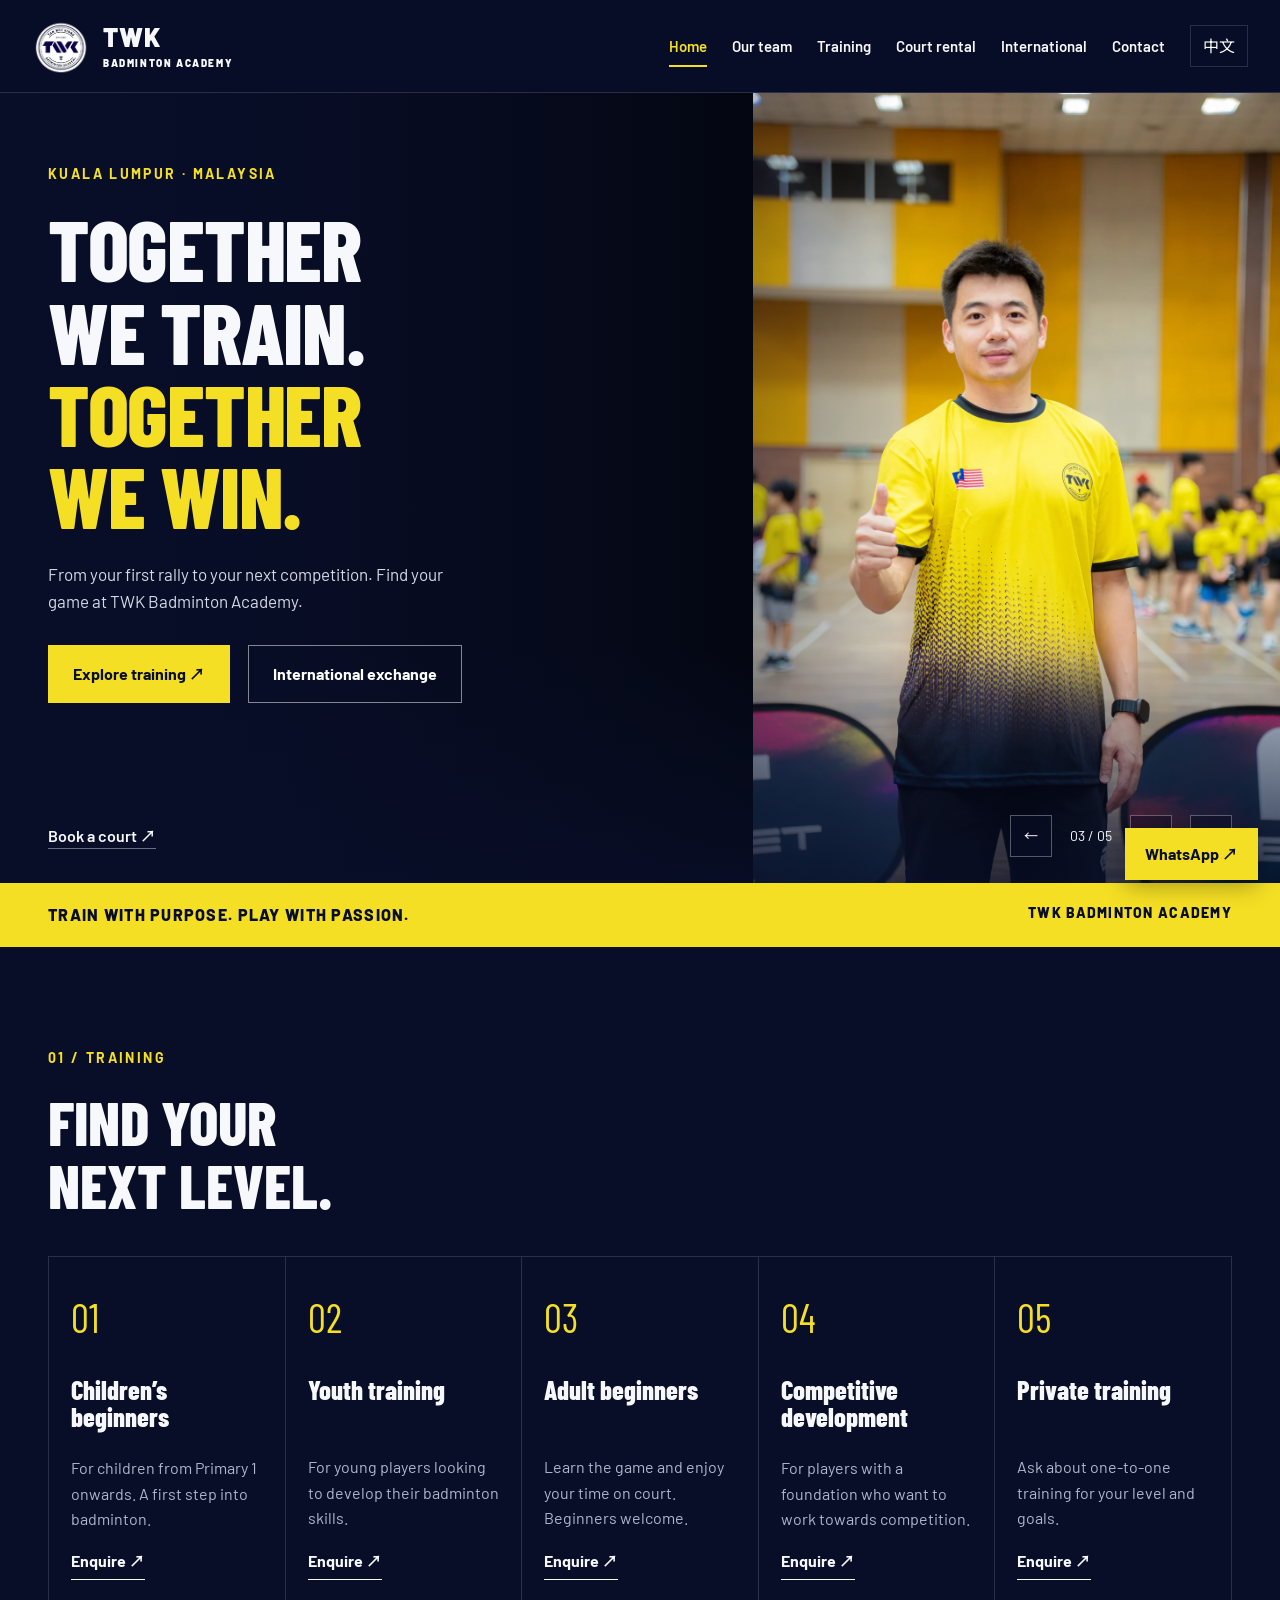
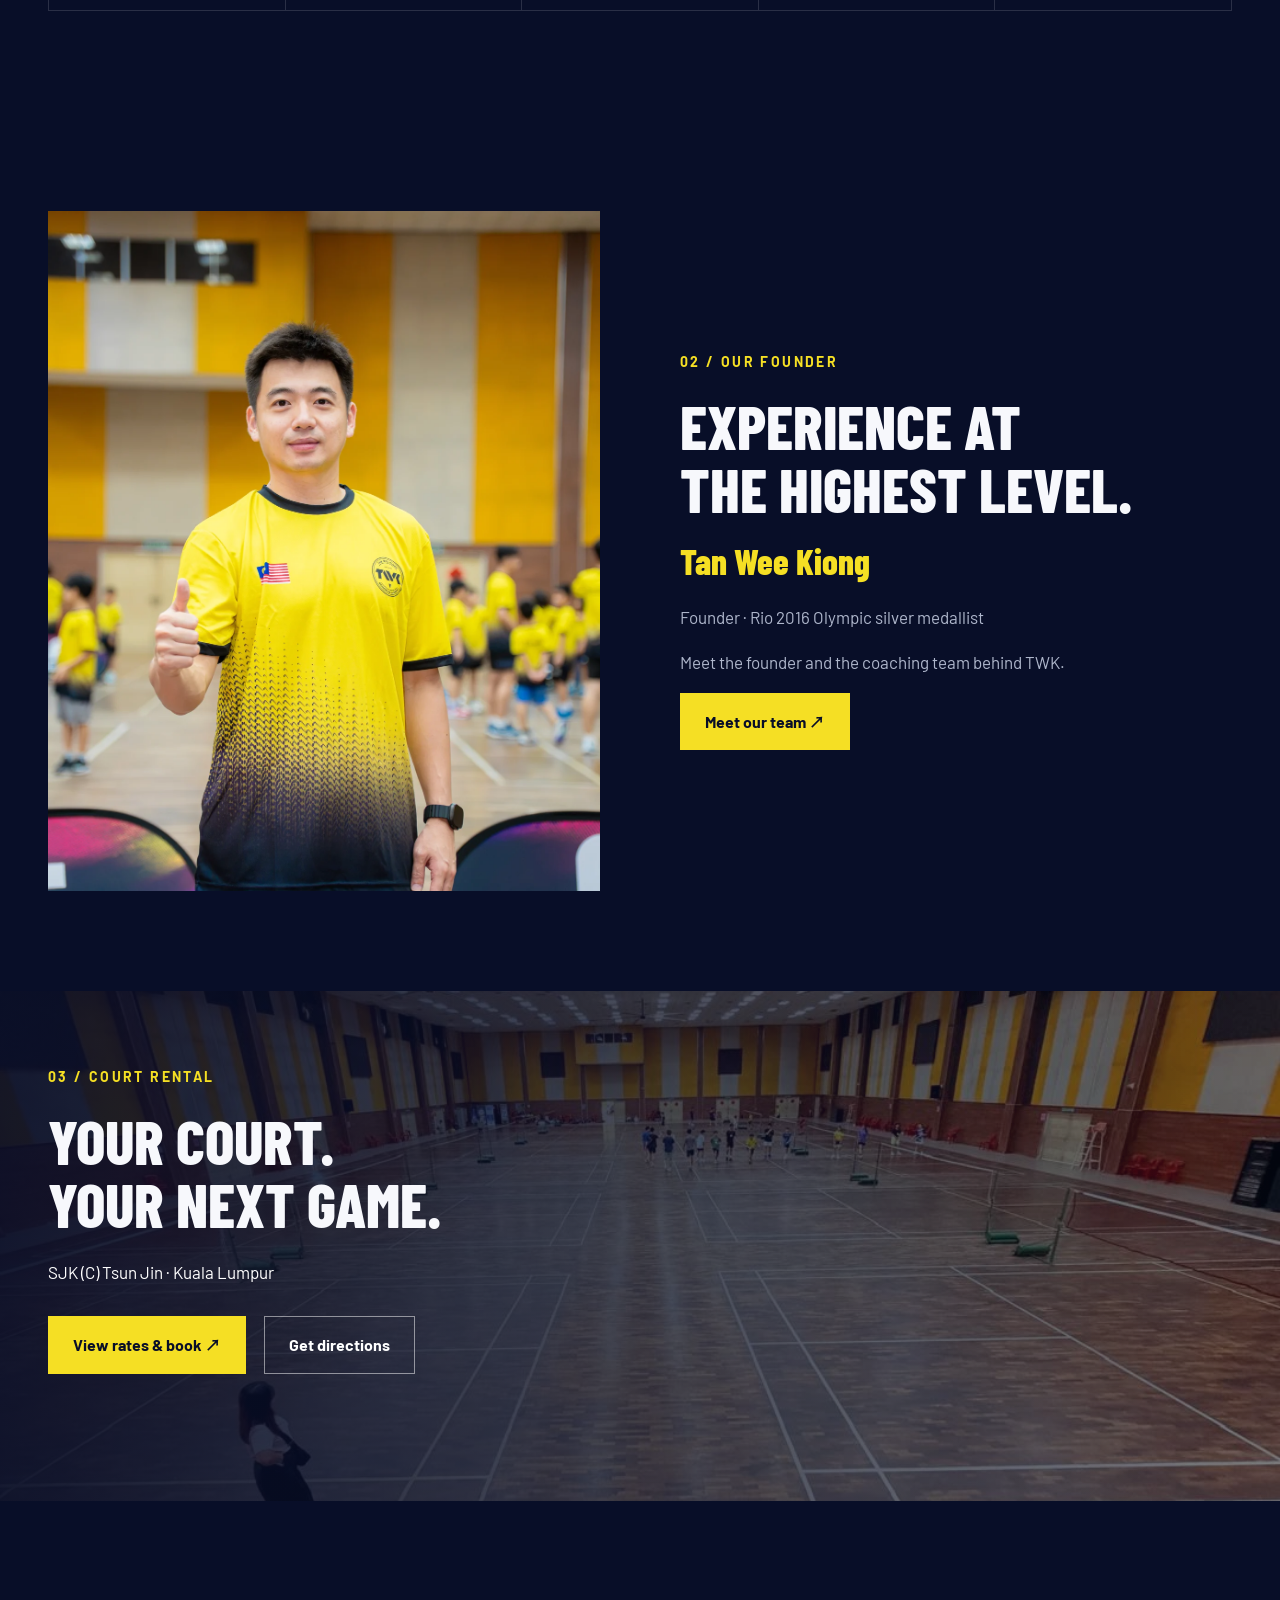
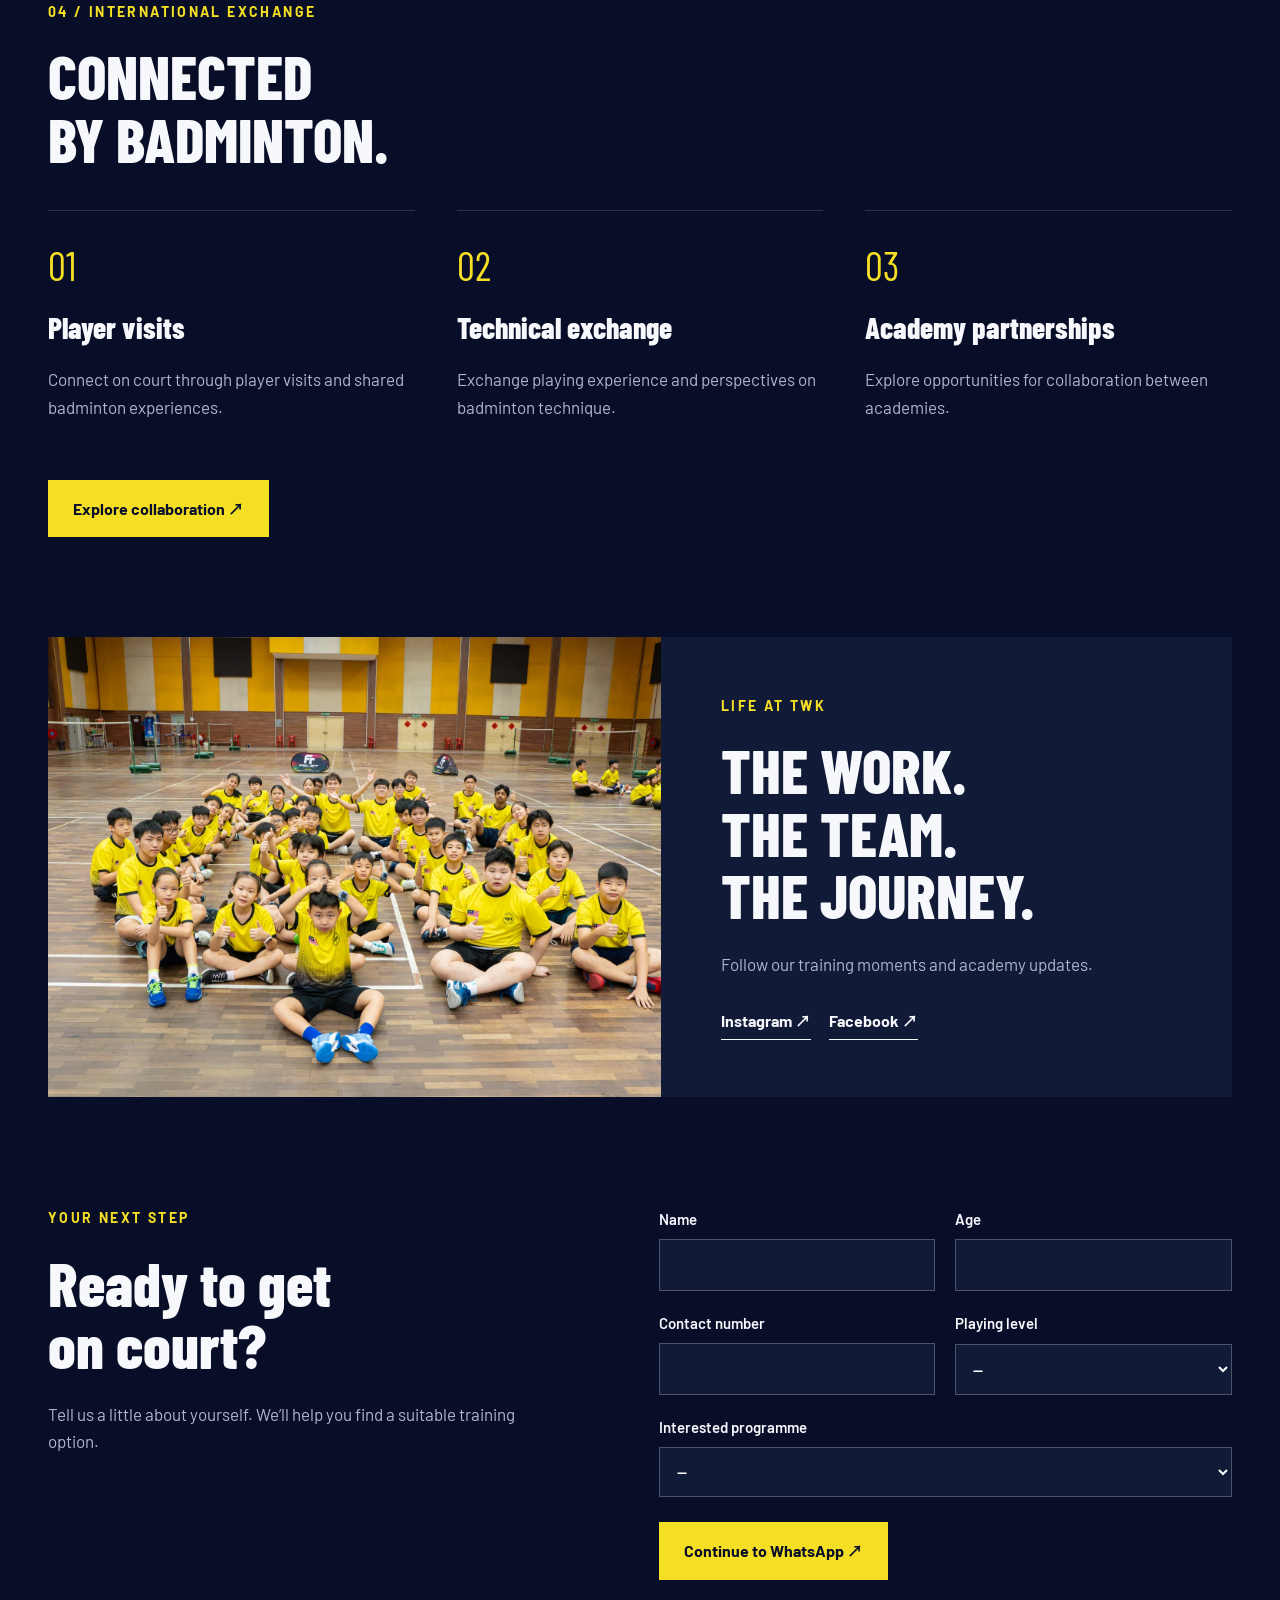
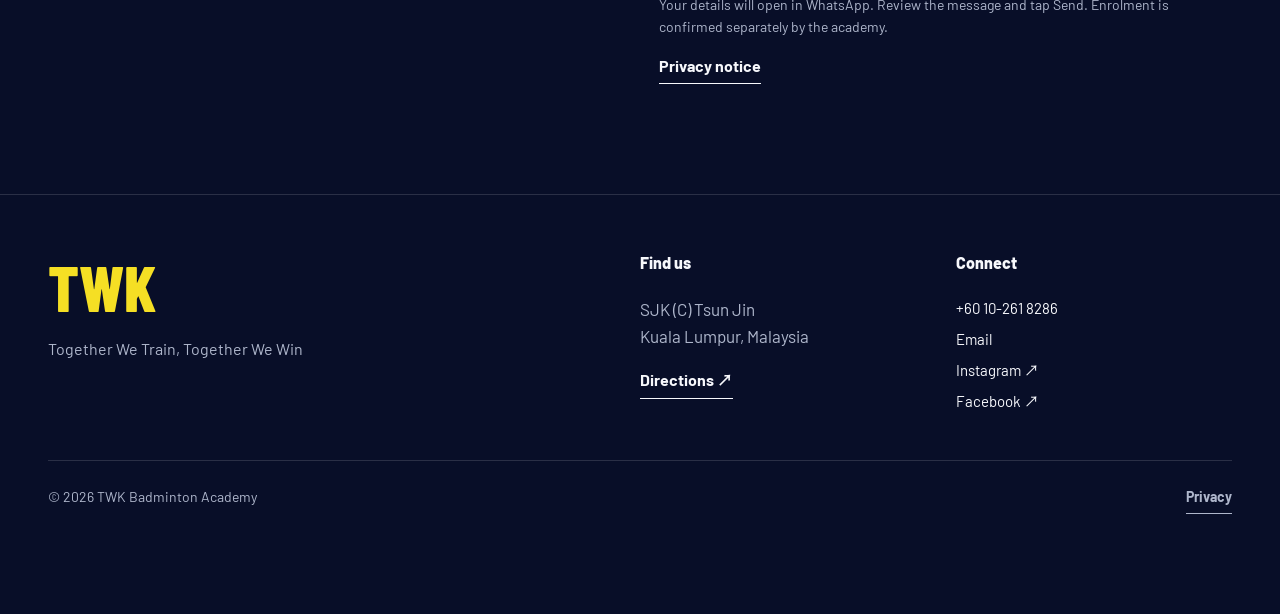
==== index.html @ a4f31ce3 "Replace restricted competition photos with authorized academy images" ====
<!doctype html><html lang="en"><head><meta charset="utf-8"><meta name="viewport" content="width=device-width,initial-scale=1"><meta name="description" content="TWK Badminton Academy in Kuala Lumpur. Training for children, teens and adults, court rental and international badminton exchange."><meta name="theme-color" content="#080e28"><title>Home | TWK Badminton Academy</title><link rel="icon" href="logo.png"><link rel="stylesheet" href="style.css"><script src="app.js" defer></script></head><body><a class="skip" href="#main">Skip to content</a><header><div class="nav-wrap"><a class="brand" href="index.html"><img src="logo.png" alt="TWK logo"><span>TWK<small>BADMINTON ACADEMY</small></span></a><nav id="main-nav" aria-label="Main navigation"><a class="nav-link current" href="index.html"><span class="" data-en="Home" data-zh="首页">Home</span></a><a class="nav-link" href="about.html"><span class="" data-en="Our team" data-zh="关于与教练">Our team</span></a><a class="nav-link" href="training.html"><span class="" data-en="Training" data-zh="训练课程">Training</span></a><a class="nav-link" href="rental.html"><span class="" data-en="Court rental" data-zh="场地租赁">Court rental</span></a><a class="nav-link" href="exchange.html"><span class="" data-en="International" data-zh="国际交流">International</span></a><a class="nav-link" href="contact.html"><span class="" data-en="Contact" data-zh="联系">Contact</span></a></nav><button id="language" class="lang" aria-label="Switch language">中文</button><button id="menu-toggle" class="menu-toggle" aria-label="Open menu" aria-expanded="false" aria-controls="main-nav">☰</button></div></header><main id="main"><section class="hero"><div class="slides"><img class="slide active" src="hero1.webp" alt="TWK Badminton Academy — academy photographs" loading="eager"><img class="slide" src="hero2.webp" alt="TWK Badminton Academy — academy photographs" loading="lazy"><img class="slide" src="hero3.webp" alt="TWK Badminton Academy — academy photographs" loading="lazy"><img class="slide" src="hero4.webp" alt="TWK Badminton Academy — academy photographs" loading="lazy"><img class="slide" src="hero5.webp" alt="TWK Badminton Academy — academy photographs" loading="lazy"></div><div class="hero-shade"></div><div class="hero-content wrap"><span class="eyebrow">KUALA LUMPUR · MALAYSIA</span><h1><span class="" data-en="TOGETHER
WE TRAIN." data-zh="一起训练。">TOGETHER
WE TRAIN.</span><br><em><span class="" data-en="TOGETHER
WE WIN." data-zh="一起赢。">TOGETHER
WE WIN.</span></em></h1><p class="" data-en="From your first rally to your next competition. Find your game at TWK Badminton Academy." data-zh="从初次挥拍到备战比赛，在 TWK Badminton Academy 找到你的训练方向。">From your first rally to your next competition. Find your game at TWK Badminton Academy.</p><div class="actions"><a class="btn" href="training.html"><span class="" data-en="Explore training ↗" data-zh="了解训练课程 ↗">Explore training ↗</span></a><a class="btn outline" href="exchange.html"><span class="" data-en="International exchange" data-zh="国际交流">International exchange</span></a></div></div><div class="hero-bottom wrap"><a class="hero-rental" href="rental.html"><span class="" data-en="Book a court ↗" data-zh="预约球场 ↗">Book a court ↗</span></a><div class="carousel-controls"><button id="prev" aria-label="Previous photo">←</button><span id="slide-count">01 / 05</span><button id="next" aria-label="Next photo">→</button><button id="pause" aria-label="Pause slideshow">Ⅱ</button></div></div></section><div class="ticker"><span class="" data-en="TRAIN WITH PURPOSE. PLAY WITH PASSION." data-zh="认真训练，热爱每一场。">TRAIN WITH PURPOSE. PLAY WITH PASSION.</span><span>TWK BADMINTON ACADEMY</span></div><section class="wrap section"><div class="section-heading"><span class="eyebrow">01 / TRAINING</span><h2 class="" data-en="FIND YOUR
NEXT LEVEL." data-zh="迈向下一个阶段。">FIND YOUR
NEXT LEVEL.</h2></div><div class="course-grid"><a class="course" href="training.html#enquiry"><span class="number">01</span><h3 class="" data-en="Children’s beginners" data-zh="儿童启蒙">Children’s beginners</h3><p class="" data-en="For children from Primary 1 onwards. A first step into badminton." data-zh="适合小学一年级起、初次接触羽毛球的儿童。">For children from Primary 1 onwards. A first step into badminton.</p><span class="text-link" data-en="Enquire ↗" data-zh="咨询 ↗">Enquire ↗</span></a><a class="course" href="training.html#enquiry"><span class="number">02</span><h3 class="" data-en="Youth training" data-zh="青少年课程">Youth training</h3><p class="" data-en="For young players looking to develop their badminton skills." data-zh="适合希望提升羽毛球技术的青少年。">For young players looking to develop their badminton skills.</p><span class="text-link" data-en="Enquire ↗" data-zh="咨询 ↗">Enquire ↗</span></a><a class="course" href="training.html#enquiry"><span class="number">03</span><h3 class="" data-en="Adult beginners" data-zh="成人初学">Adult beginners</h3><p class="" data-en="Learn the game and enjoy your time on court. Beginners welcome." data-zh="学习羽毛球，享受上场打球的乐趣，欢迎零基础学员。">Learn the game and enjoy your time on court. Beginners welcome.</p><span class="text-link" data-en="Enquire ↗" data-zh="咨询 ↗">Enquire ↗</span></a><a class="course" href="training.html#enquiry"><span class="number">04</span><h3 class="" data-en="Competitive development" data-zh="竞技提升">Competitive development</h3><p class="" data-en="For players with a foundation who want to work towards competition." data-zh="适合已有基础、希望朝参加比赛方向发展的球员。">For players with a foundation who want to work towards competition.</p><span class="text-link" data-en="Enquire ↗" data-zh="咨询 ↗">Enquire ↗</span></a><a class="course" href="training.html#enquiry"><span class="number">05</span><h3 class="" data-en="Private training" data-zh="私人训练">Private training</h3><p class="" data-en="Ask about one-to-one training for your level and goals." data-zh="欢迎根据你的水平与目标，咨询一对一训练。">Ask about one-to-one training for your level and goals.</p><span class="text-link" data-en="Enquire ↗" data-zh="咨询 ↗">Enquire ↗</span></a></div></section><section class="founder wrap section"><img class="" src="founder.webp" alt="Tan Wee Kiong, founder of TWK Badminton Academy" loading="lazy"><div><span class="eyebrow">02 / OUR FOUNDER</span><h2 class="" data-en="EXPERIENCE AT
THE HIGHEST LEVEL." data-zh="来自国际赛场的经验。">EXPERIENCE AT
THE HIGHEST LEVEL.</h2><h3>Tan Wee Kiong</h3><p class="" data-en="Founder · Rio 2016 Olympic silver medallist" data-zh="创办人 · 2016 里约奥运会银牌得主">Founder · Rio 2016 Olympic silver medallist</p><p class="" data-en="Meet the founder and the coaching team behind TWK." data-zh="认识 TWK 创办人及教练团队。">Meet the founder and the coaching team behind TWK.</p><a class="btn" href="about.html"><span class="" data-en="Meet our team ↗" data-zh="认识团队 ↗">Meet our team ↗</span></a></div></section><section class="court-feature"><img class="" src="court.webp" alt="SJK (C) Tsun Jin badminton hall" loading="lazy"><div class="wrap court-overlay"><span class="eyebrow">03 / COURT RENTAL</span><h2 class="" data-en="YOUR COURT.
YOUR NEXT GAME." data-zh="你的球场，
你的下一场。">YOUR COURT.
YOUR NEXT GAME.</h2><p class="" data-en="SJK (C) Tsun Jin · Kuala Lumpur" data-zh="循人华小 · 吉隆坡">SJK (C) Tsun Jin · Kuala Lumpur</p><div class="actions"><a class="btn" href="rental.html"><span class="" data-en="View rates & book ↗" data-zh="查看收费与预约 ↗">View rates & book ↗</span></a><a class="btn outline" href="https://maps.app.goo.gl/oto1CBTmUbK7EyiP8" target="_blank" rel="noopener noreferrer"><span class="" data-en="Get directions" data-zh="地图导航">Get directions</span></a></div></div></section><section class="wrap section"><div class="section-heading"><span class="eyebrow">04 / INTERNATIONAL EXCHANGE</span><h2 class="" data-en="CONNECTED
BY BADMINTON." data-zh="以羽毛球连接彼此。">CONNECTED
BY BADMINTON.</h2></div><div class="exchange-grid"><article><span class="number">01</span><h3 class="" data-en="Player visits" data-zh="球员互访">Player visits</h3><p class="" data-en="Connect on court through player visits and shared badminton experiences." data-zh="通过球员到访与互访，在球场上建立联系。">Connect on court through player visits and shared badminton experiences.</p></article><article><span class="number">02</span><h3 class="" data-en="Technical exchange" data-zh="球员技术交流">Technical exchange</h3><p class="" data-en="Exchange playing experience and perspectives on badminton technique." data-zh="交流打球经验与技术心得，拓展对羽毛球的理解。">Exchange playing experience and perspectives on badminton technique.</p></article><article><span class="number">03</span><h3 class="" data-en="Academy partnerships" data-zh="Academy 合作">Academy partnerships</h3><p class="" data-en="Explore opportunities for collaboration between academies." data-zh="探讨 Academy 之间的交流与合作机会。">Explore opportunities for collaboration between academies.</p></article></div><a class="btn" href="exchange.html"><span class="" data-en="Explore collaboration ↗" data-zh="了解交流合作 ↗">Explore collaboration ↗</span></a></section><section class="social wrap"><img class="" src="team.webp" alt="TWK academy team and players" loading="lazy"><div><span class="eyebrow">LIFE AT TWK</span><h2 class="" data-en="THE WORK.
THE TEAM.
THE JOURNEY." data-zh="训练，团队，
成长之路。">THE WORK.
THE TEAM.
THE JOURNEY.</h2><p class="" data-en="Follow our training moments and academy updates." data-zh="关注训练日常与 Academy 最新动态。">Follow our training moments and academy updates.</p><div class="actions"><a class="text-link" href="https://www.instagram.com/tanweekiongbadmintonacademy/" target="_blank" rel="noopener noreferrer"><span class="" data-en="Instagram ↗" data-zh="Instagram ↗">Instagram ↗</span></a><a class="text-link" href="https://www.facebook.com/profile.php?id=100083049833303" target="_blank" rel="noopener noreferrer"><span class="" data-en="Facebook ↗" data-zh="Facebook ↗">Facebook ↗</span></a></div></div></section><section id="enquiry" class="enquiry wrap"><div><span class="eyebrow">YOUR NEXT STEP</span><h2 class="" data-en="Ready to get
on court?" data-zh="准备好上场了吗？">Ready to get
on court?</h2><p class="" data-en="Tell us a little about yourself. We’ll help you find a suitable training option." data-zh="告诉我们你的情况，我们会协助你了解适合的训练选择。">Tell us a little about yourself. We’ll help you find a suitable training option.</p></div><form id="enquiry-form"><div class="form-grid"><label><span class="" data-en="Name" data-zh="姓名">Name</span><input name="name" type="text" required maxlength="100"  autocomplete="name"></label><label><span class="" data-en="Age" data-zh="年龄">Age</span><input name="age" type="number" required maxlength="100" min="1" max="100"></label><label><span class="" data-en="Contact number" data-zh="联系电话">Contact number</span><input name="phone" type="tel" required maxlength="100"  autocomplete="tel"></label><label><span class="" data-en="Playing level" data-zh="羽毛球水平">Playing level</span><select name="level" required><option value="">—</option><option value="Beginner" data-en="Beginner" data-zh="初学者">Beginner</option><option value="Some experience" data-en="Some experience" data-zh="已有基础">Some experience</option><option value="Competitive player" data-en="Competitive player" data-zh="比赛球员">Competitive player</option></select></label><label class="full"><span class="" data-en="Interested programme" data-zh="意向课程">Interested programme</span><select name="course" required><option value="">—</option><option value="Children’s beginners" data-en="Children’s beginners" data-zh="儿童启蒙">Children’s beginners</option><option value="Youth training" data-en="Youth training" data-zh="青少年课程">Youth training</option><option value="Adult beginners" data-en="Adult beginners" data-zh="成人初学">Adult beginners</option><option value="Competitive development" data-en="Competitive development" data-zh="竞技提升">Competitive development</option><option value="Private training" data-en="Private training" data-zh="私人训练">Private training</option></select></label></div><button class="btn" type="submit"><span class="" data-en="Continue to WhatsApp ↗" data-zh="前往 WhatsApp ↗">Continue to WhatsApp ↗</span></button><p class="small" data-en="Your details will open in WhatsApp. Review the message and tap Send. Enrolment is confirmed separately by the academy." data-zh="资料会带入 WhatsApp，请检查并点击发送。报名安排由 Academy 另行确认。">Your details will open in WhatsApp. Review the message and tap Send. Enrolment is confirmed separately by the academy.</p><a class="text-link" href="privacy.html"><span class="" data-en="Privacy notice" data-zh="隐私说明">Privacy notice</span></a></form></section></main><footer><div class="wrap footer-grid"><div class="footer-brand">TWK<p class="" data-en="Together We Train, Together We Win" data-zh="一起训练，一起赢">Together We Train, Together We Win</p></div><div><h3 class="" data-en="Find us" data-zh="找到我们">Find us</h3><p>SJK (C) Tsun Jin<br>Kuala Lumpur, Malaysia</p><a class="text-link" href="https://maps.app.goo.gl/oto1CBTmUbK7EyiP8" target="_blank" rel="noopener noreferrer"><span class="" data-en="Directions ↗" data-zh="地图导航 ↗">Directions ↗</span></a></div><div><h3 class="" data-en="Connect" data-zh="联系">Connect</h3><a class="footer-link" href="https://wa.me/60102618286" target="_blank" rel="noopener noreferrer"><span class="" data-en="+60 10-261 8286" data-zh="+60 10-261 8286">+60 10-261 8286</span></a><a class="footer-link" href="mailto:tanweekiongba@gmail.com"><span class="" data-en="Email" data-zh="电子邮件">Email</span></a><a class="footer-link" href="https://www.instagram.com/tanweekiongbadmintonacademy/" target="_blank" rel="noopener noreferrer"><span class="" data-en="Instagram ↗" data-zh="Instagram ↗">Instagram ↗</span></a><a class="footer-link" href="https://www.facebook.com/profile.php?id=100083049833303" target="_blank" rel="noopener noreferrer"><span class="" data-en="Facebook ↗" data-zh="Facebook ↗">Facebook ↗</span></a></div></div><div class="wrap footer-bottom"><span>© 2026 TWK Badminton Academy</span><a class="text-link" href="privacy.html"><span class="" data-en="Privacy" data-zh="隐私说明">Privacy</span></a></div></footer><a class="floating-wa" href="https://wa.me/60102618286" target="_blank" rel="noopener noreferrer"><span class="" data-en="WhatsApp ↗" data-zh="WhatsApp 咨询 ↗">WhatsApp ↗</span></a></body></html>
---- style.css ----
@import url('https://fonts.googleapis.com/css2?family=Barlow+Condensed:wght@600;700;800;900&family=Barlow:wght@400;500;600;700&family=Noto+Sans+SC:wght@400;600;800;900&display=swap');
:root{--navy:#080e28;--panel:#111a37;--yellow:#f5df24;--white:#f7f8fc;--muted:#aeb6cb;--line:#ffffff23;color-scheme:dark;font-size:16px}*{box-sizing:border-box}html{scroll-behavior:smooth;scroll-padding-top:100px}body{margin:0;background:var(--navy);color:var(--white);font-family:Barlow,'Noto Sans SC',Arial,sans-serif;line-height:1.6}a{color:inherit;text-decoration:none}button,input,select{font:inherit}button,a,input,select{-webkit-tap-highlight-color:transparent}a:focus-visible,button:focus-visible,input:focus-visible,select:focus-visible{outline:3px solid var(--yellow);outline-offset:5px}button{cursor:pointer}img{display:block;max-width:100%;object-fit:cover}p{color:var(--muted);font-size:1.0625rem;max-width:65ch}h1,h2,h3{line-height:1.02;margin:0 0 24px;font-family:'Barlow Condensed','Noto Sans SC',Impact,sans-serif;font-weight:800;white-space:pre-line}h1{font-size:clamp(3.5rem,7.4vw,7rem)}h2{font-size:clamp(2.6rem,4.8vw,4.8rem)}h3{font-size:1.85rem}html[lang=zh-Hans] h1{font-size:clamp(2.7rem,6vw,5.5rem);line-height:1.2}html[lang=zh-Hans] h2{font-size:clamp(2.2rem,4vw,3.8rem);line-height:1.2}html[lang=zh-Hans] h3{line-height:1.3;font-size:1.5rem}.wrap{width:min(1240px,calc(100% - 96px));margin-inline:auto}.section{padding-block:100px}.eyebrow{font-size:.875rem;letter-spacing:.17em;font-weight:700;color:var(--yellow);display:block;margin-bottom:22px}.section-heading{margin-bottom:40px}.btn{display:inline-flex;align-items:center;justify-content:center;background:var(--yellow);color:var(--navy);border:1px solid var(--yellow);padding:15px 24px;font-weight:700;font-size:1rem;transition:background .2s,transform .2s;min-height:52px}.btn:hover{background:white;border-color:white;transform:translateY(-2px)}.btn.outline{background:transparent;color:white;border-color:#ffffff80}.btn.outline:hover{background:#ffffff18}.actions{display:flex;gap:18px;flex-wrap:wrap;margin-top:30px}.text-link{font-weight:700;border-bottom:1px solid currentColor;padding-bottom:5px;display:inline-block}.text-link:hover{color:var(--yellow)}header{position:sticky;top:0;z-index:20;background:#080e28f7;border-bottom:1px solid var(--line);backdrop-filter:blur(12px)}.nav-wrap{width:min(1392px,calc(100% - 64px));height:92px;margin:auto;display:flex;align-items:center;gap:25px}.brand{display:flex;align-items:center;gap:12px;margin-right:auto}.brand img{width:59px;height:59px;object-fit:contain}.brand>span{font-weight:900;line-height:1.1;font-size:1.6rem;letter-spacing:.03em}.brand small{display:block;font-size:.625rem;letter-spacing:.16em;margin-top:6px}nav{display:flex;gap:25px;align-items:center}.nav-link{font-size:.9375rem;font-weight:600;position:relative;padding:9px 0}.nav-link.current{color:var(--yellow)}.nav-link.current:after{content:'';height:2px;background:var(--yellow);position:absolute;bottom:0;left:0;right:0}.lang,.menu-toggle{border:1px solid var(--line);background:none;color:white;min-height:42px;padding:7px 12px}.menu-toggle{display:none;font-size:1.3rem}.skip{position:absolute;top:-100px;background:var(--yellow);color:var(--navy);padding:14px;z-index:50}.skip:focus{top:0}.hero{height:min(790px,calc(100svh - 92px));min-height:660px;position:relative;overflow:hidden}.slides,.hero-shade{position:absolute;inset:0}.slide{position:absolute;width:100%;height:100%;object-fit:contain;object-position:right center;opacity:0;transition:opacity 1s;background:#020409}.slide.active{opacity:1}.hero-shade{background:linear-gradient(90deg,#080e28 0%,#080e28ed 22%,#080e2890 45%,transparent 70%),linear-gradient(0deg,#080e28cc,transparent 30%)}.hero-content{position:relative;padding-top:70px;z-index:2;pointer-events:none}.hero-content .actions{pointer-events:auto}.hero h1{font-size:clamp(4rem,6.7vw,6.5rem);line-height:.96;max-width:720px;letter-spacing:-.015em}.hero h1 em{font-style:normal;color:var(--yellow)}.hero-content p{max-width:430px;color:#d3d9e6}.hero-bottom{position:absolute;bottom:26px;left:0;right:0;display:flex;justify-content:space-between;align-items:center;z-index:3}.hero-rental{font-weight:600;border-bottom:1px solid #fff6}.carousel-controls{display:flex;align-items:center;gap:18px;font-size:.875rem}.carousel-controls button{border:1px solid #ffffff50;background:#080e2880;color:white;width:42px;height:42px}.ticker{background:var(--yellow);color:var(--navy);display:flex;justify-content:space-between;padding:19px max(48px,calc((100vw - 1240px)/2));font-weight:800;font-size:1rem;letter-spacing:.08em;gap:24px}.ticker span:last-child{font-size:.875rem}.course-grid{display:grid;grid-template-columns:repeat(5,1fr);border-top:1px solid var(--line);border-left:1px solid var(--line)}.course{padding:28px 22px 30px;border-right:1px solid var(--line);border-bottom:1px solid var(--line);display:flex;flex-direction:column;transition:background .2s}.course:hover{background:var(--panel)}.number{font-family:'Barlow Condensed',sans-serif;font-size:2.5rem;color:var(--yellow);display:block;margin-bottom:28px}.course h3{font-size:1.65rem;min-height:2em}.course p{font-size:1rem;margin-top:0}.course .text-link{margin-top:auto;align-self:flex-start}.founder{display:grid;grid-template-columns:1fr 1fr;gap:80px;align-items:center}.founder>img{width:100%;max-height:680px;object-position:center 28%;aspect-ratio:4/5}.founder h3{color:var(--yellow);font-size:2.2rem}.court-feature{position:relative;min-height:510px;background:#040b1c}.court-feature>img{position:absolute;inset:0;width:100%;height:100%;opacity:.47}.court-feature:after{content:'';position:absolute;inset:0;background:linear-gradient(90deg,#080e28e0,transparent)}.court-overlay{position:relative;z-index:1;padding-block:75px}.court-overlay p{color:white}.exchange-grid{display:grid;grid-template-columns:repeat(3,1fr);gap:42px;margin:35px 0 42px}.exchange-grid article{border-top:1px solid var(--line);padding-top:22px}.exchange-grid .number{margin-bottom:15px}.social{display:grid;grid-template-columns:1.2fr 1fr;background:var(--panel);gap:60px;align-items:center}.social>img{height:100%;min-height:460px;width:100%}.social>div{padding:40px 40px 40px 0}.enquiry{padding-block:110px;display:grid;grid-template-columns:1fr 1.1fr;gap:90px}.form-grid{display:grid;grid-template-columns:1fr 1fr;gap:20px;margin-bottom:25px}label{font-weight:600;font-size:.9375rem;display:grid;gap:8px}.full{grid-column:1/-1}input,select{width:100%;min-width:0;background:#111a37;border:1px solid #ffffff40;color:white;padding:13px;border-radius:0;min-height:50px}option{background:#111a37}.small{font-size:.875rem;line-height:1.6}.page-intro{padding-block:80px 65px}.page-intro h1{max-width:1000px}.page-intro p{max-width:760px}.achievement{border-top:1px solid var(--line);display:flex;gap:26px;padding:20px 0;align-items:center}.achievement strong{font-family:'Barlow Condensed',sans-serif;font-size:2rem;color:var(--yellow)}details{margin-top:20px;font-size:.875rem;color:var(--muted)}summary{cursor:pointer}details a{text-decoration:underline}.coach-grid{display:grid;grid-template-columns:repeat(3,1fr);gap:28px}.coach-grid img{width:100%;aspect-ratio:3/4;object-position:top}.coach-grid article>div{padding:28px 0}.coach-grid .eyebrow{margin-bottom:12px}.notice{border-left:3px solid var(--yellow);padding:18px 22px;background:var(--panel);margin-top:32px;max-width:none}.rental-photo img{width:100%;max-height:610px;object-fit:contain}.split{display:grid;grid-template-columns:1fr 1.2fr;gap:70px;align-items:center}.split>img{width:100%}.rates{overflow-x:auto}table{width:100%;border-collapse:collapse;font-size:1rem;line-height:1.5}caption{text-align:left;font-weight:700;margin-bottom:15px}th{text-align:left;color:var(--muted);font-size:.875rem;font-weight:600}td,th{padding:20px 14px;border-bottom:1px solid var(--line)}td:last-child{color:var(--yellow);font-weight:700;white-space:nowrap}.address-panel{background:var(--panel);padding:38px;margin-bottom:90px}.wide-photo{width:100%;max-height:480px;object-position:center 43%}.email{overflow-wrap:anywhere}.contact-grid{display:grid;grid-template-columns:1fr 1fr;gap:25px}.contact-grid article{background:var(--panel);padding:42px}.contact-grid h3{font-family:Barlow,sans-serif;font-size:clamp(1.15rem,2vw,1.65rem)}.privacy{padding-bottom:90px;max-width:850px}.privacy p{max-width:none}footer{border-top:1px solid var(--line);padding:60px 0 100px}.footer-grid{display:grid;grid-template-columns:2fr 1fr 1fr;gap:40px}.footer-brand{font-family:'Barlow Condensed',sans-serif;color:var(--yellow);font-size:4rem;font-weight:800;line-height:1}.footer-brand p{font:400 1rem Barlow,'Noto Sans SC',sans-serif;color:var(--muted);margin-top:20px}.footer-grid h3{font-family:Barlow,'Noto Sans SC',sans-serif;font-size:1rem}.footer-link{display:block;margin-bottom:7px;font-size:.9375rem}.footer-bottom{border-top:1px solid var(--line);margin-top:40px;padding-top:25px;display:flex;justify-content:space-between;color:var(--muted);font-size:.875rem}.floating-wa{position:fixed;bottom:20px;right:22px;background:var(--yellow);color:var(--navy);padding:13px 20px;font-weight:700;z-index:25;box-shadow:0 5px 24px #0005}
@media(min-width:1500px){.hero-content{padding-top:95px}}@media(max-width:1150px){nav{gap:15px}.brand small{display:none}.nav-wrap{gap:18px}.wrap{width:calc(100% - 64px)}.course-grid{grid-template-columns:repeat(3,1fr)}.founder{gap:45px}.enquiry{gap:45px}.hero h1{font-size:6rem}.social{gap:35px}}@media(max-width:900px){nav{display:none;position:absolute;top:76px;left:0;right:0;background:var(--navy);padding:20px 32px;border-bottom:1px solid var(--line);flex-direction:column;align-items:stretch;gap:6px}nav.open{display:flex}.menu-toggle{display:block}.nav-wrap{height:76px}.brand small{display:block}.hero{height:750px;min-height:650px}.hero-content{padding-top:55px}.hero h1{font-size:5.5rem}.hero-shade{background:linear-gradient(90deg,#080e28e0,#080e2850),linear-gradient(0deg,#080e28,transparent 65%)}.slide{object-position:center right}.ticker span:last-child{display:none}.founder,.enquiry,.split{gap:35px}.social{grid-template-columns:1fr 1fr}.social>div{padding-right:25px}.social h2{font-size:2.7rem}.exchange-grid{gap:25px}.coach-grid{gap:16px}.course-grid{grid-template-columns:repeat(2,1fr)}.contact-grid article{padding:28px}}
@media(max-width:600px){.wrap{width:calc(100% - 40px)}.nav-wrap{width:calc(100% - 32px);gap:12px}.brand img{width:47px;height:47px}.brand>span{font-size:1.3rem}.brand small{font-size:.5rem}.lang{margin-left:auto}.hero{height:820px;min-height:0;max-height:none}.slide{height:53%;top:0;object-fit:contain;object-position:center top}.hero-shade{background:linear-gradient(0deg,var(--navy) 0%,var(--navy) 45%,transparent 78%)}.hero-content{padding-top:300px}.hero h1{font-size:3.8rem;line-height:.97;margin-bottom:18px}.hero-content .eyebrow{font-size:.75rem;margin-bottom:14px}.hero-content p{font-size:1rem;margin:0;max-width:34ch}.hero .actions{gap:10px;margin-top:22px}.hero .btn{font-size:.875rem;padding:12px 15px;min-height:46px}.hero-bottom{bottom:22px}.carousel-controls{gap:9px}.carousel-controls button{width:35px;height:35px}.hero-rental{font-size:.875rem}.ticker{padding:16px 20px;font-size:.875rem}.section{padding-block:65px}.section-heading{margin-bottom:28px}h1{font-size:3.5rem}h2{font-size:3rem}.course-grid{grid-template-columns:1fr}.course{padding:23px;display:grid;grid-template-columns:45px 1fr;column-gap:15px}.course .number{grid-row:1/4;margin:0;font-size:2rem}.course h3{min-height:0;margin-bottom:12px}.course .text-link{justify-self:start}.founder,.social,.enquiry,.split{grid-template-columns:1fr}.founder{gap:30px}.founder>img{max-height:530px}.court-feature{min-height:460px}.court-overlay{padding-block:55px}.exchange-grid{grid-template-columns:1fr;gap:15px}.exchange-grid .number{float:left;margin:0 22px 40px 0}.exchange-grid p{margin-top:0}.exchange-grid h3{margin-bottom:12px}.social{gap:0}.social>img{min-height:0;height:auto}.social>div{padding:30px}.enquiry{padding-block:65px;gap:25px}.form-grid{gap:15px}.page-intro{padding-block:52px 40px}.coach-grid{grid-template-columns:1fr}.coach-grid img{max-height:650px;object-fit:cover}.coach-grid article>div{padding:25px 0}.rates td,.rates th{padding:16px 8px;font-size:.875rem}.rates td:first-child{width:38%}.address-panel{padding:25px;margin-bottom:60px}.contact-grid{grid-template-columns:1fr}.footer-grid{grid-template-columns:1fr 1fr;gap:35px}.footer-brand{grid-column:1/-1}.footer-bottom{gap:20px;font-size:.75rem}.floating-wa{bottom:14px;right:14px;padding:11px 16px;font-size:.875rem}html[lang=zh-Hans] .hero h1{font-size:3.1rem;line-height:1.3}html[lang=zh-Hans] .hero{height:760px}html[lang=zh-Hans] .hero-content{padding-top:315px}}
@media(prefers-reduced-motion:reduce){html{scroll-behavior:auto}*,*:before,*:after{transition:none!important;animation:none!important}}
/* Keep the contact shortcut clear of first-screen navigation. */
@media(max-width:600px){.floating-wa{right:12px;bottom:12px;font-size:.8125rem;padding:9px 13px}.hero .actions{padding-right:0}.hero{height:860px}.hero-bottom{bottom:20px}.hero .btn.outline{margin-bottom:20px}}
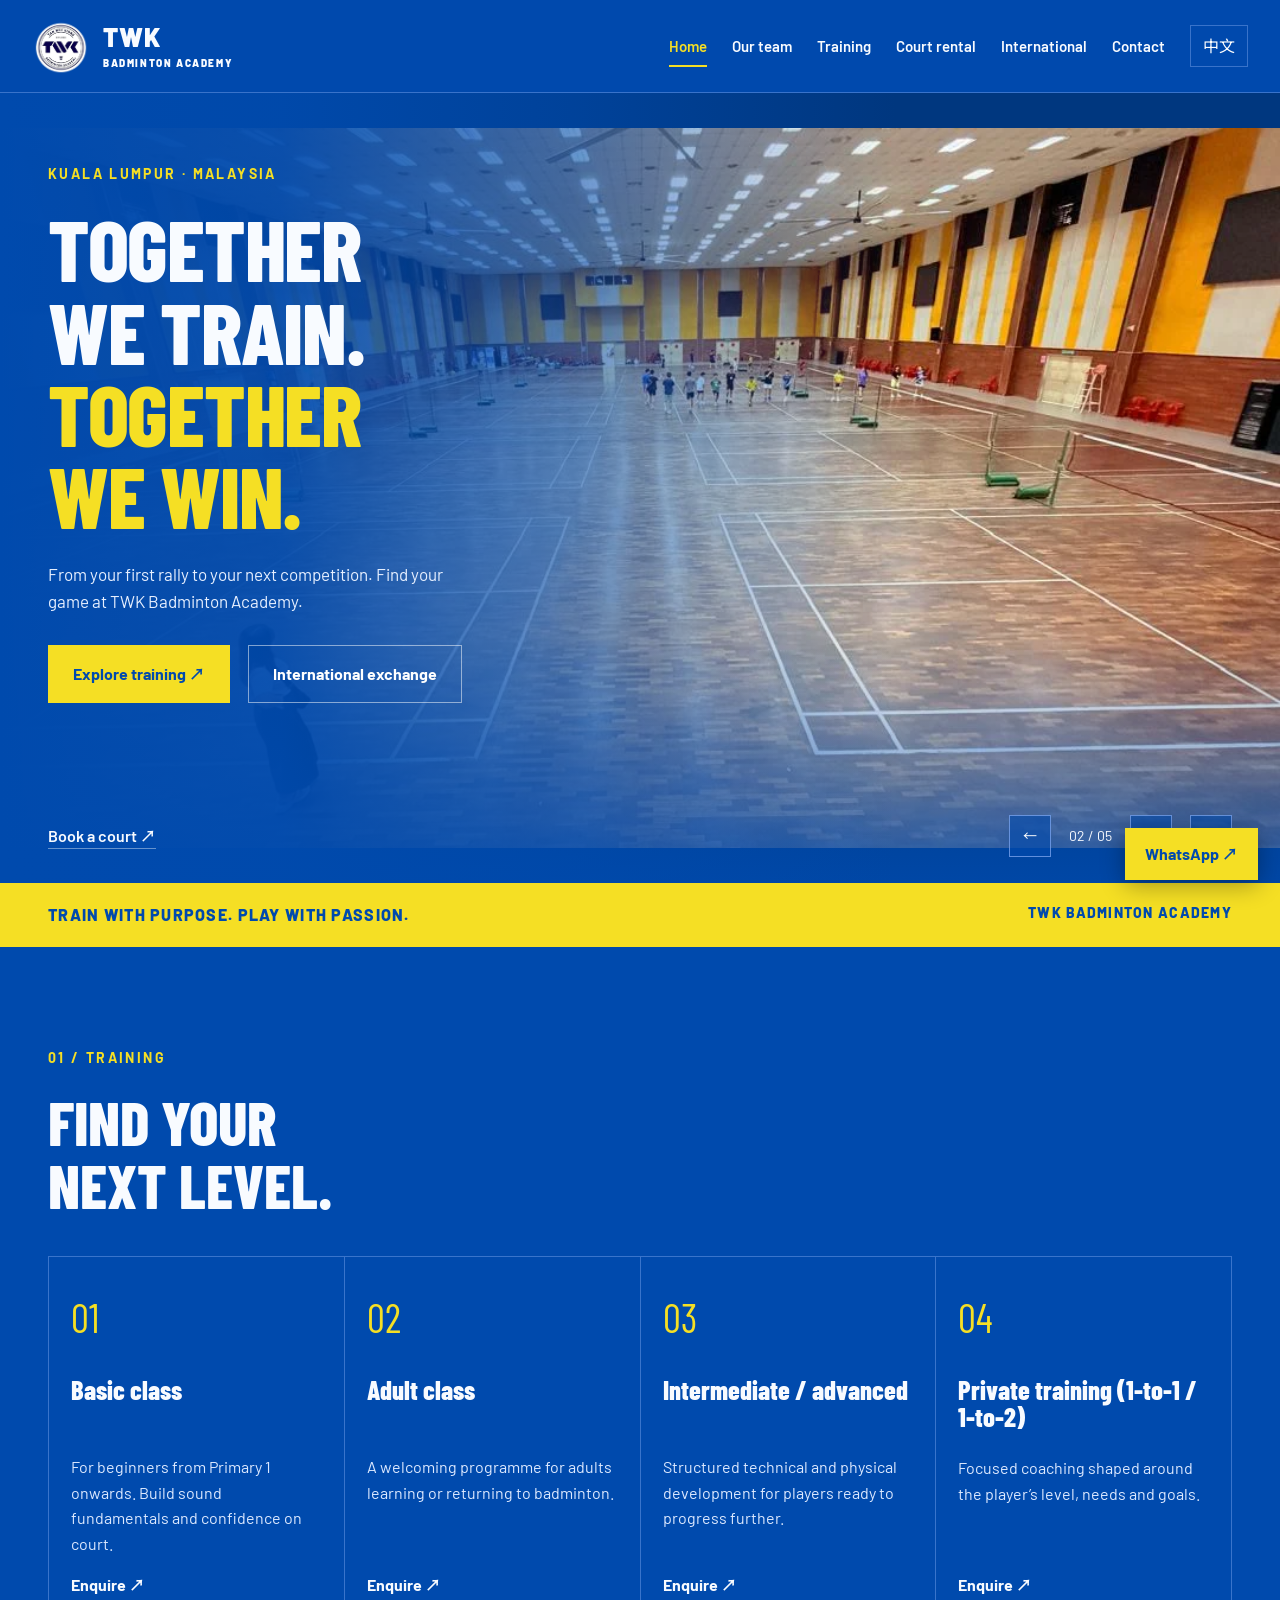
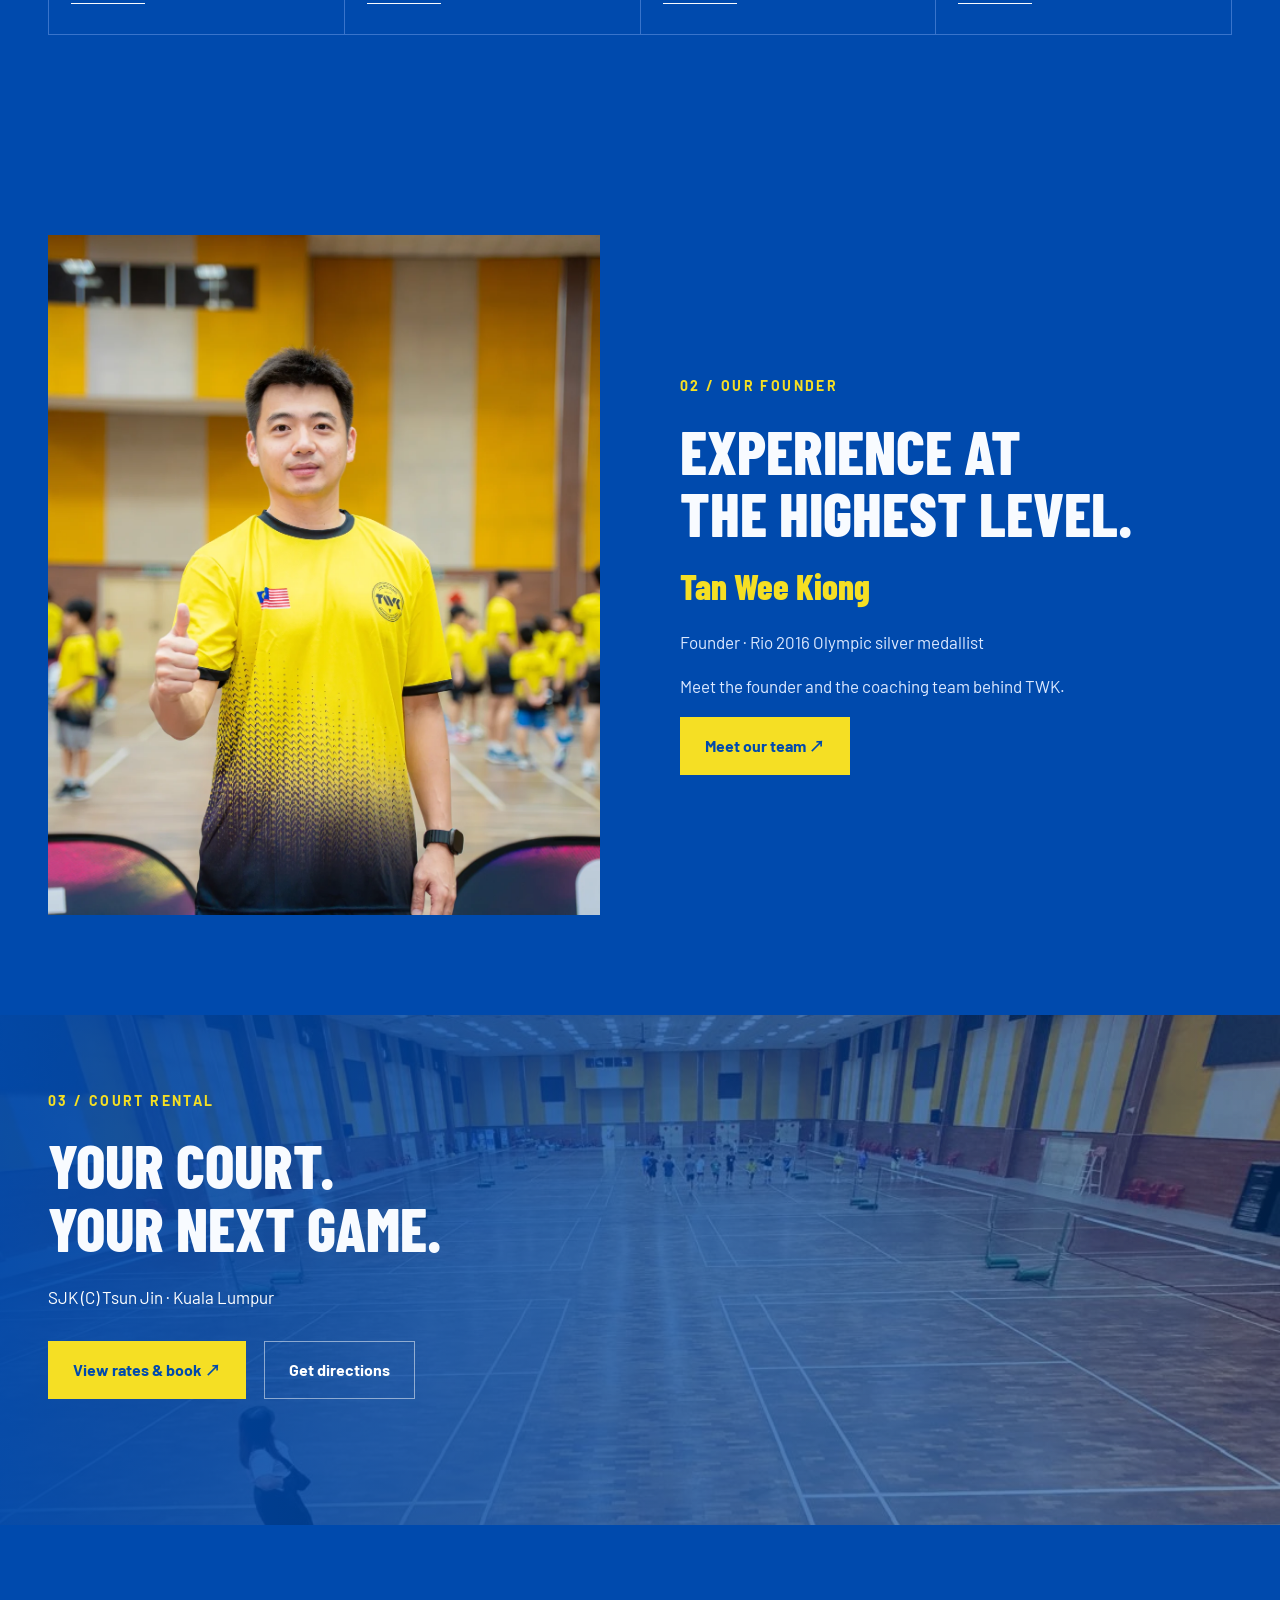
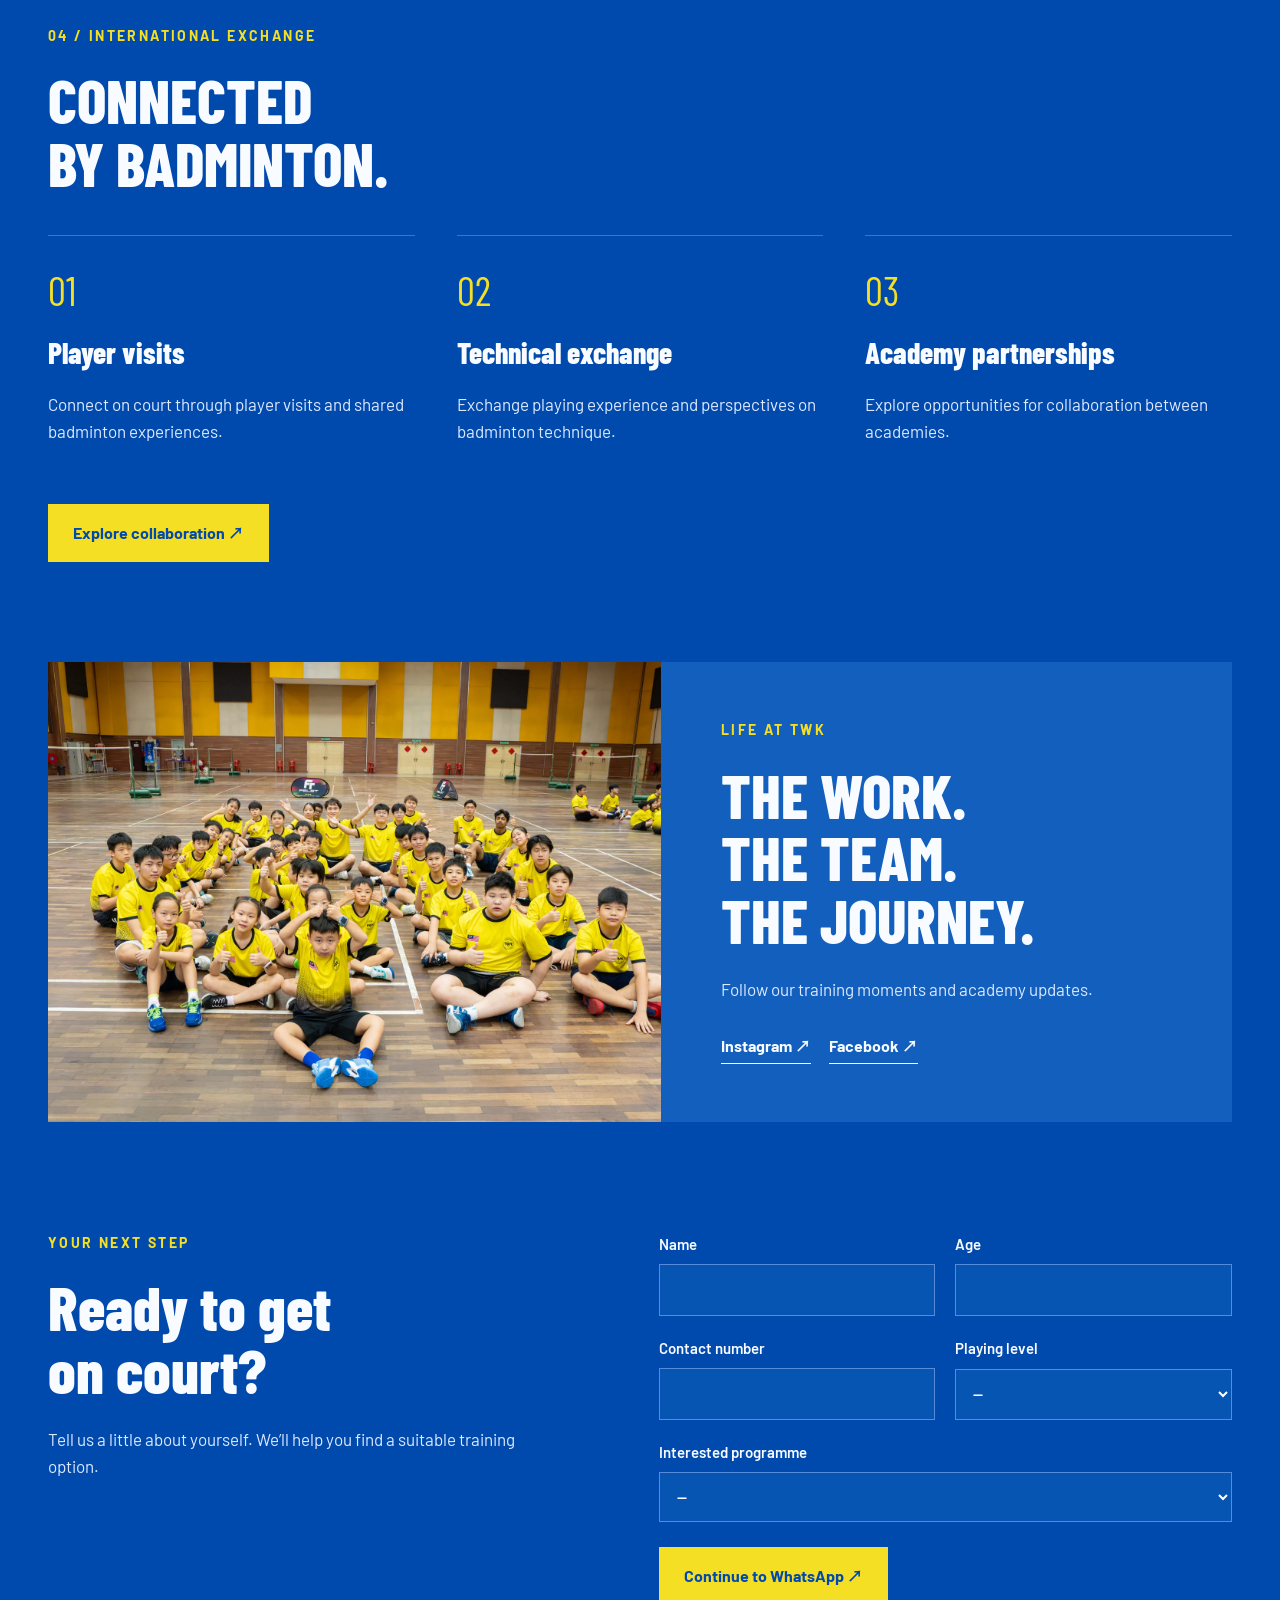
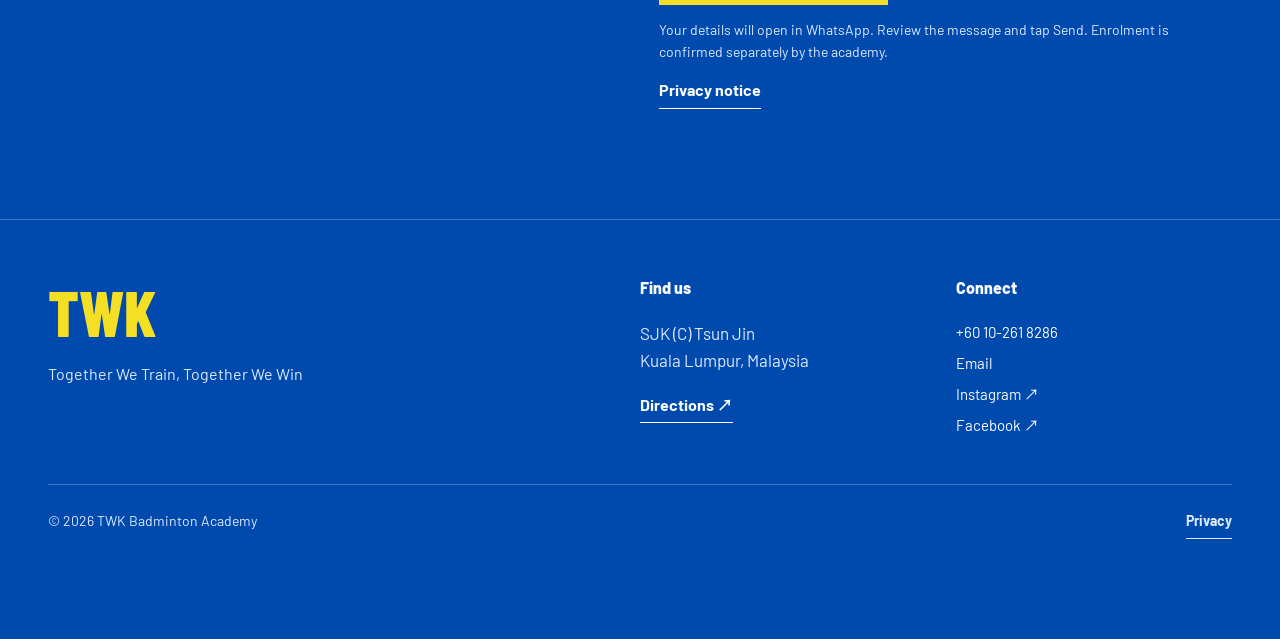
==== commit 09150b96: "Update coaching team, programmes and academy colours" ====
--- a/index.html
+++ b/index.html
@@ -1,10 +1,10 @@
-<!doctype html><html lang="en"><head><meta charset="utf-8"><meta name="viewport" content="width=device-width,initial-scale=1"><meta name="description" content="TWK Badminton Academy in Kuala Lumpur. Training for children, teens and adults, court rental and international badminton exchange."><meta name="theme-color" content="#080e28"><title>Home | TWK Badminton Academy</title><link rel="icon" href="logo.png"><link rel="stylesheet" href="style.css"><script src="app.js" defer></script></head><body><a class="skip" href="#main">Skip to content</a><header><div class="nav-wrap"><a class="brand" href="index.html"><img src="logo.png" alt="TWK logo"><span>TWK<small>BADMINTON ACADEMY</small></span></a><nav id="main-nav" aria-label="Main navigation"><a class="nav-link current" href="index.html"><span class="" data-en="Home" data-zh="首页">Home</span></a><a class="nav-link" href="about.html"><span class="" data-en="Our team" data-zh="关于与教练">Our team</span></a><a class="nav-link" href="training.html"><span class="" data-en="Training" data-zh="训练课程">Training</span></a><a class="nav-link" href="rental.html"><span class="" data-en="Court rental" data-zh="场地租赁">Court rental</span></a><a class="nav-link" href="exchange.html"><span class="" data-en="International" data-zh="国际交流">International</span></a><a class="nav-link" href="contact.html"><span class="" data-en="Contact" data-zh="联系">Contact</span></a></nav><button id="language" class="lang" aria-label="Switch language">中文</button><button id="menu-toggle" class="menu-toggle" aria-label="Open menu" aria-expanded="false" aria-controls="main-nav">☰</button></div></header><main id="main"><section class="hero"><div class="slides"><img class="slide active" src="hero1.webp" alt="TWK Badminton Academy — academy photographs" loading="eager"><img class="slide" src="hero2.webp" alt="TWK Badminton Academy — academy photographs" loading="lazy"><img class="slide" src="hero3.webp" alt="TWK Badminton Academy — academy photographs" loading="lazy"><img class="slide" src="hero4.webp" alt="TWK Badminton Academy — academy photographs" loading="lazy"><img class="slide" src="hero5.webp" alt="TWK Badminton Academy — academy photographs" loading="lazy"></div><div class="hero-shade"></div><div class="hero-content wrap"><span class="eyebrow">KUALA LUMPUR · MALAYSIA</span><h1><span class="" data-en="TOGETHER
+<!doctype html><html lang="en"><head><meta charset="utf-8"><meta name="viewport" content="width=device-width,initial-scale=1"><meta name="description" content="TWK Badminton Academy in Kuala Lumpur. Training for children, teens and adults, court rental and international badminton exchange."><meta name="theme-color" content="#004aad"><title>Home | TWK Badminton Academy</title><link rel="icon" href="logo.png"><link rel="stylesheet" href="style.css"><script src="app.js" defer></script></head><body><a class="skip" href="#main">Skip to content</a><header><div class="nav-wrap"><a class="brand" href="index.html"><img src="logo.png" alt="TWK logo"><span>TWK<small>BADMINTON ACADEMY</small></span></a><nav id="main-nav" aria-label="Main navigation"><a class="nav-link current" href="index.html"><span class="" data-en="Home" data-zh="首页">Home</span></a><a class="nav-link" href="about.html"><span class="" data-en="Our team" data-zh="关于与教练">Our team</span></a><a class="nav-link" href="training.html"><span class="" data-en="Training" data-zh="训练课程">Training</span></a><a class="nav-link" href="rental.html"><span class="" data-en="Court rental" data-zh="场地租赁">Court rental</span></a><a class="nav-link" href="exchange.html"><span class="" data-en="International" data-zh="国际交流">International</span></a><a class="nav-link" href="contact.html"><span class="" data-en="Contact" data-zh="联系">Contact</span></a></nav><button id="language" class="lang" aria-label="Switch language">中文</button><button id="menu-toggle" class="menu-toggle" aria-label="Open menu" aria-expanded="false" aria-controls="main-nav">☰</button></div></header><main id="main"><section class="hero"><div class="slides"><img class="slide active" src="hero1.webp" alt="TWK Badminton Academy — academy photographs" loading="eager"><img class="slide" src="hero2.webp" alt="TWK Badminton Academy — academy photographs" loading="lazy"><img class="slide" src="hero3.webp" alt="TWK Badminton Academy — academy photographs" loading="lazy"><img class="slide" src="hero4.webp" alt="TWK Badminton Academy — academy photographs" loading="lazy"><img class="slide" src="hero5.webp" alt="TWK Badminton Academy — academy photographs" loading="lazy"></div><div class="hero-shade"></div><div class="hero-content wrap"><span class="eyebrow">KUALA LUMPUR · MALAYSIA</span><h1><span class="" data-en="TOGETHER
 WE TRAIN." data-zh="一起训练。">TOGETHER
 WE TRAIN.</span><br><em><span class="" data-en="TOGETHER
 WE WIN." data-zh="一起赢。">TOGETHER
 WE WIN.</span></em></h1><p class="" data-en="From your first rally to your next competition. Find your game at TWK Badminton Academy." data-zh="从初次挥拍到备战比赛，在 TWK Badminton Academy 找到你的训练方向。">From your first rally to your next competition. Find your game at TWK Badminton Academy.</p><div class="actions"><a class="btn" href="training.html"><span class="" data-en="Explore training ↗" data-zh="了解训练课程 ↗">Explore training ↗</span></a><a class="btn outline" href="exchange.html"><span class="" data-en="International exchange" data-zh="国际交流">International exchange</span></a></div></div><div class="hero-bottom wrap"><a class="hero-rental" href="rental.html"><span class="" data-en="Book a court ↗" data-zh="预约球场 ↗">Book a court ↗</span></a><div class="carousel-controls"><button id="prev" aria-label="Previous photo">←</button><span id="slide-count">01 / 05</span><button id="next" aria-label="Next photo">→</button><button id="pause" aria-label="Pause slideshow">Ⅱ</button></div></div></section><div class="ticker"><span class="" data-en="TRAIN WITH PURPOSE. PLAY WITH PASSION." data-zh="认真训练，热爱每一场。">TRAIN WITH PURPOSE. PLAY WITH PASSION.</span><span>TWK BADMINTON ACADEMY</span></div><section class="wrap section"><div class="section-heading"><span class="eyebrow">01 / TRAINING</span><h2 class="" data-en="FIND YOUR
 NEXT LEVEL." data-zh="迈向下一个阶段。">FIND YOUR
-NEXT LEVEL.</h2></div><div class="course-grid"><a class="course" href="training.html#enquiry"><span class="number">01</span><h3 class="" data-en="Children’s beginners" data-zh="儿童启蒙">Children’s beginners</h3><p class="" data-en="For children from Primary 1 onwards. A first step into badminton." data-zh="适合小学一年级起、初次接触羽毛球的儿童。">For children from Primary 1 onwards. A first step into badminton.</p><span class="text-link" data-en="Enquire ↗" data-zh="咨询 ↗">Enquire ↗</span></a><a class="course" href="training.html#enquiry"><span class="number">02</span><h3 class="" data-en="Youth training" data-zh="青少年课程">Youth training</h3><p class="" data-en="For young players looking to develop their badminton skills." data-zh="适合希望提升羽毛球技术的青少年。">For young players looking to develop their badminton skills.</p><span class="text-link" data-en="Enquire ↗" data-zh="咨询 ↗">Enquire ↗</span></a><a class="course" href="training.html#enquiry"><span class="number">03</span><h3 class="" data-en="Adult beginners" data-zh="成人初学">Adult beginners</h3><p class="" data-en="Learn the game and enjoy your time on court. Beginners welcome." data-zh="学习羽毛球，享受上场打球的乐趣，欢迎零基础学员。">Learn the game and enjoy your time on court. Beginners welcome.</p><span class="text-link" data-en="Enquire ↗" data-zh="咨询 ↗">Enquire ↗</span></a><a class="course" href="training.html#enquiry"><span class="number">04</span><h3 class="" data-en="Competitive development" data-zh="竞技提升">Competitive development</h3><p class="" data-en="For players with a foundation who want to work towards competition." data-zh="适合已有基础、希望朝参加比赛方向发展的球员。">For players with a foundation who want to work towards competition.</p><span class="text-link" data-en="Enquire ↗" data-zh="咨询 ↗">Enquire ↗</span></a><a class="course" href="training.html#enquiry"><span class="number">05</span><h3 class="" data-en="Private training" data-zh="私人训练">Private training</h3><p class="" data-en="Ask about one-to-one training for your level and goals." data-zh="欢迎根据你的水平与目标，咨询一对一训练。">Ask about one-to-one training for your level and goals.</p><span class="text-link" data-en="Enquire ↗" data-zh="咨询 ↗">Enquire ↗</span></a></div></section><section class="founder wrap section"><img class="" src="founder.webp" alt="Tan Wee Kiong, founder of TWK Badminton Academy" loading="lazy"><div><span class="eyebrow">02 / OUR FOUNDER</span><h2 class="" data-en="EXPERIENCE AT
+NEXT LEVEL.</h2></div><div class="course-grid"><a class="course" href="training.html#enquiry"><span class="number">01</span><h3 class="" data-en="Basic class" data-zh="基础班">Basic class</h3><p class="" data-en="For beginners from Primary 1 onwards. Build sound fundamentals and confidence on court." data-zh="适合小学一年级起的初学者，建立正确基本功与上场信心。">For beginners from Primary 1 onwards. Build sound fundamentals and confidence on court.</p><span class="text-link" data-en="Enquire ↗" data-zh="咨询 ↗">Enquire ↗</span></a><a class="course" href="training.html#enquiry"><span class="number">02</span><h3 class="" data-en="Adult class" data-zh="成人班">Adult class</h3><p class="" data-en="A welcoming programme for adults learning or returning to badminton." data-zh="适合初学或重新投入羽毛球运动的成人。">A welcoming programme for adults learning or returning to badminton.</p><span class="text-link" data-en="Enquire ↗" data-zh="咨询 ↗">Enquire ↗</span></a><a class="course" href="training.html#enquiry"><span class="number">03</span><h3 class="" data-en="Intermediate / advanced" data-zh="中级／高级班">Intermediate / advanced</h3><p class="" data-en="Structured technical and physical development for players ready to progress further." data-zh="为已有基础、希望进一步提升技术与体能的学员提供系统训练。">Structured technical and physical development for players ready to progress further.</p><span class="text-link" data-en="Enquire ↗" data-zh="咨询 ↗">Enquire ↗</span></a><a class="course" href="training.html#enquiry"><span class="number">04</span><h3 class="" data-en="Private training (1-to-1 / 1-to-2)" data-zh="私人训练（1 对 1／1 对 2）">Private training (1-to-1 / 1-to-2)</h3><p class="" data-en="Focused coaching shaped around the player’s level, needs and goals." data-zh="根据学员的水平、需要及目标，提供针对性私人训练。">Focused coaching shaped around the player’s level, needs and goals.</p><span class="text-link" data-en="Enquire ↗" data-zh="咨询 ↗">Enquire ↗</span></a></div></section><section class="founder wrap section"><img class="" src="founder.webp" alt="Tan Wee Kiong, founder of TWK Badminton Academy" loading="lazy"><div><span class="eyebrow">02 / OUR FOUNDER</span><h2 class="" data-en="EXPERIENCE AT
 THE HIGHEST LEVEL." data-zh="来自国际赛场的经验。">EXPERIENCE AT
 THE HIGHEST LEVEL.</h2><h3>Tan Wee Kiong</h3><p class="" data-en="Founder · Rio 2016 Olympic silver medallist" data-zh="创办人 · 2016 里约奥运会银牌得主">Founder · Rio 2016 Olympic silver medallist</p><p class="" data-en="Meet the founder and the coaching team behind TWK." data-zh="认识 TWK 创办人及教练团队。">Meet the founder and the coaching team behind TWK.</p><a class="btn" href="about.html"><span class="" data-en="Meet our team ↗" data-zh="认识团队 ↗">Meet our team ↗</span></a></div></section><section class="court-feature"><img class="" src="court.webp" alt="SJK (C) Tsun Jin badminton hall" loading="lazy"><div class="wrap court-overlay"><span class="eyebrow">03 / COURT RENTAL</span><h2 class="" data-en="YOUR COURT.
 YOUR NEXT GAME." data-zh="你的球场，
@@ -18,4 +18,4 @@
 THE TEAM.
 THE JOURNEY.</h2><p class="" data-en="Follow our training moments and academy updates." data-zh="关注训练日常与 Academy 最新动态。">Follow our training moments and academy updates.</p><div class="actions"><a class="text-link" href="https://www.instagram.com/tanweekiongbadmintonacademy/" target="_blank" rel="noopener noreferrer"><span class="" data-en="Instagram ↗" data-zh="Instagram ↗">Instagram ↗</span></a><a class="text-link" href="https://www.facebook.com/profile.php?id=100083049833303" target="_blank" rel="noopener noreferrer"><span class="" data-en="Facebook ↗" data-zh="Facebook ↗">Facebook ↗</span></a></div></div></section><section id="enquiry" class="enquiry wrap"><div><span class="eyebrow">YOUR NEXT STEP</span><h2 class="" data-en="Ready to get
 on court?" data-zh="准备好上场了吗？">Ready to get
-on court?</h2><p class="" data-en="Tell us a little about yourself. We’ll help you find a suitable training option." data-zh="告诉我们你的情况，我们会协助你了解适合的训练选择。">Tell us a little about yourself. We’ll help you find a suitable training option.</p></div><form id="enquiry-form"><div class="form-grid"><label><span class="" data-en="Name" data-zh="姓名">Name</span><input name="name" type="text" required maxlength="100"  autocomplete="name"></label><label><span class="" data-en="Age" data-zh="年龄">Age</span><input name="age" type="number" required maxlength="100" min="1" max="100"></label><label><span class="" data-en="Contact number" data-zh="联系电话">Contact number</span><input name="phone" type="tel" required maxlength="100"  autocomplete="tel"></label><label><span class="" data-en="Playing level" data-zh="羽毛球水平">Playing level</span><select name="level" required><option value="">—</option><option value="Beginner" data-en="Beginner" data-zh="初学者">Beginner</option><option value="Some experience" data-en="Some experience" data-zh="已有基础">Some experience</option><option value="Competitive player" data-en="Competitive player" data-zh="比赛球员">Competitive player</option></select></label><label class="full"><span class="" data-en="Interested programme" data-zh="意向课程">Interested programme</span><select name="course" required><option value="">—</option><option value="Children’s beginners" data-en="Children’s beginners" data-zh="儿童启蒙">Children’s beginners</option><option value="Youth training" data-en="Youth training" data-zh="青少年课程">Youth training</option><option value="Adult beginners" data-en="Adult beginners" data-zh="成人初学">Adult beginners</option><option value="Competitive development" data-en="Competitive development" data-zh="竞技提升">Competitive development</option><option value="Private training" data-en="Private training" data-zh="私人训练">Private training</option></select></label></div><button class="btn" type="submit"><span class="" data-en="Continue to WhatsApp ↗" data-zh="前往 WhatsApp ↗">Continue to WhatsApp ↗</span></button><p class="small" data-en="Your details will open in WhatsApp. Review the message and tap Send. Enrolment is confirmed separately by the academy." data-zh="资料会带入 WhatsApp，请检查并点击发送。报名安排由 Academy 另行确认。">Your details will open in WhatsApp. Review the message and tap Send. Enrolment is confirmed separately by the academy.</p><a class="text-link" href="privacy.html"><span class="" data-en="Privacy notice" data-zh="隐私说明">Privacy notice</span></a></form></section></main><footer><div class="wrap footer-grid"><div class="footer-brand">TWK<p class="" data-en="Together We Train, Together We Win" data-zh="一起训练，一起赢">Together We Train, Together We Win</p></div><div><h3 class="" data-en="Find us" data-zh="找到我们">Find us</h3><p>SJK (C) Tsun Jin<br>Kuala Lumpur, Malaysia</p><a class="text-link" href="https://maps.app.goo.gl/oto1CBTmUbK7EyiP8" target="_blank" rel="noopener noreferrer"><span class="" data-en="Directions ↗" data-zh="地图导航 ↗">Directions ↗</span></a></div><div><h3 class="" data-en="Connect" data-zh="联系">Connect</h3><a class="footer-link" href="https://wa.me/60102618286" target="_blank" rel="noopener noreferrer"><span class="" data-en="+60 10-261 8286" data-zh="+60 10-261 8286">+60 10-261 8286</span></a><a class="footer-link" href="mailto:tanweekiongba@gmail.com"><span class="" data-en="Email" data-zh="电子邮件">Email</span></a><a class="footer-link" href="https://www.instagram.com/tanweekiongbadmintonacademy/" target="_blank" rel="noopener noreferrer"><span class="" data-en="Instagram ↗" data-zh="Instagram ↗">Instagram ↗</span></a><a class="footer-link" href="https://www.facebook.com/profile.php?id=100083049833303" target="_blank" rel="noopener noreferrer"><span class="" data-en="Facebook ↗" data-zh="Facebook ↗">Facebook ↗</span></a></div></div><div class="wrap footer-bottom"><span>© 2026 TWK Badminton Academy</span><a class="text-link" href="privacy.html"><span class="" data-en="Privacy" data-zh="隐私说明">Privacy</span></a></div></footer><a class="floating-wa" href="https://wa.me/60102618286" target="_blank" rel="noopener noreferrer"><span class="" data-en="WhatsApp ↗" data-zh="WhatsApp 咨询 ↗">WhatsApp ↗</span></a></body></html>
+on court?</h2><p class="" data-en="Tell us a little about yourself. We’ll help you find a suitable training option." data-zh="告诉我们你的情况，我们会协助你了解适合的训练选择。">Tell us a little about yourself. We’ll help you find a suitable training option.</p></div><form id="enquiry-form"><div class="form-grid"><label><span class="" data-en="Name" data-zh="姓名">Name</span><input name="name" type="text" required maxlength="100"  autocomplete="name"></label><label><span class="" data-en="Age" data-zh="年龄">Age</span><input name="age" type="number" required maxlength="100" min="1" max="100"></label><label><span class="" data-en="Contact number" data-zh="联系电话">Contact number</span><input name="phone" type="tel" required maxlength="100"  autocomplete="tel"></label><label><span class="" data-en="Playing level" data-zh="羽毛球水平">Playing level</span><select name="level" required><option value="">—</option><option value="Beginner" data-en="Beginner" data-zh="初学者">Beginner</option><option value="Some experience" data-en="Some experience" data-zh="已有基础">Some experience</option><option value="Competitive player" data-en="Competitive player" data-zh="比赛球员">Competitive player</option></select></label><label class="full"><span class="" data-en="Interested programme" data-zh="意向课程">Interested programme</span><select name="course" required><option value="">—</option><option value="Basic class" data-en="Basic class" data-zh="基础班">Basic class</option><option value="Adult class" data-en="Adult class" data-zh="成人班">Adult class</option><option value="Intermediate / advanced" data-en="Intermediate / advanced" data-zh="中级／高级班">Intermediate / advanced</option><option value="Private training (1-to-1 / 1-to-2)" data-en="Private training (1-to-1 / 1-to-2)" data-zh="私人训练（1 对 1／1 对 2）">Private training (1-to-1 / 1-to-2)</option></select></label></div><button class="btn" type="submit"><span class="" data-en="Continue to WhatsApp ↗" data-zh="前往 WhatsApp ↗">Continue to WhatsApp ↗</span></button><p class="small" data-en="Your details will open in WhatsApp. Review the message and tap Send. Enrolment is confirmed separately by the academy." data-zh="资料会带入 WhatsApp，请检查并点击发送。报名安排由 Academy 另行确认。">Your details will open in WhatsApp. Review the message and tap Send. Enrolment is confirmed separately by the academy.</p><a class="text-link" href="privacy.html"><span class="" data-en="Privacy notice" data-zh="隐私说明">Privacy notice</span></a></form></section></main><footer><div class="wrap footer-grid"><div class="footer-brand">TWK<p class="" data-en="Together We Train, Together We Win" data-zh="一起训练，一起赢">Together We Train, Together We Win</p></div><div><h3 class="" data-en="Find us" data-zh="找到我们">Find us</h3><p>SJK (C) Tsun Jin<br>Kuala Lumpur, Malaysia</p><a class="text-link" href="https://maps.app.goo.gl/oto1CBTmUbK7EyiP8" target="_blank" rel="noopener noreferrer"><span class="" data-en="Directions ↗" data-zh="地图导航 ↗">Directions ↗</span></a></div><div><h3 class="" data-en="Connect" data-zh="联系">Connect</h3><a class="footer-link" href="https://wa.me/60102618286" target="_blank" rel="noopener noreferrer"><span class="" data-en="+60 10-261 8286" data-zh="+60 10-261 8286">+60 10-261 8286</span></a><a class="footer-link" href="mailto:tanweekiongba@gmail.com"><span class="" data-en="Email" data-zh="电子邮件">Email</span></a><a class="footer-link" href="https://www.instagram.com/tanweekiongbadmintonacademy/" target="_blank" rel="noopener noreferrer"><span class="" data-en="Instagram ↗" data-zh="Instagram ↗">Instagram ↗</span></a><a class="footer-link" href="https://www.facebook.com/profile.php?id=100083049833303" target="_blank" rel="noopener noreferrer"><span class="" data-en="Facebook ↗" data-zh="Facebook ↗">Facebook ↗</span></a></div></div><div class="wrap footer-bottom"><span>© 2026 TWK Badminton Academy</span><a class="text-link" href="privacy.html"><span class="" data-en="Privacy" data-zh="隐私说明">Privacy</span></a></div></footer><a class="floating-wa" href="https://wa.me/60102618286" target="_blank" rel="noopener noreferrer"><span class="" data-en="WhatsApp ↗" data-zh="WhatsApp 咨询 ↗">WhatsApp ↗</span></a></body></html>
--- a/style.css
+++ b/style.css
@@ -5,3 +5,20 @@
 @media(prefers-reduced-motion:reduce){html{scroll-behavior:auto}*,*:before,*:after{transition:none!important;animation:none!important}}
 /* Keep the contact shortcut clear of first-screen navigation. */
 @media(max-width:600px){.floating-wa{right:12px;bottom:12px;font-size:.8125rem;padding:9px 13px}.hero .actions{padding-right:0}.hero{height:860px}.hero-bottom{bottom:20px}.hero .btn.outline{margin-bottom:20px}}
+
+/* Academy profile palette: royal blue #004AAD with soft blue #89AEF4. */
+:root{--navy:#004aad;--panel:#125fbd;--blue-soft:#89aef4;--white:#f8fbff;--muted:#dce9ff;--line:#89aef46b}
+header{background:#004aadef}
+.slide{background:#00377f}
+.hero-shade{background:linear-gradient(90deg,#004aad 0%,#004aadef 22%,#004aad94 45%,transparent 70%),linear-gradient(0deg,#004aadd6,transparent 30%)}
+.hero-content p{color:#e6efff}
+.carousel-controls button{border-color:#89aef4b3;background:#004aad99}
+.court-feature{background:#00377f}
+.court-feature:after{background:linear-gradient(90deg,#004aade6,transparent)}
+input,select{background:#0755b2;border-color:#89aef49c}
+option{background:#0755b2}
+.course-grid{grid-template-columns:repeat(4,1fr)}
+.coach-grid{grid-template-columns:repeat(4,1fr)}
+@media(max-width:1150px){.course-grid{grid-template-columns:repeat(2,1fr)}.coach-grid{grid-template-columns:repeat(3,1fr)}}
+@media(max-width:900px){.hero-shade{background:linear-gradient(90deg,#004aade6,#004aad59),linear-gradient(0deg,#004aad,transparent 65%)}.coach-grid{grid-template-columns:repeat(2,1fr)}}
+@media(max-width:600px){.course-grid,.coach-grid{grid-template-columns:1fr}}
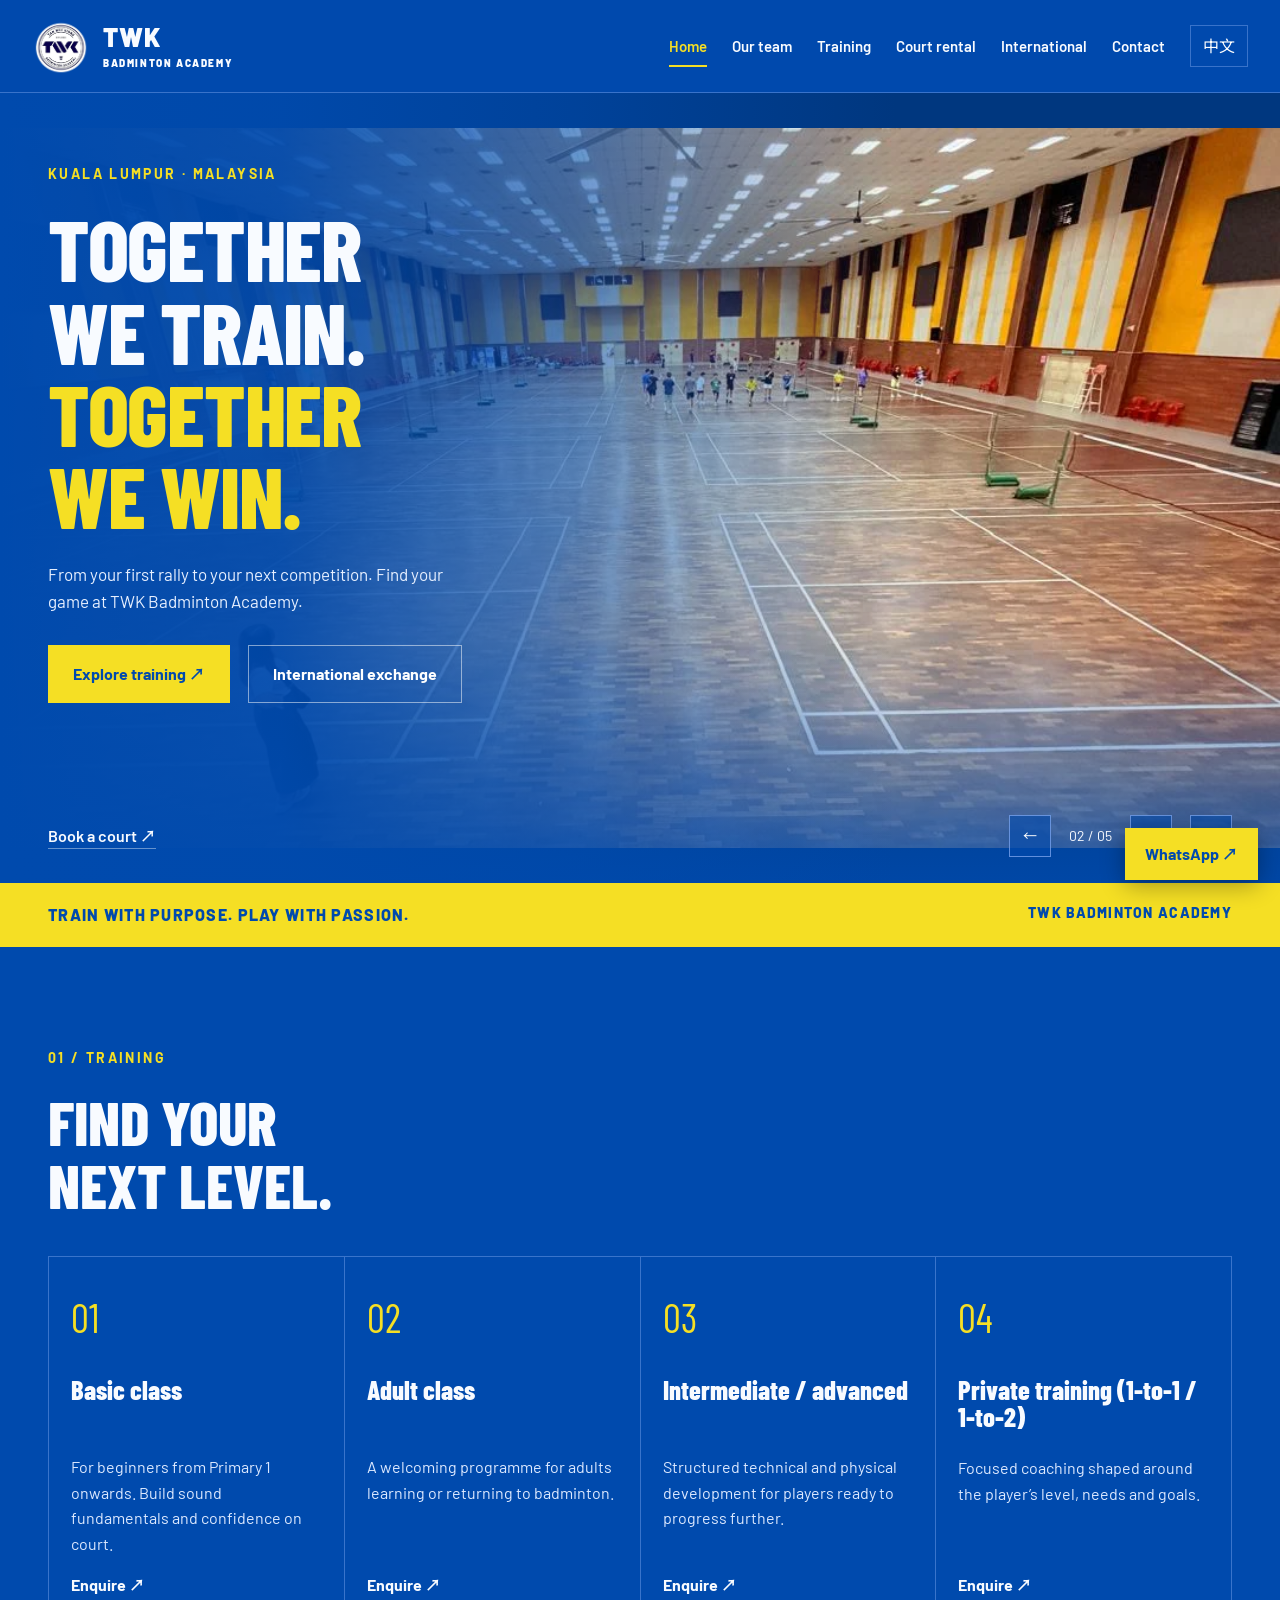
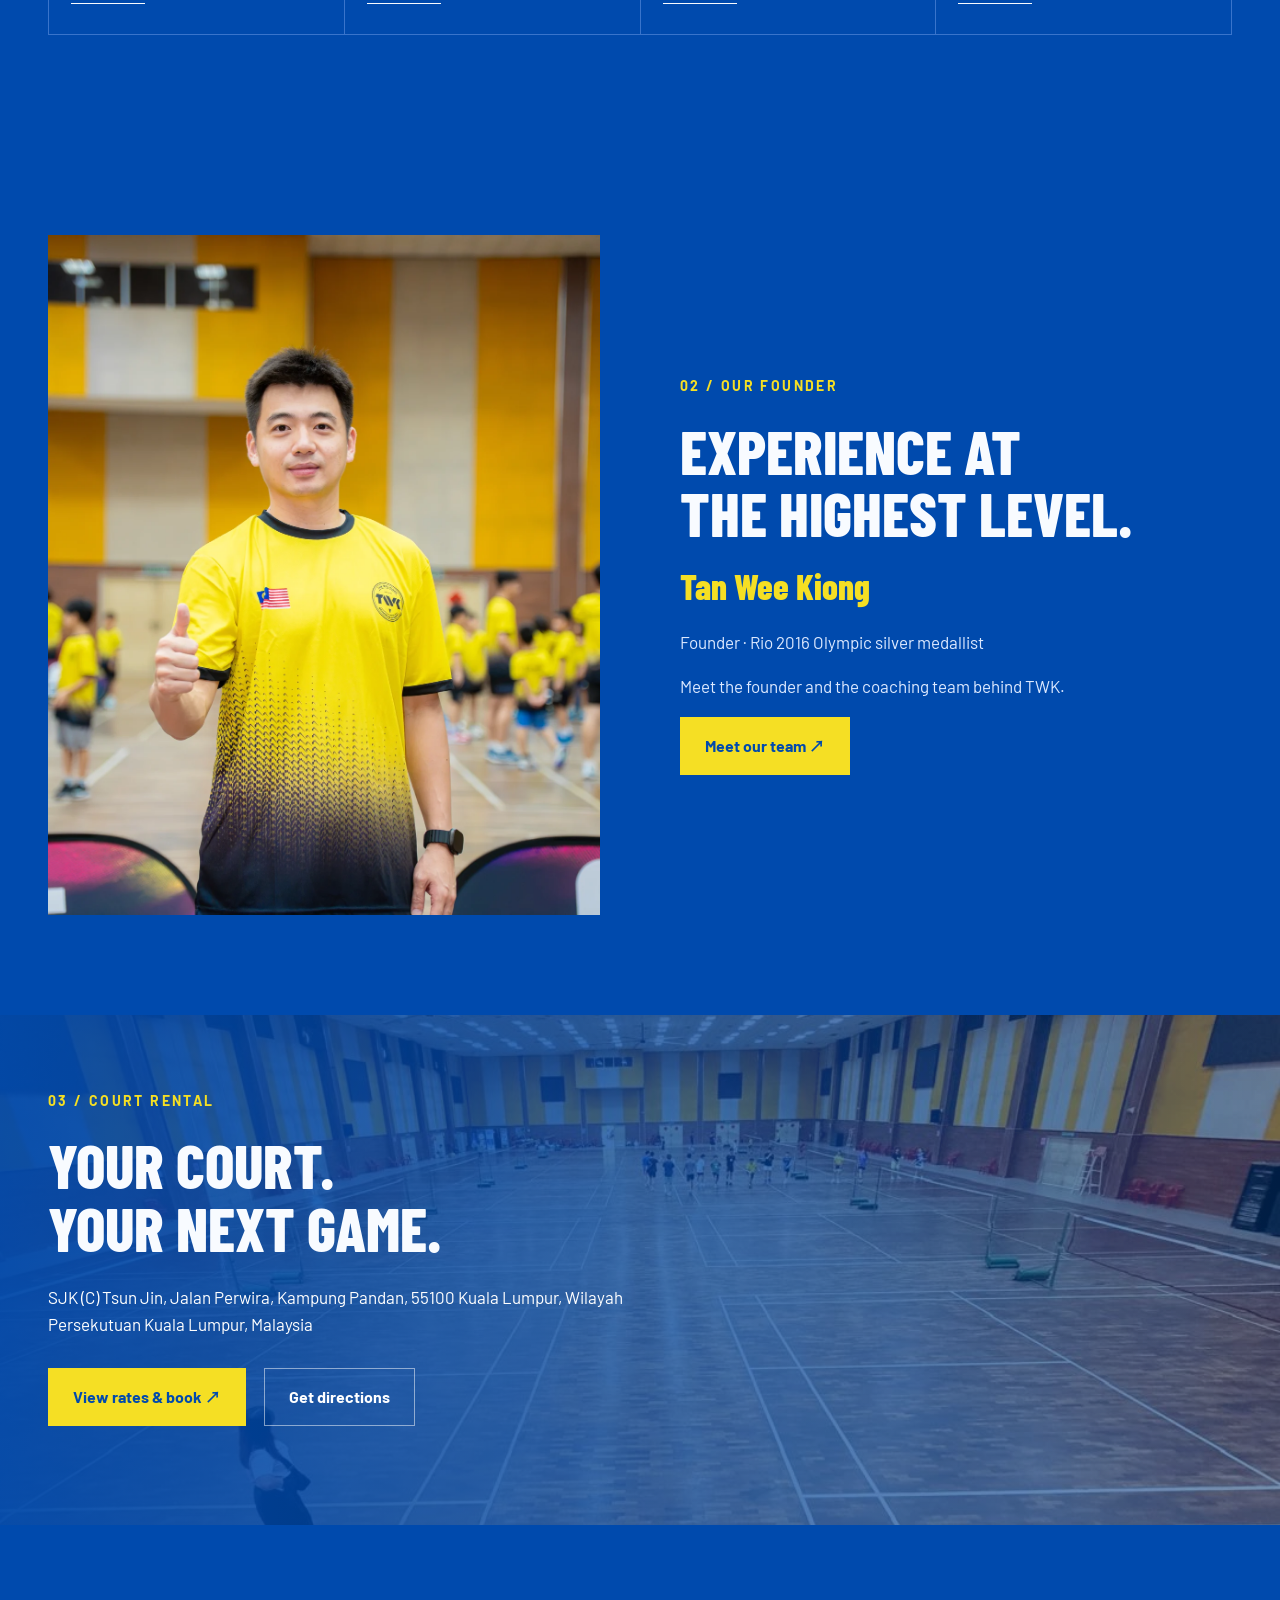
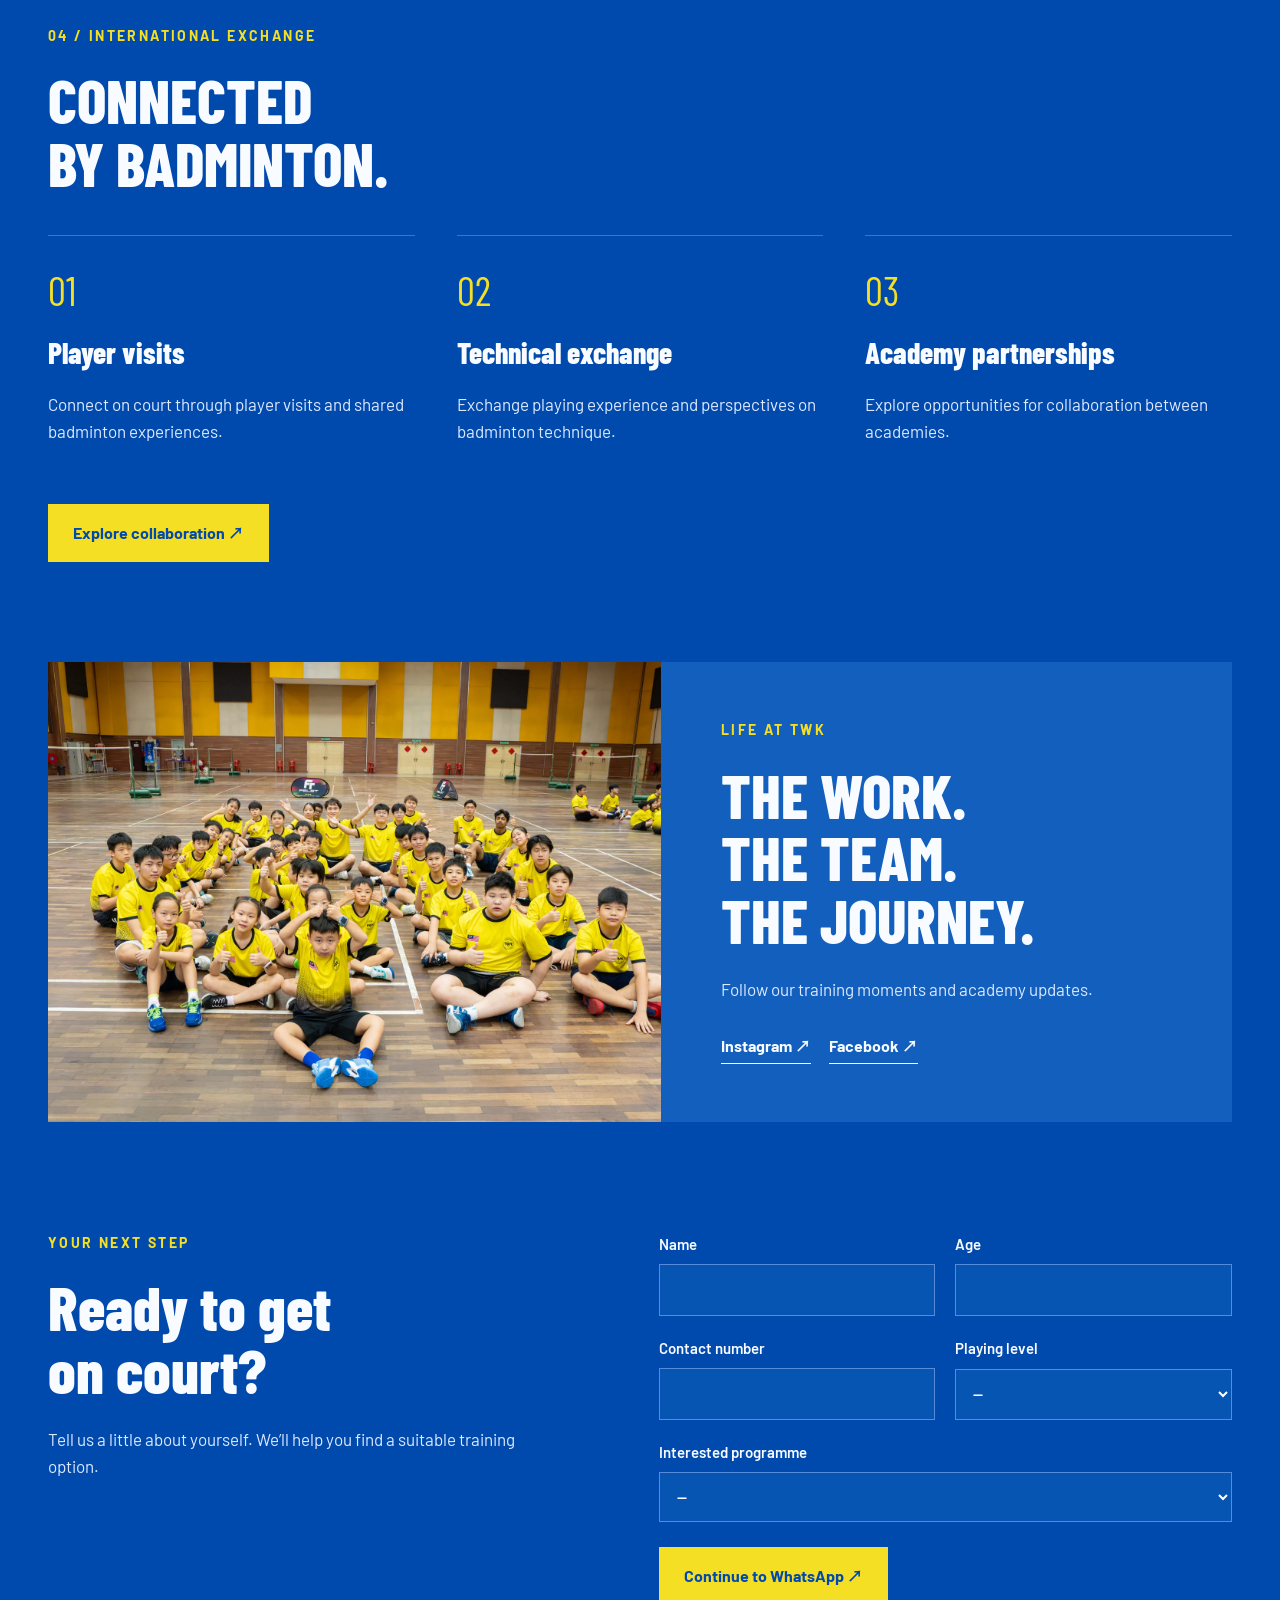
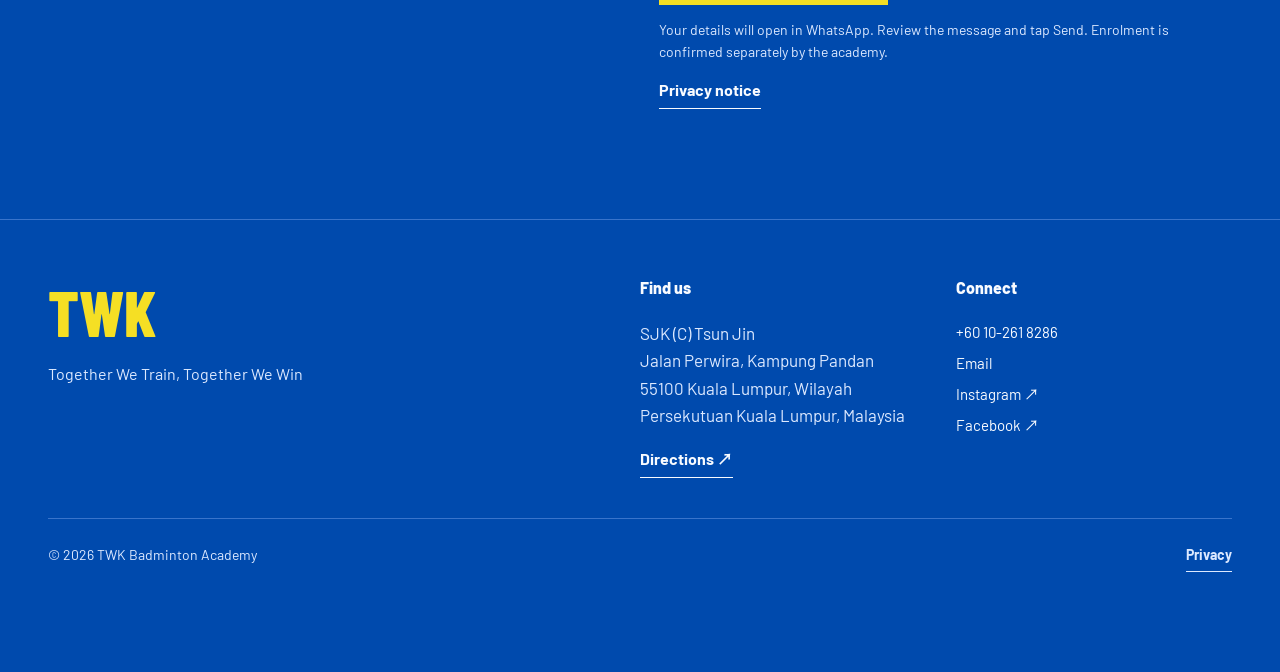
==== commit 78959c3d: "Complete coach profiles, address and bilingual cleanupgga" ====
--- a/index.html
+++ b/index.html
@@ -9,7 +9,7 @@
 THE HIGHEST LEVEL.</h2><h3>Tan Wee Kiong</h3><p class="" data-en="Founder · Rio 2016 Olympic silver medallist" data-zh="创办人 · 2016 里约奥运会银牌得主">Founder · Rio 2016 Olympic silver medallist</p><p class="" data-en="Meet the founder and the coaching team behind TWK." data-zh="认识 TWK 创办人及教练团队。">Meet the founder and the coaching team behind TWK.</p><a class="btn" href="about.html"><span class="" data-en="Meet our team ↗" data-zh="认识团队 ↗">Meet our team ↗</span></a></div></section><section class="court-feature"><img class="" src="court.webp" alt="SJK (C) Tsun Jin badminton hall" loading="lazy"><div class="wrap court-overlay"><span class="eyebrow">03 / COURT RENTAL</span><h2 class="" data-en="YOUR COURT.
 YOUR NEXT GAME." data-zh="你的球场，
 你的下一场。">YOUR COURT.
-YOUR NEXT GAME.</h2><p class="" data-en="SJK (C) Tsun Jin · Kuala Lumpur" data-zh="循人华小 · 吉隆坡">SJK (C) Tsun Jin · Kuala Lumpur</p><div class="actions"><a class="btn" href="rental.html"><span class="" data-en="View rates & book ↗" data-zh="查看收费与预约 ↗">View rates & book ↗</span></a><a class="btn outline" href="https://maps.app.goo.gl/oto1CBTmUbK7EyiP8" target="_blank" rel="noopener noreferrer"><span class="" data-en="Get directions" data-zh="地图导航">Get directions</span></a></div></div></section><section class="wrap section"><div class="section-heading"><span class="eyebrow">04 / INTERNATIONAL EXCHANGE</span><h2 class="" data-en="CONNECTED
+YOUR NEXT GAME.</h2><p class="" data-en="SJK (C) Tsun Jin, Jalan Perwira, Kampung Pandan, 55100 Kuala Lumpur, Wilayah Persekutuan Kuala Lumpur, Malaysia" data-zh="循人华小，Jalan Perwira, Kampung Pandan, 55100 Kuala Lumpur, Wilayah Persekutuan Kuala Lumpur, Malaysia">SJK (C) Tsun Jin, Jalan Perwira, Kampung Pandan, 55100 Kuala Lumpur, Wilayah Persekutuan Kuala Lumpur, Malaysia</p><div class="actions"><a class="btn" href="rental.html"><span class="" data-en="View rates & book ↗" data-zh="查看收费与预约 ↗">View rates & book ↗</span></a><a class="btn outline" href="https://maps.app.goo.gl/oto1CBTmUbK7EyiP8" target="_blank" rel="noopener noreferrer"><span class="" data-en="Get directions" data-zh="地图导航">Get directions</span></a></div></div></section><section class="wrap section"><div class="section-heading"><span class="eyebrow">04 / INTERNATIONAL EXCHANGE</span><h2 class="" data-en="CONNECTED
 BY BADMINTON." data-zh="以羽毛球连接彼此。">CONNECTED
 BY BADMINTON.</h2></div><div class="exchange-grid"><article><span class="number">01</span><h3 class="" data-en="Player visits" data-zh="球员互访">Player visits</h3><p class="" data-en="Connect on court through player visits and shared badminton experiences." data-zh="通过球员到访与互访，在球场上建立联系。">Connect on court through player visits and shared badminton experiences.</p></article><article><span class="number">02</span><h3 class="" data-en="Technical exchange" data-zh="球员技术交流">Technical exchange</h3><p class="" data-en="Exchange playing experience and perspectives on badminton technique." data-zh="交流打球经验与技术心得，拓展对羽毛球的理解。">Exchange playing experience and perspectives on badminton technique.</p></article><article><span class="number">03</span><h3 class="" data-en="Academy partnerships" data-zh="Academy 合作">Academy partnerships</h3><p class="" data-en="Explore opportunities for collaboration between academies." data-zh="探讨 Academy 之间的交流与合作机会。">Explore opportunities for collaboration between academies.</p></article></div><a class="btn" href="exchange.html"><span class="" data-en="Explore collaboration ↗" data-zh="了解交流合作 ↗">Explore collaboration ↗</span></a></section><section class="social wrap"><img class="" src="team.webp" alt="TWK academy team and players" loading="lazy"><div><span class="eyebrow">LIFE AT TWK</span><h2 class="" data-en="THE WORK.
 THE TEAM.
@@ -18,4 +18,4 @@
 THE TEAM.
 THE JOURNEY.</h2><p class="" data-en="Follow our training moments and academy updates." data-zh="关注训练日常与 Academy 最新动态。">Follow our training moments and academy updates.</p><div class="actions"><a class="text-link" href="https://www.instagram.com/tanweekiongbadmintonacademy/" target="_blank" rel="noopener noreferrer"><span class="" data-en="Instagram ↗" data-zh="Instagram ↗">Instagram ↗</span></a><a class="text-link" href="https://www.facebook.com/profile.php?id=100083049833303" target="_blank" rel="noopener noreferrer"><span class="" data-en="Facebook ↗" data-zh="Facebook ↗">Facebook ↗</span></a></div></div></section><section id="enquiry" class="enquiry wrap"><div><span class="eyebrow">YOUR NEXT STEP</span><h2 class="" data-en="Ready to get
 on court?" data-zh="准备好上场了吗？">Ready to get
-on court?</h2><p class="" data-en="Tell us a little about yourself. We’ll help you find a suitable training option." data-zh="告诉我们你的情况，我们会协助你了解适合的训练选择。">Tell us a little about yourself. We’ll help you find a suitable training option.</p></div><form id="enquiry-form"><div class="form-grid"><label><span class="" data-en="Name" data-zh="姓名">Name</span><input name="name" type="text" required maxlength="100"  autocomplete="name"></label><label><span class="" data-en="Age" data-zh="年龄">Age</span><input name="age" type="number" required maxlength="100" min="1" max="100"></label><label><span class="" data-en="Contact number" data-zh="联系电话">Contact number</span><input name="phone" type="tel" required maxlength="100"  autocomplete="tel"></label><label><span class="" data-en="Playing level" data-zh="羽毛球水平">Playing level</span><select name="level" required><option value="">—</option><option value="Beginner" data-en="Beginner" data-zh="初学者">Beginner</option><option value="Some experience" data-en="Some experience" data-zh="已有基础">Some experience</option><option value="Competitive player" data-en="Competitive player" data-zh="比赛球员">Competitive player</option></select></label><label class="full"><span class="" data-en="Interested programme" data-zh="意向课程">Interested programme</span><select name="course" required><option value="">—</option><option value="Basic class" data-en="Basic class" data-zh="基础班">Basic class</option><option value="Adult class" data-en="Adult class" data-zh="成人班">Adult class</option><option value="Intermediate / advanced" data-en="Intermediate / advanced" data-zh="中级／高级班">Intermediate / advanced</option><option value="Private training (1-to-1 / 1-to-2)" data-en="Private training (1-to-1 / 1-to-2)" data-zh="私人训练（1 对 1／1 对 2）">Private training (1-to-1 / 1-to-2)</option></select></label></div><button class="btn" type="submit"><span class="" data-en="Continue to WhatsApp ↗" data-zh="前往 WhatsApp ↗">Continue to WhatsApp ↗</span></button><p class="small" data-en="Your details will open in WhatsApp. Review the message and tap Send. Enrolment is confirmed separately by the academy." data-zh="资料会带入 WhatsApp，请检查并点击发送。报名安排由 Academy 另行确认。">Your details will open in WhatsApp. Review the message and tap Send. Enrolment is confirmed separately by the academy.</p><a class="text-link" href="privacy.html"><span class="" data-en="Privacy notice" data-zh="隐私说明">Privacy notice</span></a></form></section></main><footer><div class="wrap footer-grid"><div class="footer-brand">TWK<p class="" data-en="Together We Train, Together We Win" data-zh="一起训练，一起赢">Together We Train, Together We Win</p></div><div><h3 class="" data-en="Find us" data-zh="找到我们">Find us</h3><p>SJK (C) Tsun Jin<br>Kuala Lumpur, Malaysia</p><a class="text-link" href="https://maps.app.goo.gl/oto1CBTmUbK7EyiP8" target="_blank" rel="noopener noreferrer"><span class="" data-en="Directions ↗" data-zh="地图导航 ↗">Directions ↗</span></a></div><div><h3 class="" data-en="Connect" data-zh="联系">Connect</h3><a class="footer-link" href="https://wa.me/60102618286" target="_blank" rel="noopener noreferrer"><span class="" data-en="+60 10-261 8286" data-zh="+60 10-261 8286">+60 10-261 8286</span></a><a class="footer-link" href="mailto:tanweekiongba@gmail.com"><span class="" data-en="Email" data-zh="电子邮件">Email</span></a><a class="footer-link" href="https://www.instagram.com/tanweekiongbadmintonacademy/" target="_blank" rel="noopener noreferrer"><span class="" data-en="Instagram ↗" data-zh="Instagram ↗">Instagram ↗</span></a><a class="footer-link" href="https://www.facebook.com/profile.php?id=100083049833303" target="_blank" rel="noopener noreferrer"><span class="" data-en="Facebook ↗" data-zh="Facebook ↗">Facebook ↗</span></a></div></div><div class="wrap footer-bottom"><span>© 2026 TWK Badminton Academy</span><a class="text-link" href="privacy.html"><span class="" data-en="Privacy" data-zh="隐私说明">Privacy</span></a></div></footer><a class="floating-wa" href="https://wa.me/60102618286" target="_blank" rel="noopener noreferrer"><span class="" data-en="WhatsApp ↗" data-zh="WhatsApp 咨询 ↗">WhatsApp ↗</span></a></body></html>+on court?</h2><p class="" data-en="Tell us a little about yourself. We’ll help you find a suitable training option." data-zh="告诉我们你的情况，我们会协助你了解适合的训练选择。">Tell us a little about yourself. We’ll help you find a suitable training option.</p></div><form id="enquiry-form"><div class="form-grid"><label><span class="" data-en="Name" data-zh="姓名">Name</span><input name="name" type="text" required maxlength="100"  autocomplete="name"></label><label><span class="" data-en="Age" data-zh="年龄">Age</span><input name="age" type="number" required maxlength="100" min="1" max="100"></label><label><span class="" data-en="Contact number" data-zh="联系电话">Contact number</span><input name="phone" type="tel" required maxlength="100"  autocomplete="tel"></label><label><span class="" data-en="Playing level" data-zh="羽毛球水平">Playing level</span><select name="level" required><option value="">—</option><option value="Beginner" data-en="Beginner" data-zh="初学者">Beginner</option><option value="Some experience" data-en="Some experience" data-zh="已有基础">Some experience</option><option value="Competitive player" data-en="Competitive player" data-zh="比赛球员">Competitive player</option></select></label><label class="full"><span class="" data-en="Interested programme" data-zh="意向课程">Interested programme</span><select name="course" required><option value="">—</option><option value="Basic class" data-en="Basic class" data-zh="基础班">Basic class</option><option value="Adult class" data-en="Adult class" data-zh="成人班">Adult class</option><option value="Intermediate / advanced" data-en="Intermediate / advanced" data-zh="中级／高级班">Intermediate / advanced</option><option value="Private training (1-to-1 / 1-to-2)" data-en="Private training (1-to-1 / 1-to-2)" data-zh="私人训练（1 对 1／1 对 2）">Private training (1-to-1 / 1-to-2)</option></select></label></div><button class="btn" type="submit"><span class="" data-en="Continue to WhatsApp ↗" data-zh="前往 WhatsApp ↗">Continue to WhatsApp ↗</span></button><p class="small" data-en="Your details will open in WhatsApp. Review the message and tap Send. Enrolment is confirmed separately by the academy." data-zh="资料会带入 WhatsApp，请检查并点击发送。报名安排由 Academy 另行确认。">Your details will open in WhatsApp. Review the message and tap Send. Enrolment is confirmed separately by the academy.</p><a class="text-link" href="privacy.html"><span class="" data-en="Privacy notice" data-zh="隐私说明">Privacy notice</span></a></form></section></main><footer><div class="wrap footer-grid"><div class="footer-brand">TWK<p class="" data-en="Together We Train, Together We Win" data-zh="一起训练，一起赢">Together We Train, Together We Win</p></div><div><h3 class="" data-en="Find us" data-zh="找到我们">Find us</h3><p>SJK (C) Tsun Jin<br>Jalan Perwira, Kampung Pandan<br>55100 Kuala Lumpur, Wilayah Persekutuan Kuala Lumpur, Malaysia</p><a class="text-link" href="https://maps.app.goo.gl/oto1CBTmUbK7EyiP8" target="_blank" rel="noopener noreferrer"><span class="" data-en="Directions ↗" data-zh="地图导航 ↗">Directions ↗</span></a></div><div><h3 class="" data-en="Connect" data-zh="联系">Connect</h3><a class="footer-link" href="https://wa.me/60102618286" target="_blank" rel="noopener noreferrer"><span class="" data-en="+60 10-261 8286" data-zh="+60 10-261 8286">+60 10-261 8286</span></a><a class="footer-link" href="mailto:tanweekiongba@gmail.com"><span class="" data-en="Email" data-zh="电子邮件">Email</span></a><a class="footer-link" href="https://www.instagram.com/tanweekiongbadmintonacademy/" target="_blank" rel="noopener noreferrer"><span class="" data-en="Instagram ↗" data-zh="Instagram ↗">Instagram ↗</span></a><a class="footer-link" href="https://www.facebook.com/profile.php?id=100083049833303" target="_blank" rel="noopener noreferrer"><span class="" data-en="Facebook ↗" data-zh="Facebook ↗">Facebook ↗</span></a></div></div><div class="wrap footer-bottom"><span>© 2026 TWK Badminton Academy</span><a class="text-link" href="privacy.html"><span class="" data-en="Privacy" data-zh="隐私说明">Privacy</span></a></div></footer><a class="floating-wa" href="https://wa.me/60102618286" target="_blank" rel="noopener noreferrer"><span class="" data-en="WhatsApp ↗" data-zh="WhatsApp 咨询 ↗">WhatsApp ↗</span></a></body></html>
--- a/style.css
+++ b/style.css
@@ -18,7 +18,11 @@
 input,select{background:#0755b2;border-color:#89aef49c}
 option{background:#0755b2}
 .course-grid{grid-template-columns:repeat(4,1fr)}
-.coach-grid{grid-template-columns:repeat(4,1fr)}
-@media(max-width:1150px){.course-grid{grid-template-columns:repeat(2,1fr)}.coach-grid{grid-template-columns:repeat(3,1fr)}}
-@media(max-width:900px){.hero-shade{background:linear-gradient(90deg,#004aade6,#004aad59),linear-gradient(0deg,#004aad,transparent 65%)}.coach-grid{grid-template-columns:repeat(2,1fr)}}
+.coach-grid{grid-template-columns:repeat(2,1fr);gap:46px 32px}
+.coach-grid article{background:#0755b2;border:1px solid var(--line)}
+.coach-grid article>div{padding:28px}
+.coach-facts{margin:0;padding-left:1.2rem;color:var(--muted);font-size:1rem}
+.coach-facts li{margin:.55rem 0}
+@media(max-width:1150px){.course-grid{grid-template-columns:repeat(2,1fr)}}
+@media(max-width:900px){.hero-shade{background:linear-gradient(90deg,#004aade6,#004aad59),linear-gradient(0deg,#004aad,transparent 65%)}}
 @media(max-width:600px){.course-grid,.coach-grid{grid-template-columns:1fr}}
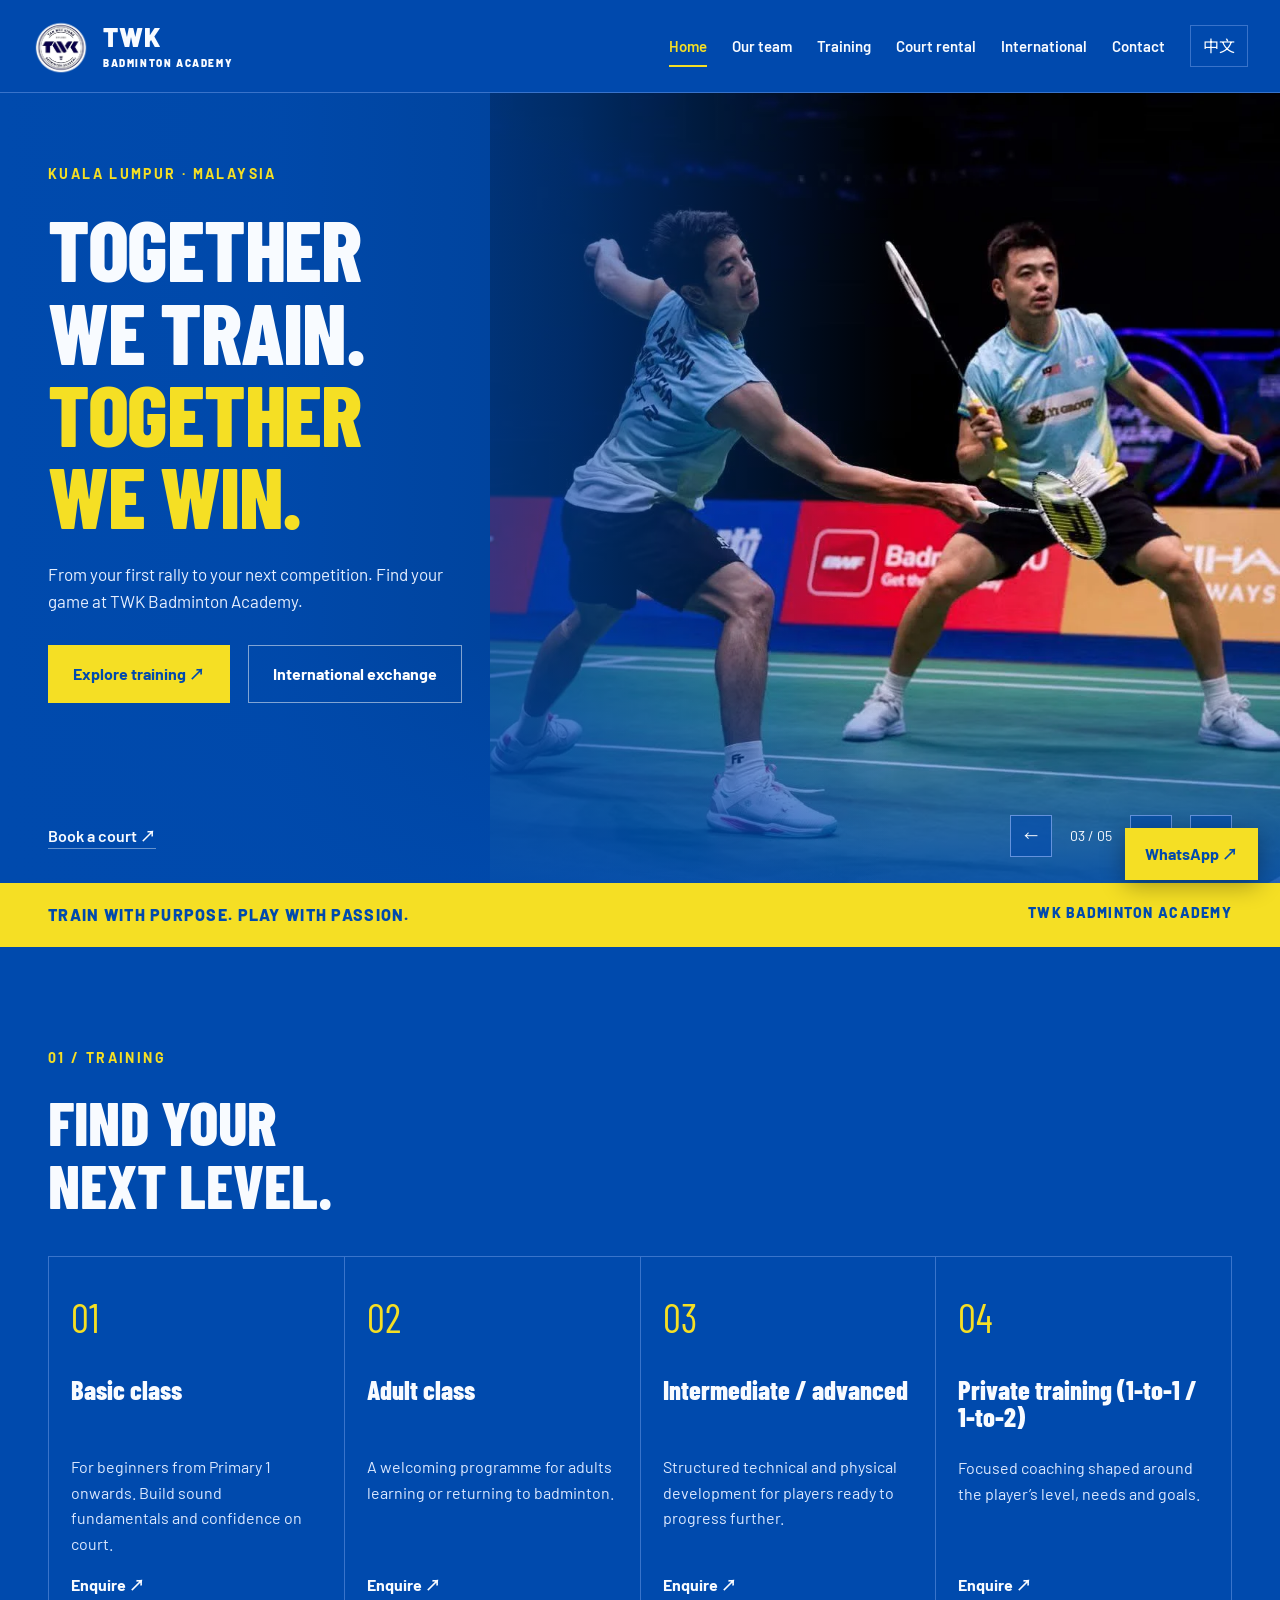
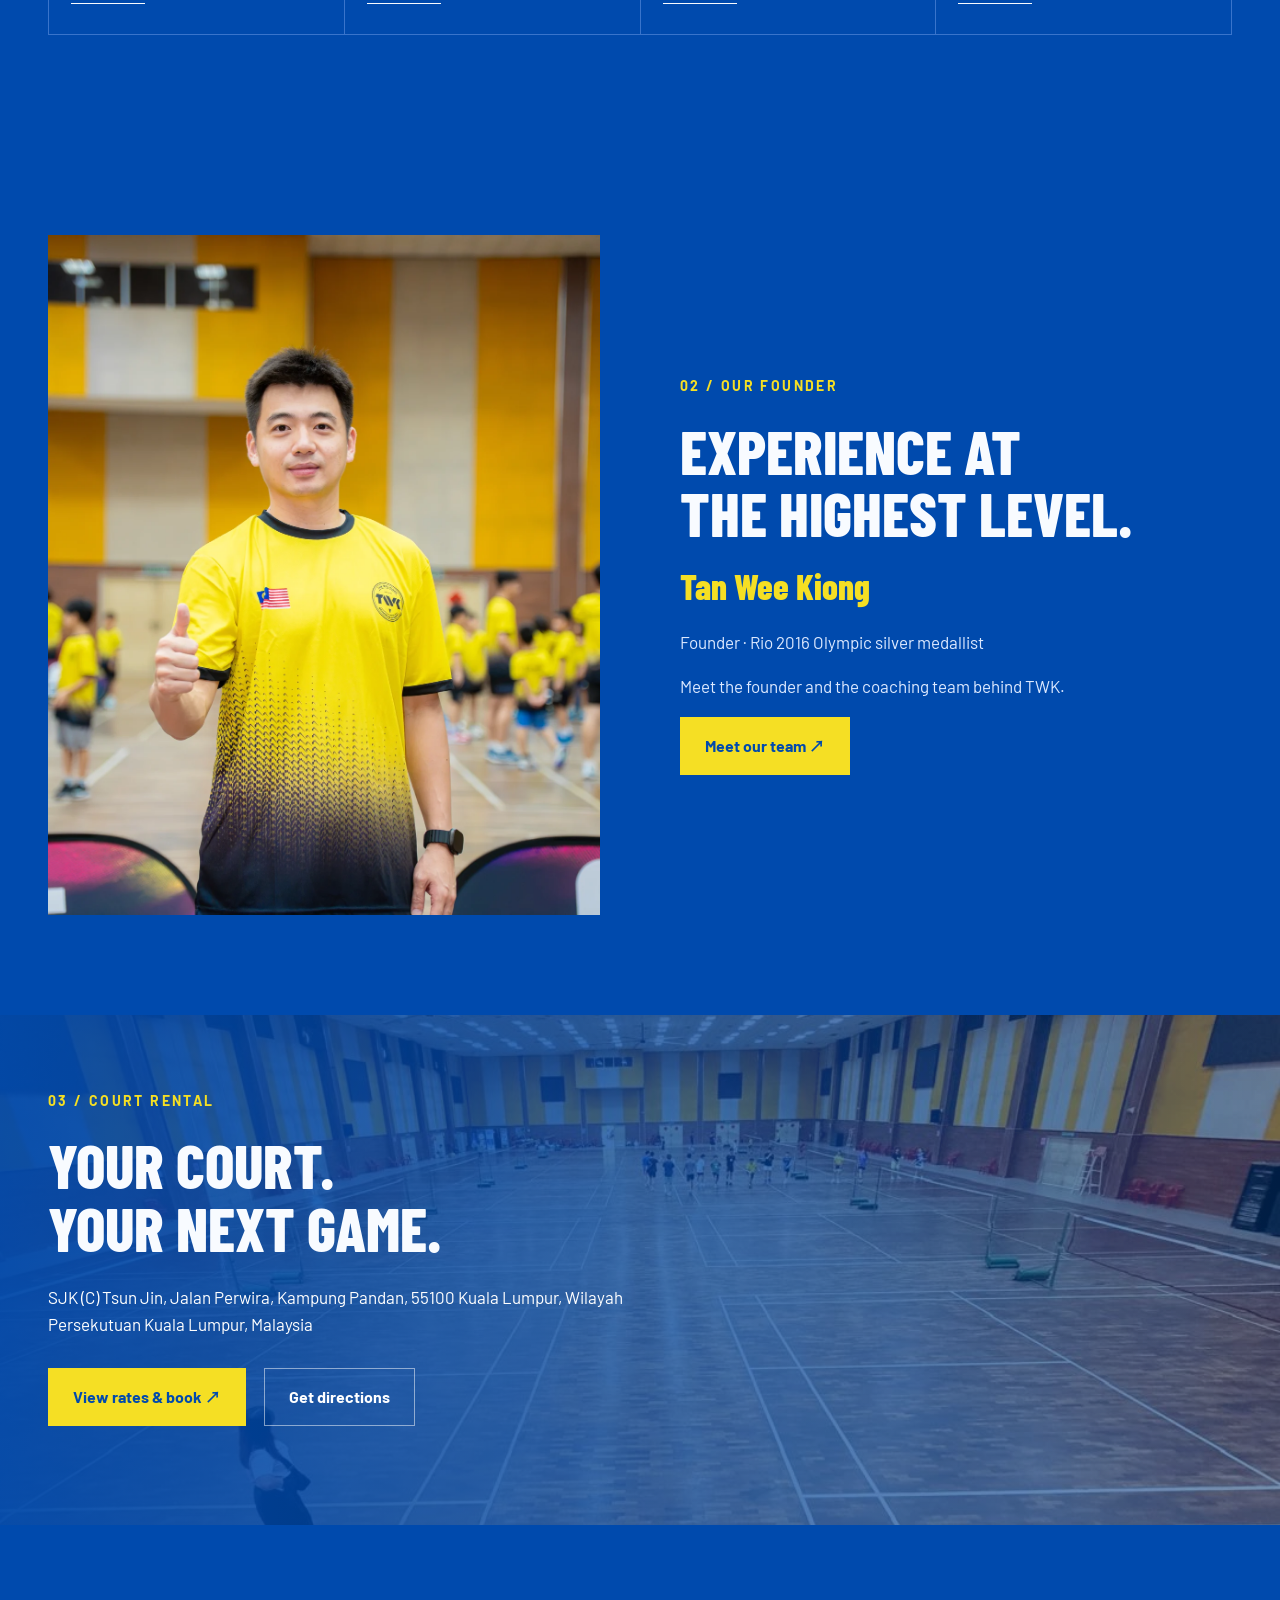
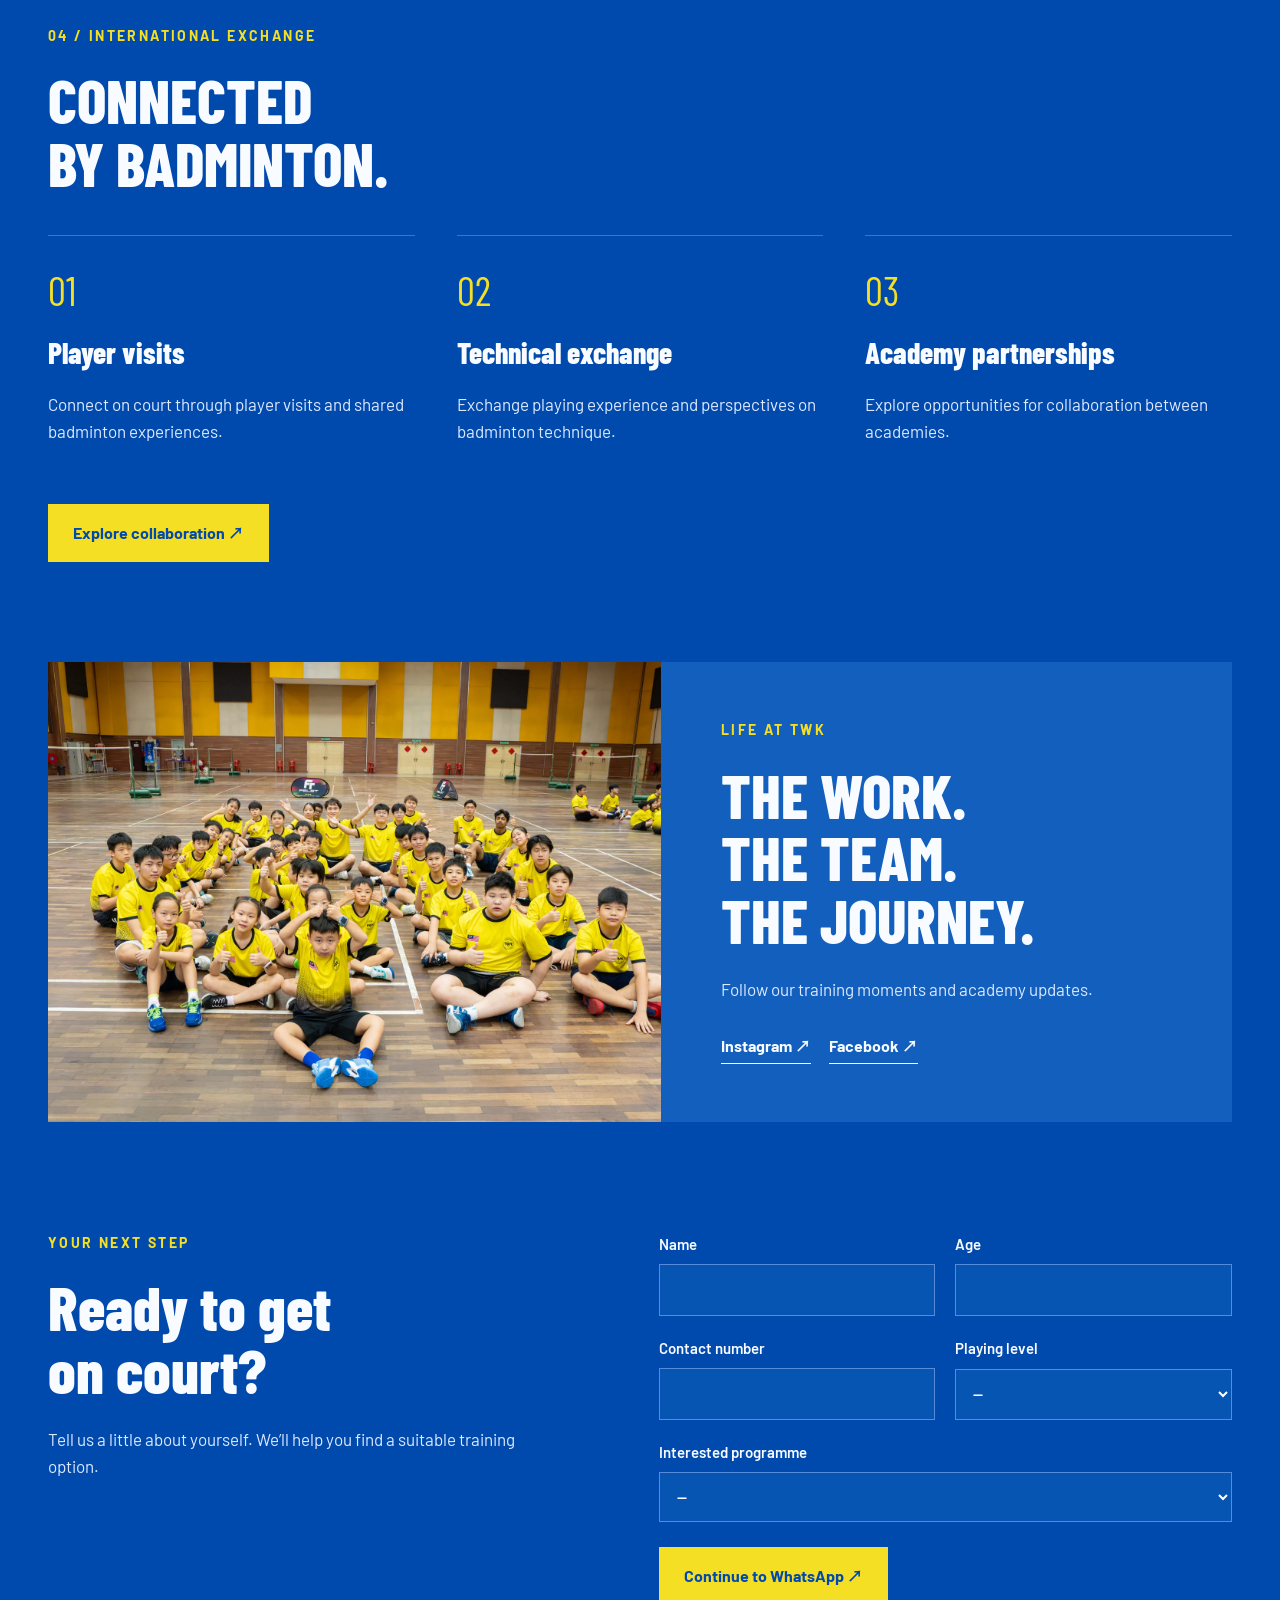
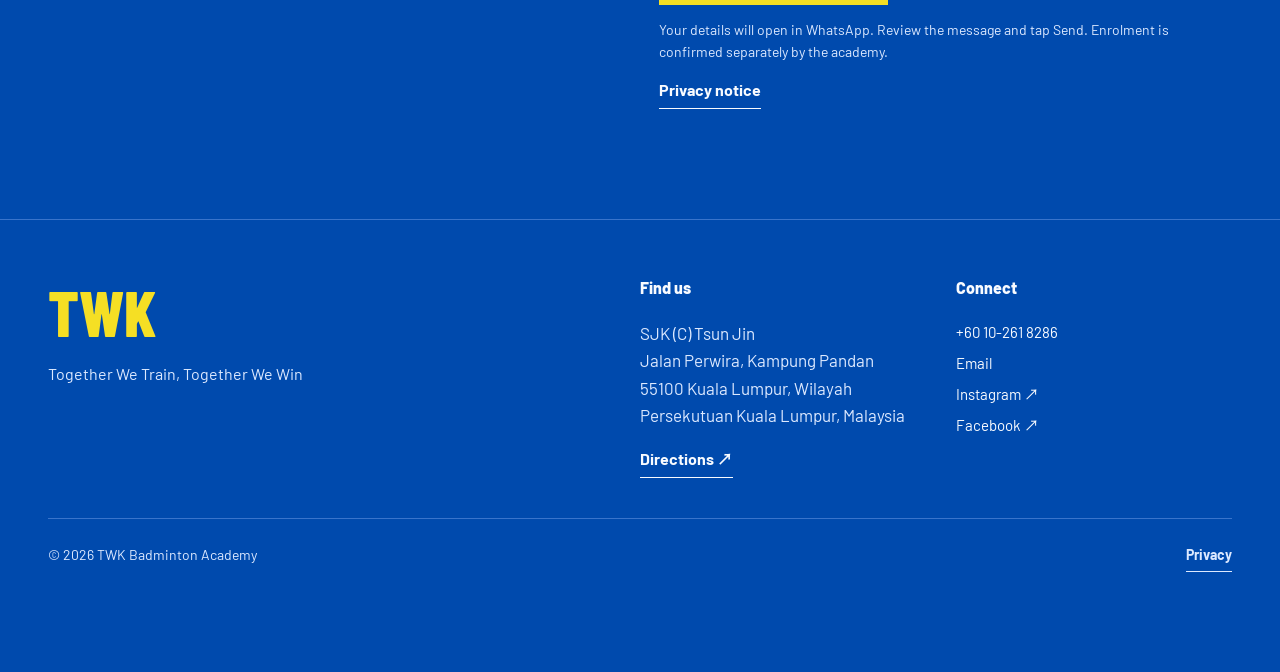
==== commit 3be3ce35: "Update homepage carousel and coach profiles" ====
--- a/index.html
+++ b/index.html
@@ -1,4 +1,4 @@
-<!doctype html><html lang="en"><head><meta charset="utf-8"><meta name="viewport" content="width=device-width,initial-scale=1"><meta name="description" content="TWK Badminton Academy in Kuala Lumpur. Training for children, teens and adults, court rental and international badminton exchange."><meta name="theme-color" content="#004aad"><title>Home | TWK Badminton Academy</title><link rel="icon" href="logo.png"><link rel="stylesheet" href="style.css"><script src="app.js" defer></script></head><body><a class="skip" href="#main">Skip to content</a><header><div class="nav-wrap"><a class="brand" href="index.html"><img src="logo.png" alt="TWK logo"><span>TWK<small>BADMINTON ACADEMY</small></span></a><nav id="main-nav" aria-label="Main navigation"><a class="nav-link current" href="index.html"><span class="" data-en="Home" data-zh="首页">Home</span></a><a class="nav-link" href="about.html"><span class="" data-en="Our team" data-zh="关于与教练">Our team</span></a><a class="nav-link" href="training.html"><span class="" data-en="Training" data-zh="训练课程">Training</span></a><a class="nav-link" href="rental.html"><span class="" data-en="Court rental" data-zh="场地租赁">Court rental</span></a><a class="nav-link" href="exchange.html"><span class="" data-en="International" data-zh="国际交流">International</span></a><a class="nav-link" href="contact.html"><span class="" data-en="Contact" data-zh="联系">Contact</span></a></nav><button id="language" class="lang" aria-label="Switch language">中文</button><button id="menu-toggle" class="menu-toggle" aria-label="Open menu" aria-expanded="false" aria-controls="main-nav">☰</button></div></header><main id="main"><section class="hero"><div class="slides"><img class="slide active" src="hero1.webp" alt="TWK Badminton Academy — academy photographs" loading="eager"><img class="slide" src="hero2.webp" alt="TWK Badminton Academy — academy photographs" loading="lazy"><img class="slide" src="hero3.webp" alt="TWK Badminton Academy — academy photographs" loading="lazy"><img class="slide" src="hero4.webp" alt="TWK Badminton Academy — academy photographs" loading="lazy"><img class="slide" src="hero5.webp" alt="TWK Badminton Academy — academy photographs" loading="lazy"></div><div class="hero-shade"></div><div class="hero-content wrap"><span class="eyebrow">KUALA LUMPUR · MALAYSIA</span><h1><span class="" data-en="TOGETHER
+<!doctype html><html lang="en"><head><meta charset="utf-8"><meta name="viewport" content="width=device-width,initial-scale=1"><meta name="description" content="TWK Badminton Academy in Kuala Lumpur. Training for children, teens and adults, court rental and international badminton exchange."><meta name="theme-color" content="#004aad"><title>Home | TWK Badminton Academy</title><link rel="icon" href="logo.png"><link rel="stylesheet" href="style.css"><script src="app.js" defer></script></head><body><a class="skip" href="#main">Skip to content</a><header><div class="nav-wrap"><a class="brand" href="index.html"><img src="logo.png" alt="TWK logo"><span>TWK<small>BADMINTON ACADEMY</small></span></a><nav id="main-nav" aria-label="Main navigation"><a class="nav-link current" href="index.html"><span class="" data-en="Home" data-zh="首页">Home</span></a><a class="nav-link" href="about.html"><span class="" data-en="Our team" data-zh="关于与教练">Our team</span></a><a class="nav-link" href="training.html"><span class="" data-en="Training" data-zh="训练课程">Training</span></a><a class="nav-link" href="rental.html"><span class="" data-en="Court rental" data-zh="场地租赁">Court rental</span></a><a class="nav-link" href="exchange.html"><span class="" data-en="International" data-zh="国际交流">International</span></a><a class="nav-link" href="contact.html"><span class="" data-en="Contact" data-zh="联系">Contact</span></a></nav><button id="language" class="lang" aria-label="Switch language">中文</button><button id="menu-toggle" class="menu-toggle" aria-label="Open menu" aria-expanded="false" aria-controls="main-nav">☰</button></div></header><main id="main"><section class="hero"><div class="slides"><img class="slide active" src="hero1.webp" alt="Tan Wee Kiong in badminton competition" loading="eager"><img class="slide" src="hero2.webp" alt="Tan Wee Kiong in badminton competition" loading="lazy"><img class="slide" src="hero3.webp" alt="Tan Wee Kiong in badminton competition" loading="lazy"><img class="slide" src="hero4.webp" alt="Tan Wee Kiong in badminton competition" loading="lazy"><img class="slide" src="hero5.webp" alt="Tan Wee Kiong in badminton competition" loading="lazy"></div><div class="hero-shade"></div><div class="hero-content wrap"><span class="eyebrow">KUALA LUMPUR · MALAYSIA</span><h1><span class="" data-en="TOGETHER
 WE TRAIN." data-zh="一起训练。">TOGETHER
 WE TRAIN.</span><br><em><span class="" data-en="TOGETHER
 WE WIN." data-zh="一起赢。">TOGETHER
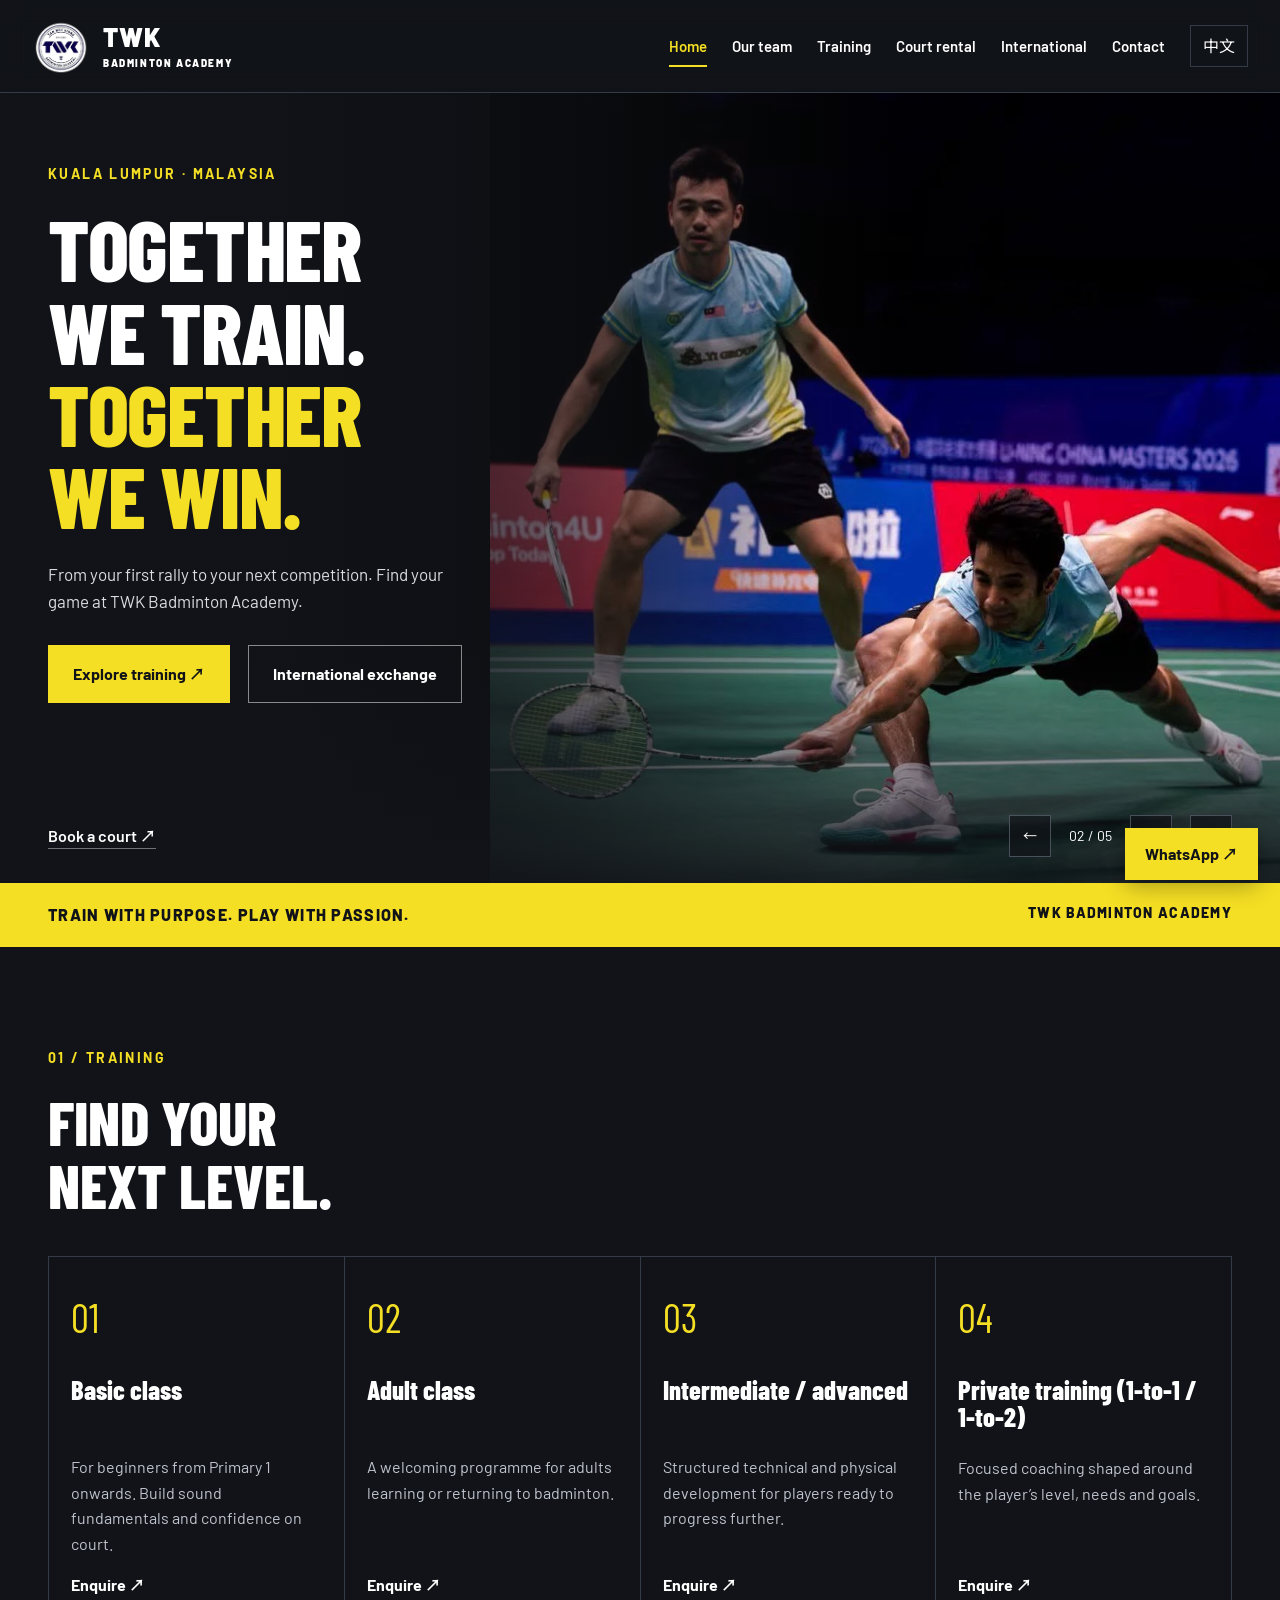
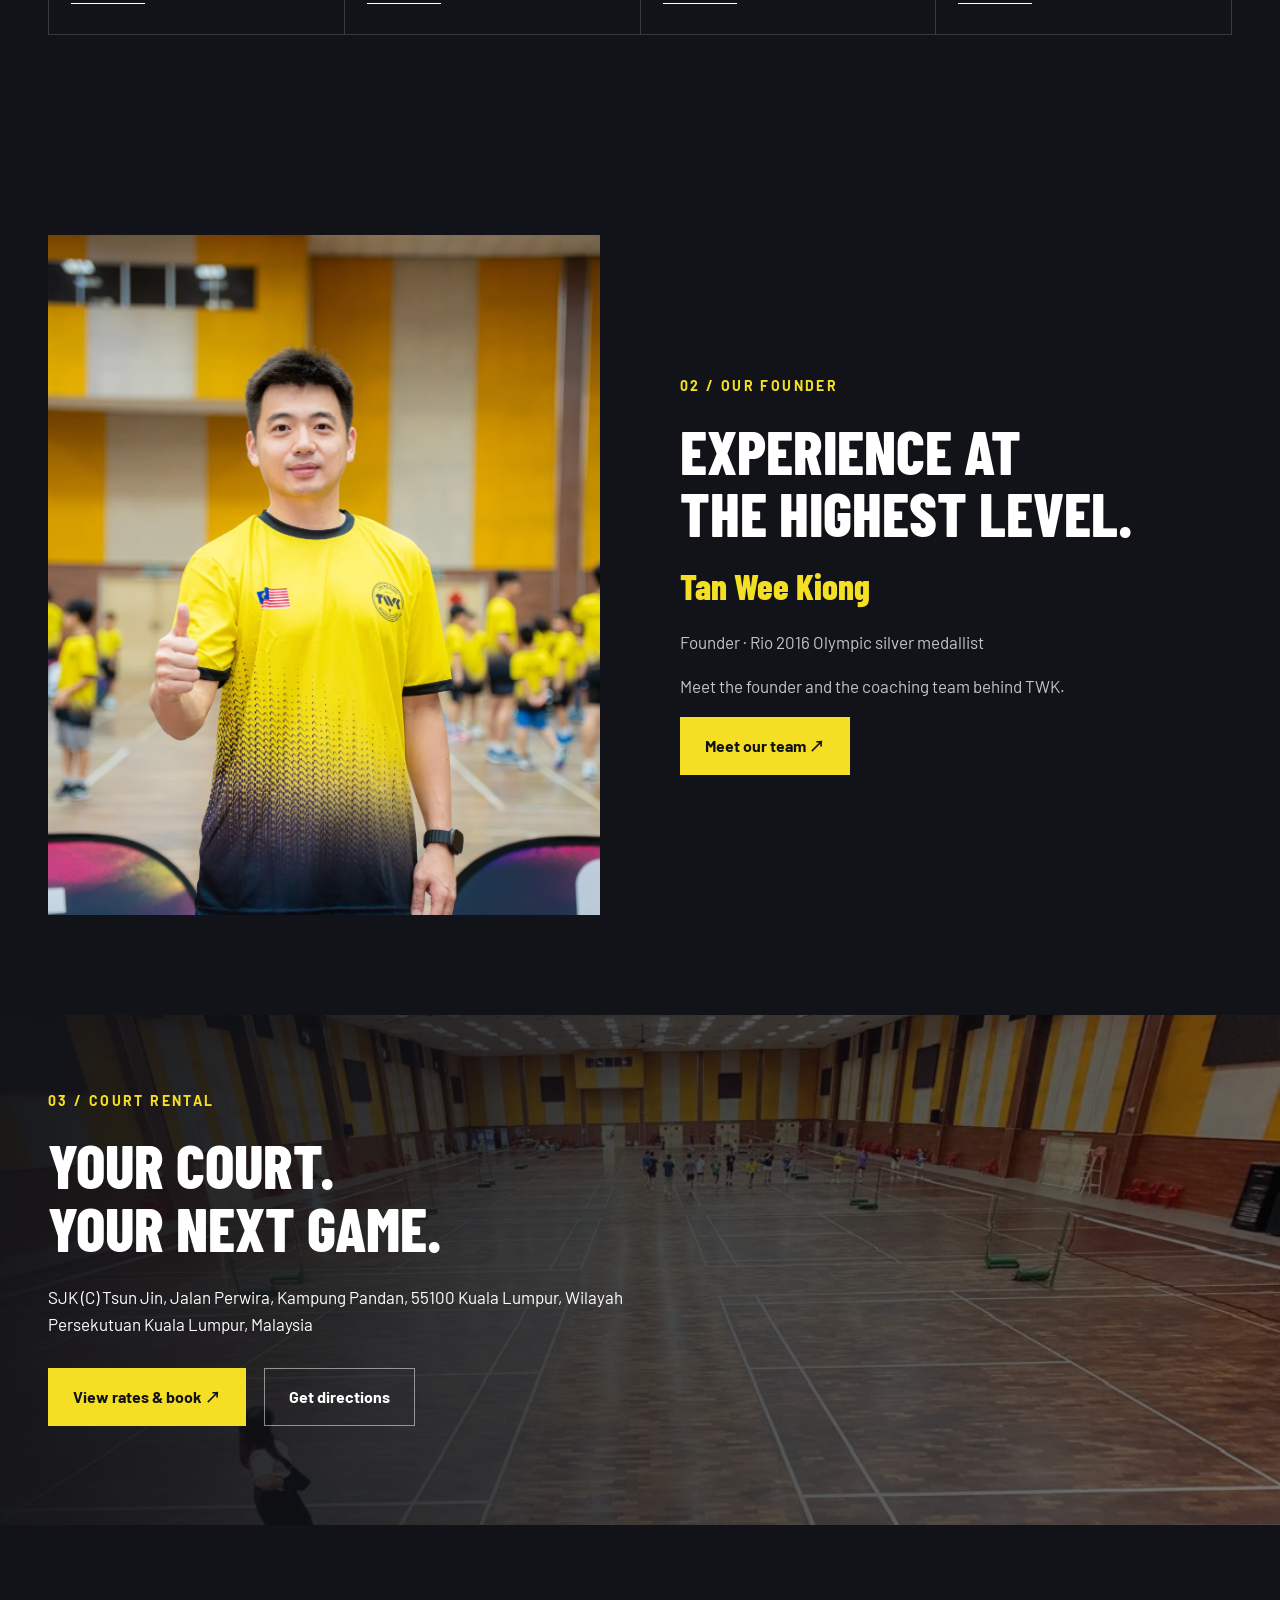
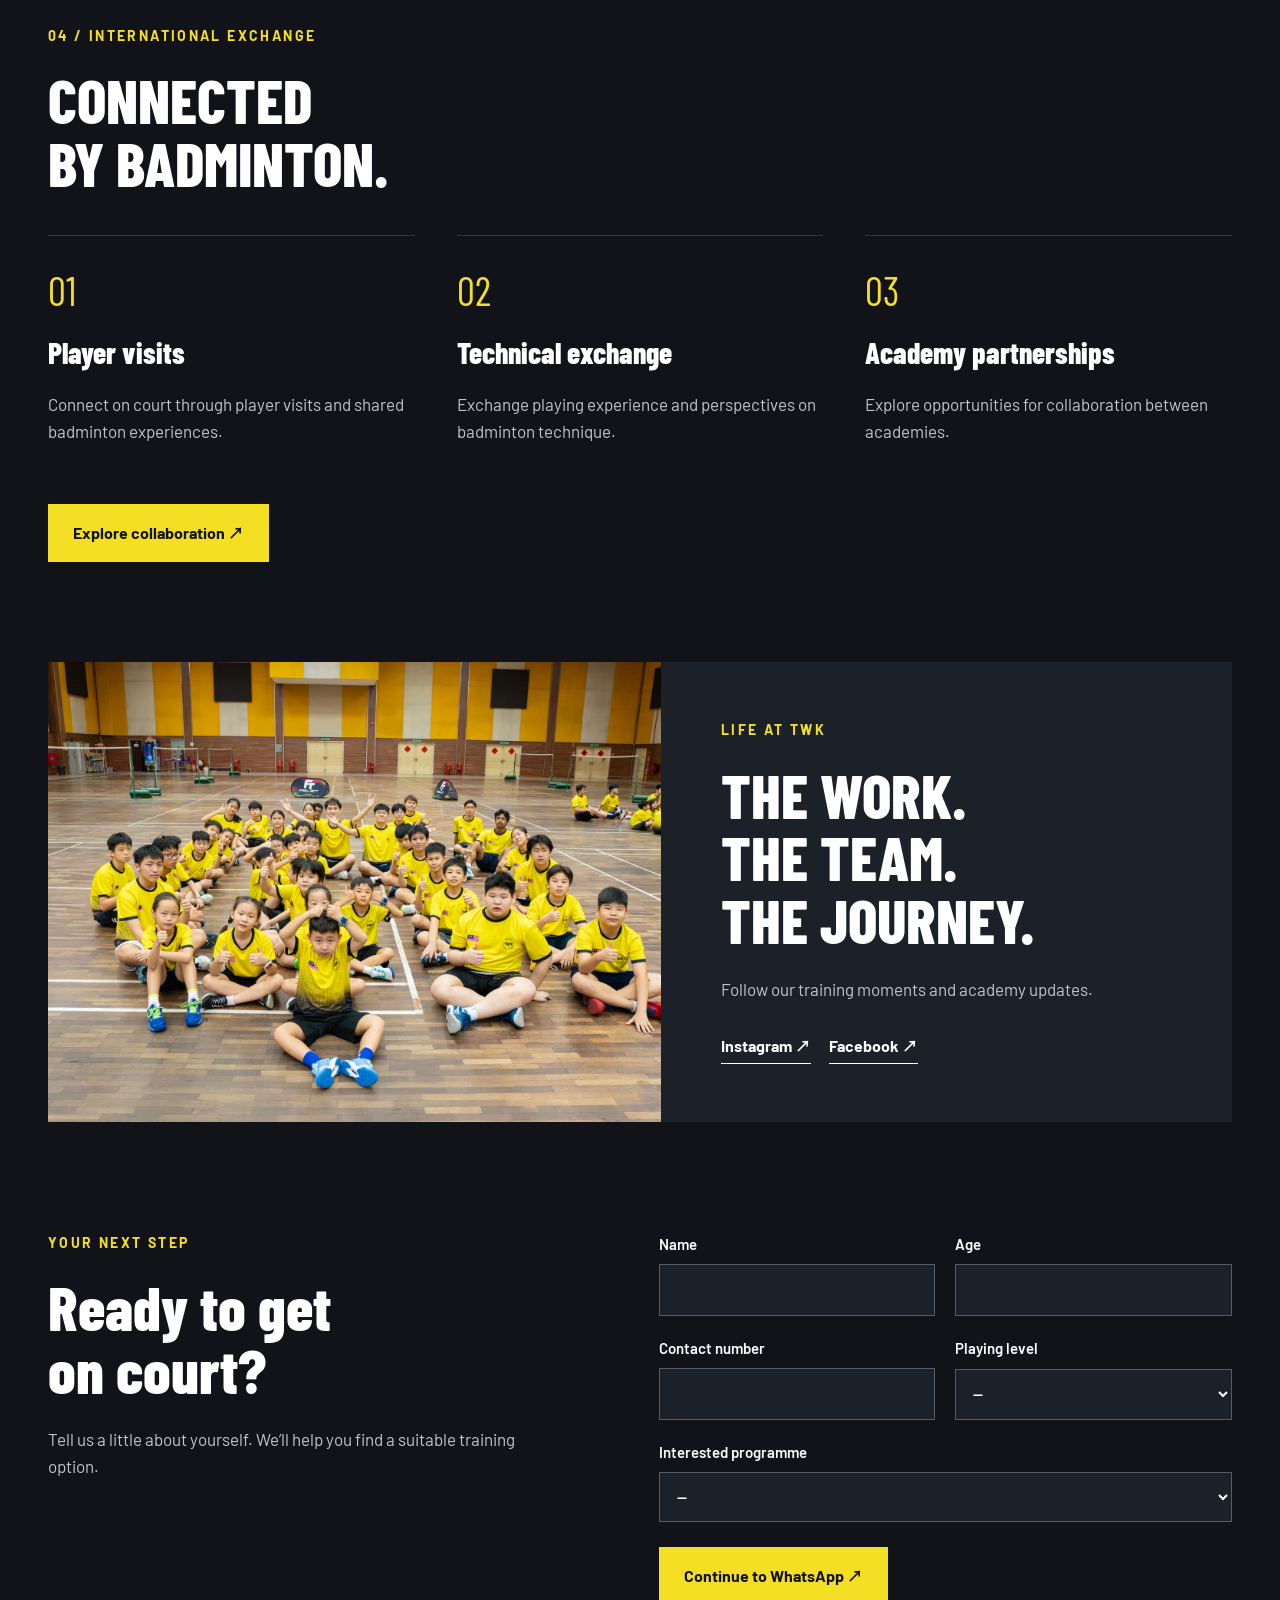
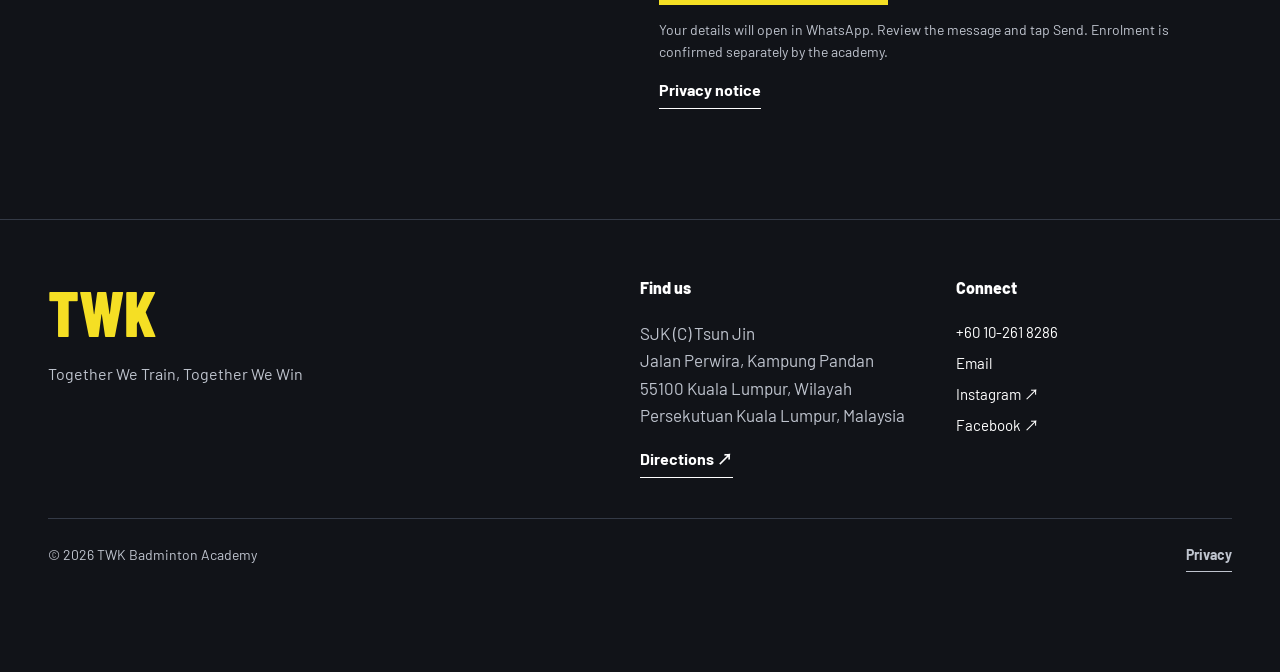
==== commit d44d0719: "Apply charcoal and champion yellow theme" ====
--- a/index.html
+++ b/index.html
@@ -1,4 +1,4 @@
-<!doctype html><html lang="en"><head><meta charset="utf-8"><meta name="viewport" content="width=device-width,initial-scale=1"><meta name="description" content="TWK Badminton Academy in Kuala Lumpur. Training for children, teens and adults, court rental and international badminton exchange."><meta name="theme-color" content="#004aad"><title>Home | TWK Badminton Academy</title><link rel="icon" href="logo.png"><link rel="stylesheet" href="style.css"><script src="app.js" defer></script></head><body><a class="skip" href="#main">Skip to content</a><header><div class="nav-wrap"><a class="brand" href="index.html"><img src="logo.png" alt="TWK logo"><span>TWK<small>BADMINTON ACADEMY</small></span></a><nav id="main-nav" aria-label="Main navigation"><a class="nav-link current" href="index.html"><span class="" data-en="Home" data-zh="首页">Home</span></a><a class="nav-link" href="about.html"><span class="" data-en="Our team" data-zh="关于与教练">Our team</span></a><a class="nav-link" href="training.html"><span class="" data-en="Training" data-zh="训练课程">Training</span></a><a class="nav-link" href="rental.html"><span class="" data-en="Court rental" data-zh="场地租赁">Court rental</span></a><a class="nav-link" href="exchange.html"><span class="" data-en="International" data-zh="国际交流">International</span></a><a class="nav-link" href="contact.html"><span class="" data-en="Contact" data-zh="联系">Contact</span></a></nav><button id="language" class="lang" aria-label="Switch language">中文</button><button id="menu-toggle" class="menu-toggle" aria-label="Open menu" aria-expanded="false" aria-controls="main-nav">☰</button></div></header><main id="main"><section class="hero"><div class="slides"><img class="slide active" src="hero1.webp" alt="Tan Wee Kiong in badminton competition" loading="eager"><img class="slide" src="hero2.webp" alt="Tan Wee Kiong in badminton competition" loading="lazy"><img class="slide" src="hero3.webp" alt="Tan Wee Kiong in badminton competition" loading="lazy"><img class="slide" src="hero4.webp" alt="Tan Wee Kiong in badminton competition" loading="lazy"><img class="slide" src="hero5.webp" alt="Tan Wee Kiong in badminton competition" loading="lazy"></div><div class="hero-shade"></div><div class="hero-content wrap"><span class="eyebrow">KUALA LUMPUR · MALAYSIA</span><h1><span class="" data-en="TOGETHER
+<!doctype html><html lang="en"><head><meta charset="utf-8"><meta name="viewport" content="width=device-width,initial-scale=1"><meta name="description" content="TWK Badminton Academy in Kuala Lumpur. Training for children, teens and adults, court rental and international badminton exchange."><meta name="theme-color" content="#111318"><title>Home | TWK Badminton Academy</title><link rel="icon" href="logo.png"><link rel="stylesheet" href="style.css"><script src="app.js" defer></script></head><body><a class="skip" href="#main">Skip to content</a><header><div class="nav-wrap"><a class="brand" href="index.html"><img src="logo.png" alt="TWK logo"><span>TWK<small>BADMINTON ACADEMY</small></span></a><nav id="main-nav" aria-label="Main navigation"><a class="nav-link current" href="index.html"><span class="" data-en="Home" data-zh="首页">Home</span></a><a class="nav-link" href="about.html"><span class="" data-en="Our team" data-zh="关于与教练">Our team</span></a><a class="nav-link" href="training.html"><span class="" data-en="Training" data-zh="训练课程">Training</span></a><a class="nav-link" href="rental.html"><span class="" data-en="Court rental" data-zh="场地租赁">Court rental</span></a><a class="nav-link" href="exchange.html"><span class="" data-en="International" data-zh="国际交流">International</span></a><a class="nav-link" href="contact.html"><span class="" data-en="Contact" data-zh="联系">Contact</span></a></nav><button id="language" class="lang" aria-label="Switch language">中文</button><button id="menu-toggle" class="menu-toggle" aria-label="Open menu" aria-expanded="false" aria-controls="main-nav">☰</button></div></header><main id="main"><section class="hero"><div class="slides"><img class="slide active" src="hero1.webp" alt="Tan Wee Kiong in badminton competition" loading="eager"><img class="slide" src="hero2.webp" alt="Tan Wee Kiong in badminton competition" loading="lazy"><img class="slide" src="hero3.webp" alt="Tan Wee Kiong in badminton competition" loading="lazy"><img class="slide" src="hero4.webp" alt="Tan Wee Kiong in badminton competition" loading="lazy"><img class="slide" src="hero5.webp" alt="Tan Wee Kiong in badminton competition" loading="lazy"></div><div class="hero-shade"></div><div class="hero-content wrap"><span class="eyebrow">KUALA LUMPUR · MALAYSIA</span><h1><span class="" data-en="TOGETHER
 WE TRAIN." data-zh="一起训练。">TOGETHER
 WE TRAIN.</span><br><em><span class="" data-en="TOGETHER
 WE WIN." data-zh="一起赢。">TOGETHER
--- a/style.css
+++ b/style.css
@@ -7,22 +7,22 @@
 @media(max-width:600px){.floating-wa{right:12px;bottom:12px;font-size:.8125rem;padding:9px 13px}.hero .actions{padding-right:0}.hero{height:860px}.hero-bottom{bottom:20px}.hero .btn.outline{margin-bottom:20px}}
 
 /* Academy profile palette: royal blue #004AAD with soft blue #89AEF4. */
-:root{--navy:#004aad;--panel:#125fbd;--blue-soft:#89aef4;--white:#f8fbff;--muted:#dce9ff;--line:#89aef46b}
-header{background:#004aadef}
-.slide{background:#00377f}
-.hero-shade{background:linear-gradient(90deg,#004aad 0%,#004aadef 22%,#004aad94 45%,transparent 70%),linear-gradient(0deg,#004aadd6,transparent 30%)}
-.hero-content p{color:#e6efff}
-.carousel-controls button{border-color:#89aef4b3;background:#004aad99}
-.court-feature{background:#00377f}
-.court-feature:after{background:linear-gradient(90deg,#004aade6,transparent)}
-input,select{background:#0755b2;border-color:#89aef49c}
-option{background:#0755b2}
+:root{--navy:#111318;--panel:#1c2028;--blue-soft:#343a46;--white:#ffffff;--muted:#bfc4ce;--line:#343a46}
+header{background:#111318f2}
+.slide{background:#08090b}
+.hero-shade{background:linear-gradient(90deg,#111318 0%,#111318f0 22%,#11131899 45%,transparent 70%),linear-gradient(0deg,#111318e0,transparent 30%)}
+.hero-content p{color:#d9dce2}
+.carousel-controls button{border-color:#626977b3;background:#111318b3}
+.court-feature{background:#08090b}
+.court-feature:after{background:linear-gradient(90deg,#111318eb,transparent)}
+input,select{background:#1c2028;border-color:#555c69}
+option{background:#1c2028}
 .course-grid{grid-template-columns:repeat(4,1fr)}
 .coach-grid{grid-template-columns:repeat(2,1fr);gap:46px 32px}
-.coach-grid article{background:#0755b2;border:1px solid var(--line)}
+.coach-grid article{background:#1c2028;border:1px solid var(--line)}
 .coach-grid article>div{padding:28px}
 .coach-facts{margin:0;padding-left:1.2rem;color:var(--muted);font-size:1rem}
 .coach-facts li{margin:.55rem 0}
 @media(max-width:1150px){.course-grid{grid-template-columns:repeat(2,1fr)}}
-@media(max-width:900px){.hero-shade{background:linear-gradient(90deg,#004aade6,#004aad59),linear-gradient(0deg,#004aad,transparent 65%)}}
+@media(max-width:900px){.hero-shade{background:linear-gradient(90deg,#111318eb,#11131866),linear-gradient(0deg,#111318,transparent 65%)}}
 @media(max-width:600px){.course-grid,.coach-grid{grid-template-columns:1fr}}
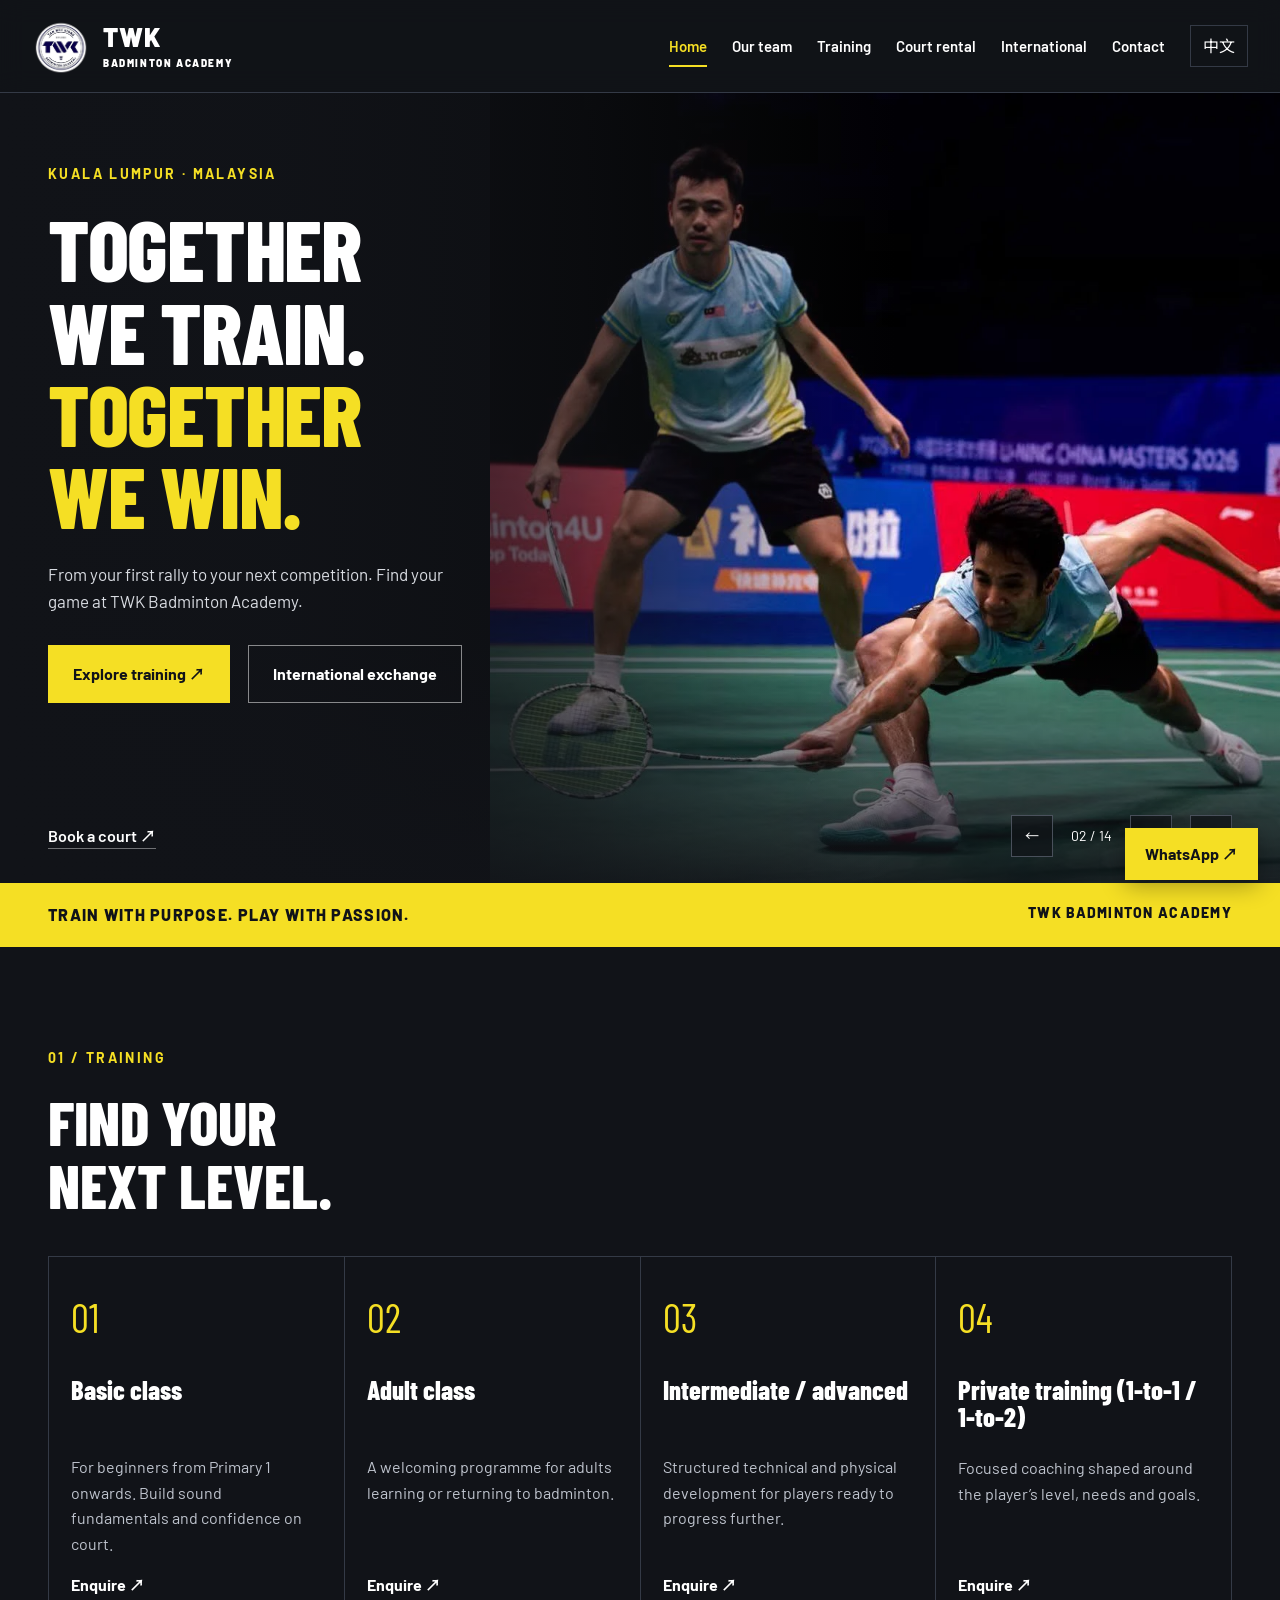
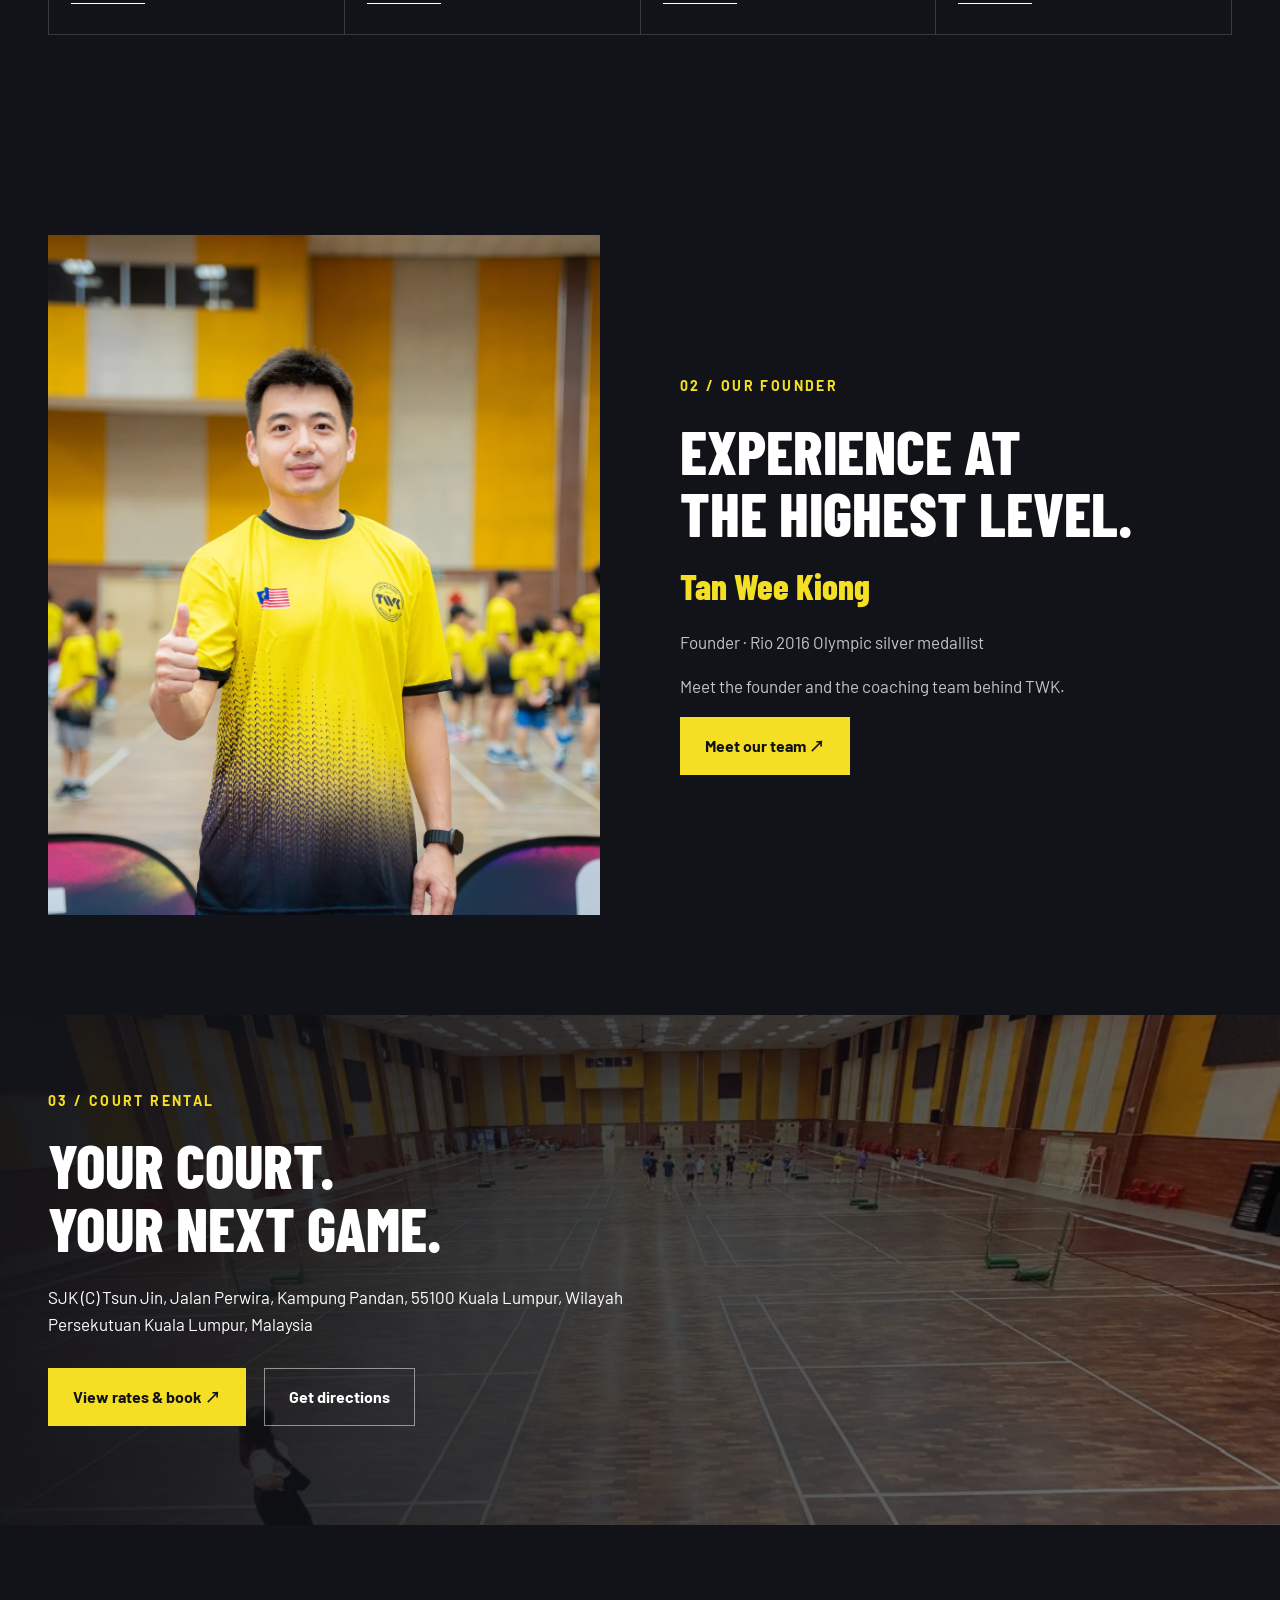
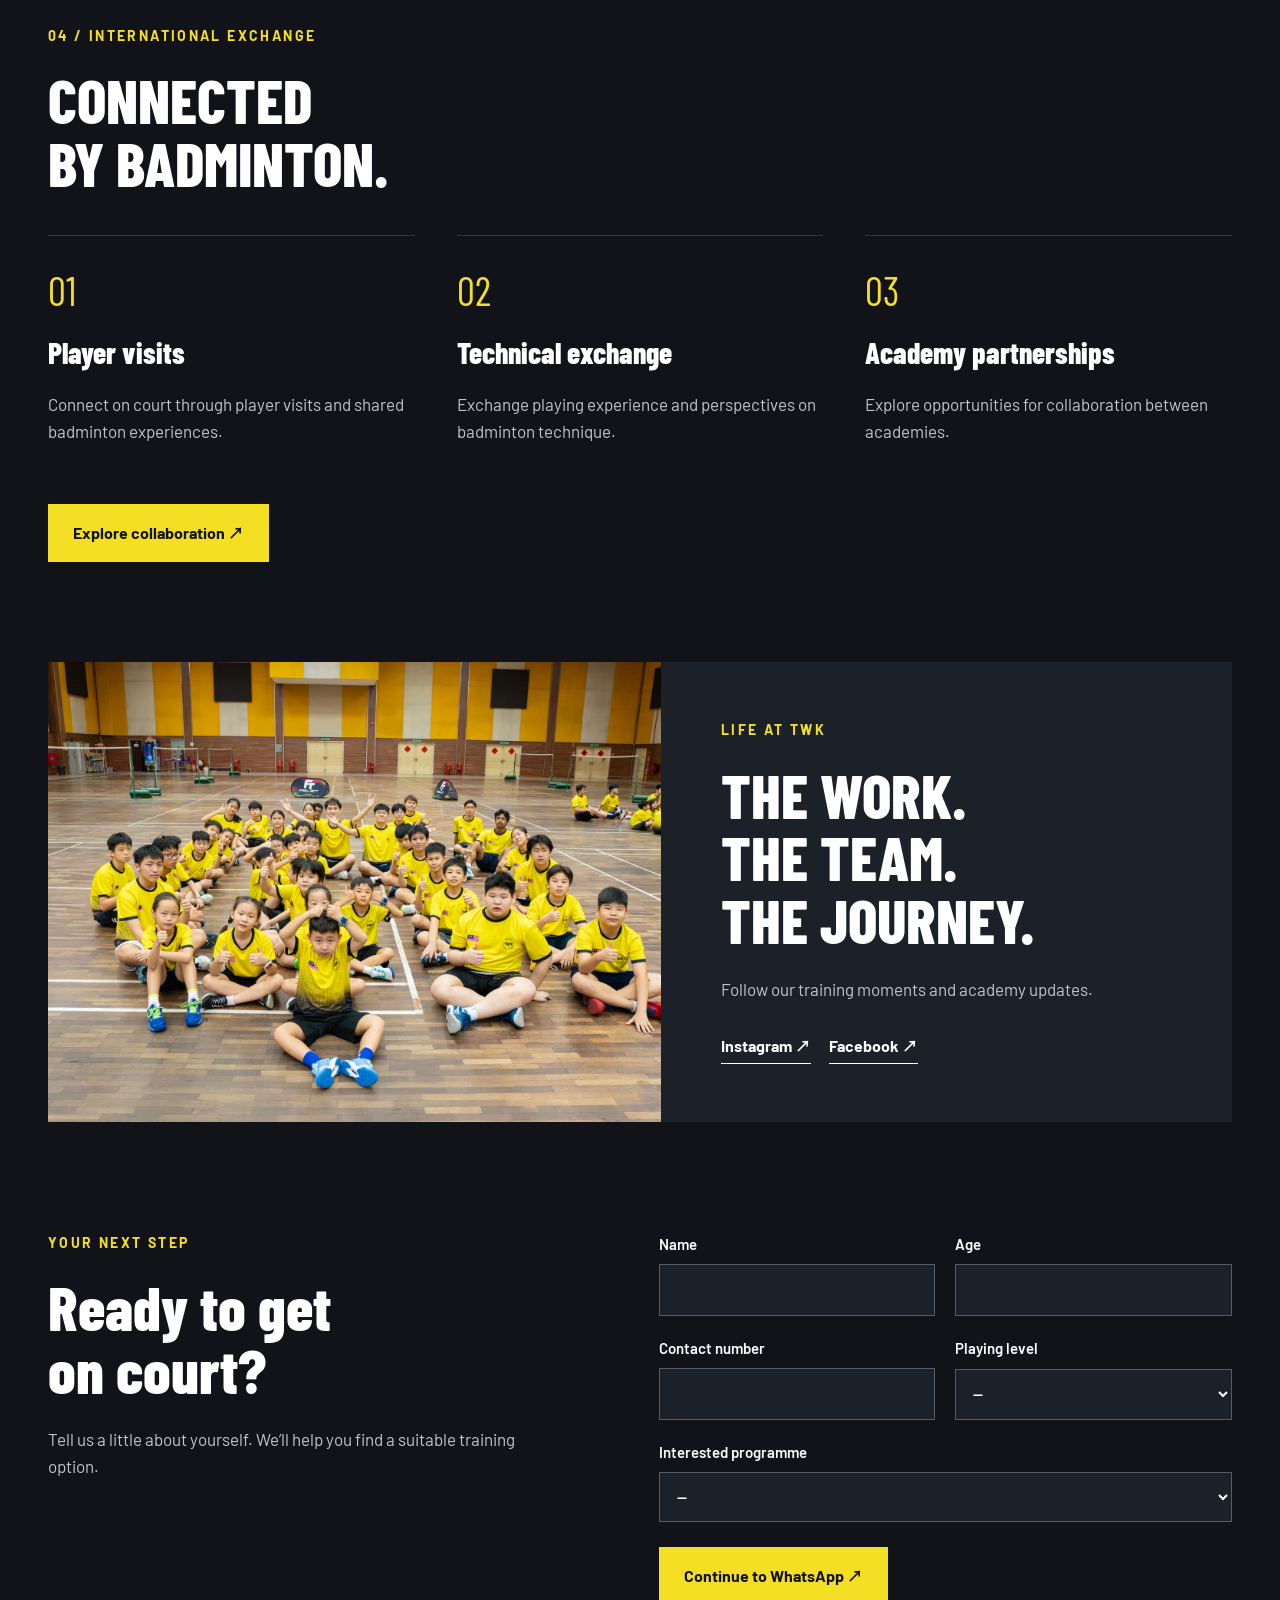
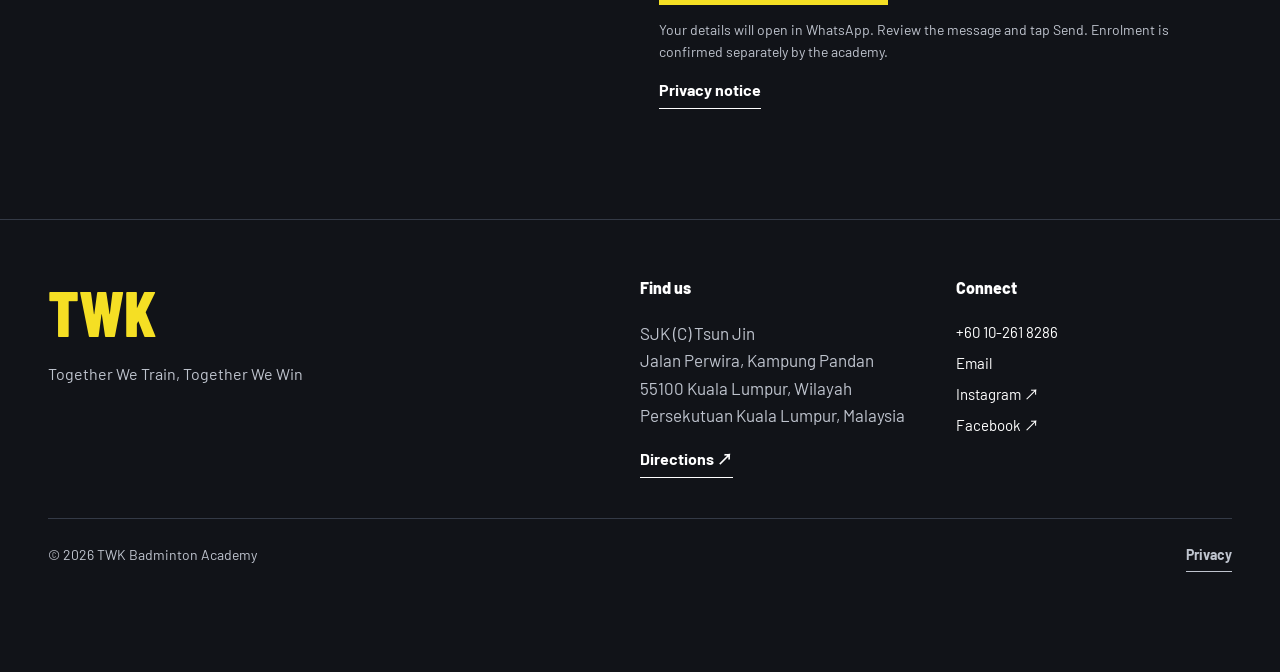
==== commit 828351c7: "Add player carousel photos and update coach portraits" ====
--- a/index.html
+++ b/index.html
@@ -1,8 +1,8 @@
-<!doctype html><html lang="en"><head><meta charset="utf-8"><meta name="viewport" content="width=device-width,initial-scale=1"><meta name="description" content="TWK Badminton Academy in Kuala Lumpur. Training for children, teens and adults, court rental and international badminton exchange."><meta name="theme-color" content="#111318"><title>Home | TWK Badminton Academy</title><link rel="icon" href="logo.png"><link rel="stylesheet" href="style.css"><script src="app.js" defer></script></head><body><a class="skip" href="#main">Skip to content</a><header><div class="nav-wrap"><a class="brand" href="index.html"><img src="logo.png" alt="TWK logo"><span>TWK<small>BADMINTON ACADEMY</small></span></a><nav id="main-nav" aria-label="Main navigation"><a class="nav-link current" href="index.html"><span class="" data-en="Home" data-zh="首页">Home</span></a><a class="nav-link" href="about.html"><span class="" data-en="Our team" data-zh="关于与教练">Our team</span></a><a class="nav-link" href="training.html"><span class="" data-en="Training" data-zh="训练课程">Training</span></a><a class="nav-link" href="rental.html"><span class="" data-en="Court rental" data-zh="场地租赁">Court rental</span></a><a class="nav-link" href="exchange.html"><span class="" data-en="International" data-zh="国际交流">International</span></a><a class="nav-link" href="contact.html"><span class="" data-en="Contact" data-zh="联系">Contact</span></a></nav><button id="language" class="lang" aria-label="Switch language">中文</button><button id="menu-toggle" class="menu-toggle" aria-label="Open menu" aria-expanded="false" aria-controls="main-nav">☰</button></div></header><main id="main"><section class="hero"><div class="slides"><img class="slide active" src="hero1.webp" alt="Tan Wee Kiong in badminton competition" loading="eager"><img class="slide" src="hero2.webp" alt="Tan Wee Kiong in badminton competition" loading="lazy"><img class="slide" src="hero3.webp" alt="Tan Wee Kiong in badminton competition" loading="lazy"><img class="slide" src="hero4.webp" alt="Tan Wee Kiong in badminton competition" loading="lazy"><img class="slide" src="hero5.webp" alt="Tan Wee Kiong in badminton competition" loading="lazy"></div><div class="hero-shade"></div><div class="hero-content wrap"><span class="eyebrow">KUALA LUMPUR · MALAYSIA</span><h1><span class="" data-en="TOGETHER
+<!doctype html><html lang="en"><head><meta charset="utf-8"><meta name="viewport" content="width=device-width,initial-scale=1"><meta name="description" content="TWK Badminton Academy in Kuala Lumpur. Training for children, teens and adults, court rental and international badminton exchange."><meta name="theme-color" content="#111318"><title>Home | TWK Badminton Academy</title><link rel="icon" href="logo.png"><link rel="stylesheet" href="style.css"><script src="app.js" defer></script></head><body><a class="skip" href="#main">Skip to content</a><header><div class="nav-wrap"><a class="brand" href="index.html"><img src="logo.png" alt="TWK logo"><span>TWK<small>BADMINTON ACADEMY</small></span></a><nav id="main-nav" aria-label="Main navigation"><a class="nav-link current" href="index.html"><span class="" data-en="Home" data-zh="首页">Home</span></a><a class="nav-link" href="about.html"><span class="" data-en="Our team" data-zh="关于与教练">Our team</span></a><a class="nav-link" href="training.html"><span class="" data-en="Training" data-zh="训练课程">Training</span></a><a class="nav-link" href="rental.html"><span class="" data-en="Court rental" data-zh="场地租赁">Court rental</span></a><a class="nav-link" href="exchange.html"><span class="" data-en="International" data-zh="国际交流">International</span></a><a class="nav-link" href="contact.html"><span class="" data-en="Contact" data-zh="联系">Contact</span></a></nav><button id="language" class="lang" aria-label="Switch language">中文</button><button id="menu-toggle" class="menu-toggle" aria-label="Open menu" aria-expanded="false" aria-controls="main-nav">☰</button></div></header><main id="main"><section class="hero"><div class="slides"><img class="slide active" src="hero1.webp" alt="TWK Badminton Academy players on court" loading="eager"><img class="slide" src="hero2.webp" alt="TWK Badminton Academy players on court" loading="lazy"><img class="slide" src="hero3.webp" alt="TWK Badminton Academy players on court" loading="lazy"><img class="slide" src="hero4.webp" alt="TWK Badminton Academy players on court" loading="lazy"><img class="slide" src="hero5.webp" alt="TWK Badminton Academy players on court" loading="lazy"><img class="slide" src="hero6.webp" alt="TWK Badminton Academy players on court" loading="lazy"><img class="slide" src="hero7.webp" alt="TWK Badminton Academy players on court" loading="lazy"><img class="slide" src="hero8.webp" alt="TWK Badminton Academy players on court" loading="lazy"><img class="slide" src="hero9.webp" alt="TWK Badminton Academy players on court" loading="lazy"><img class="slide" src="hero10.webp" alt="TWK Badminton Academy players on court" loading="lazy"><img class="slide" src="hero11.webp" alt="TWK Badminton Academy players on court" loading="lazy"><img class="slide" src="hero12.webp" alt="TWK Badminton Academy players on court" loading="lazy"><img class="slide" src="hero13.webp" alt="TWK Badminton Academy players on court" loading="lazy"><img class="slide" src="hero14.webp" alt="TWK Badminton Academy players on court" loading="lazy"></div><div class="hero-shade"></div><div class="hero-content wrap"><span class="eyebrow">KUALA LUMPUR · MALAYSIA</span><h1><span class="" data-en="TOGETHER
 WE TRAIN." data-zh="一起训练。">TOGETHER
 WE TRAIN.</span><br><em><span class="" data-en="TOGETHER
 WE WIN." data-zh="一起赢。">TOGETHER
-WE WIN.</span></em></h1><p class="" data-en="From your first rally to your next competition. Find your game at TWK Badminton Academy." data-zh="从初次挥拍到备战比赛，在 TWK Badminton Academy 找到你的训练方向。">From your first rally to your next competition. Find your game at TWK Badminton Academy.</p><div class="actions"><a class="btn" href="training.html"><span class="" data-en="Explore training ↗" data-zh="了解训练课程 ↗">Explore training ↗</span></a><a class="btn outline" href="exchange.html"><span class="" data-en="International exchange" data-zh="国际交流">International exchange</span></a></div></div><div class="hero-bottom wrap"><a class="hero-rental" href="rental.html"><span class="" data-en="Book a court ↗" data-zh="预约球场 ↗">Book a court ↗</span></a><div class="carousel-controls"><button id="prev" aria-label="Previous photo">←</button><span id="slide-count">01 / 05</span><button id="next" aria-label="Next photo">→</button><button id="pause" aria-label="Pause slideshow">Ⅱ</button></div></div></section><div class="ticker"><span class="" data-en="TRAIN WITH PURPOSE. PLAY WITH PASSION." data-zh="认真训练，热爱每一场。">TRAIN WITH PURPOSE. PLAY WITH PASSION.</span><span>TWK BADMINTON ACADEMY</span></div><section class="wrap section"><div class="section-heading"><span class="eyebrow">01 / TRAINING</span><h2 class="" data-en="FIND YOUR
+WE WIN.</span></em></h1><p class="" data-en="From your first rally to your next competition. Find your game at TWK Badminton Academy." data-zh="从初次挥拍到备战比赛，在 TWK Badminton Academy 找到你的训练方向。">From your first rally to your next competition. Find your game at TWK Badminton Academy.</p><div class="actions"><a class="btn" href="training.html"><span class="" data-en="Explore training ↗" data-zh="了解训练课程 ↗">Explore training ↗</span></a><a class="btn outline" href="exchange.html"><span class="" data-en="International exchange" data-zh="国际交流">International exchange</span></a></div></div><div class="hero-bottom wrap"><a class="hero-rental" href="rental.html"><span class="" data-en="Book a court ↗" data-zh="预约球场 ↗">Book a court ↗</span></a><div class="carousel-controls"><button id="prev" aria-label="Previous photo">←</button><span id="slide-count">01 / 14</span><button id="next" aria-label="Next photo">→</button><button id="pause" aria-label="Pause slideshow">Ⅱ</button></div></div></section><div class="ticker"><span class="" data-en="TRAIN WITH PURPOSE. PLAY WITH PASSION." data-zh="认真训练，热爱每一场。">TRAIN WITH PURPOSE. PLAY WITH PASSION.</span><span>TWK BADMINTON ACADEMY</span></div><section class="wrap section"><div class="section-heading"><span class="eyebrow">01 / TRAINING</span><h2 class="" data-en="FIND YOUR
 NEXT LEVEL." data-zh="迈向下一个阶段。">FIND YOUR
 NEXT LEVEL.</h2></div><div class="course-grid"><a class="course" href="training.html#enquiry"><span class="number">01</span><h3 class="" data-en="Basic class" data-zh="基础班">Basic class</h3><p class="" data-en="For beginners from Primary 1 onwards. Build sound fundamentals and confidence on court." data-zh="适合小学一年级起的初学者，建立正确基本功与上场信心。">For beginners from Primary 1 onwards. Build sound fundamentals and confidence on court.</p><span class="text-link" data-en="Enquire ↗" data-zh="咨询 ↗">Enquire ↗</span></a><a class="course" href="training.html#enquiry"><span class="number">02</span><h3 class="" data-en="Adult class" data-zh="成人班">Adult class</h3><p class="" data-en="A welcoming programme for adults learning or returning to badminton." data-zh="适合初学或重新投入羽毛球运动的成人。">A welcoming programme for adults learning or returning to badminton.</p><span class="text-link" data-en="Enquire ↗" data-zh="咨询 ↗">Enquire ↗</span></a><a class="course" href="training.html#enquiry"><span class="number">03</span><h3 class="" data-en="Intermediate / advanced" data-zh="中级／高级班">Intermediate / advanced</h3><p class="" data-en="Structured technical and physical development for players ready to progress further." data-zh="为已有基础、希望进一步提升技术与体能的学员提供系统训练。">Structured technical and physical development for players ready to progress further.</p><span class="text-link" data-en="Enquire ↗" data-zh="咨询 ↗">Enquire ↗</span></a><a class="course" href="training.html#enquiry"><span class="number">04</span><h3 class="" data-en="Private training (1-to-1 / 1-to-2)" data-zh="私人训练（1 对 1／1 对 2）">Private training (1-to-1 / 1-to-2)</h3><p class="" data-en="Focused coaching shaped around the player’s level, needs and goals." data-zh="根据学员的水平、需要及目标，提供针对性私人训练。">Focused coaching shaped around the player’s level, needs and goals.</p><span class="text-link" data-en="Enquire ↗" data-zh="咨询 ↗">Enquire ↗</span></a></div></section><section class="founder wrap section"><img class="" src="founder.webp" alt="Tan Wee Kiong, founder of TWK Badminton Academy" loading="lazy"><div><span class="eyebrow">02 / OUR FOUNDER</span><h2 class="" data-en="EXPERIENCE AT
 THE HIGHEST LEVEL." data-zh="来自国际赛场的经验。">EXPERIENCE AT
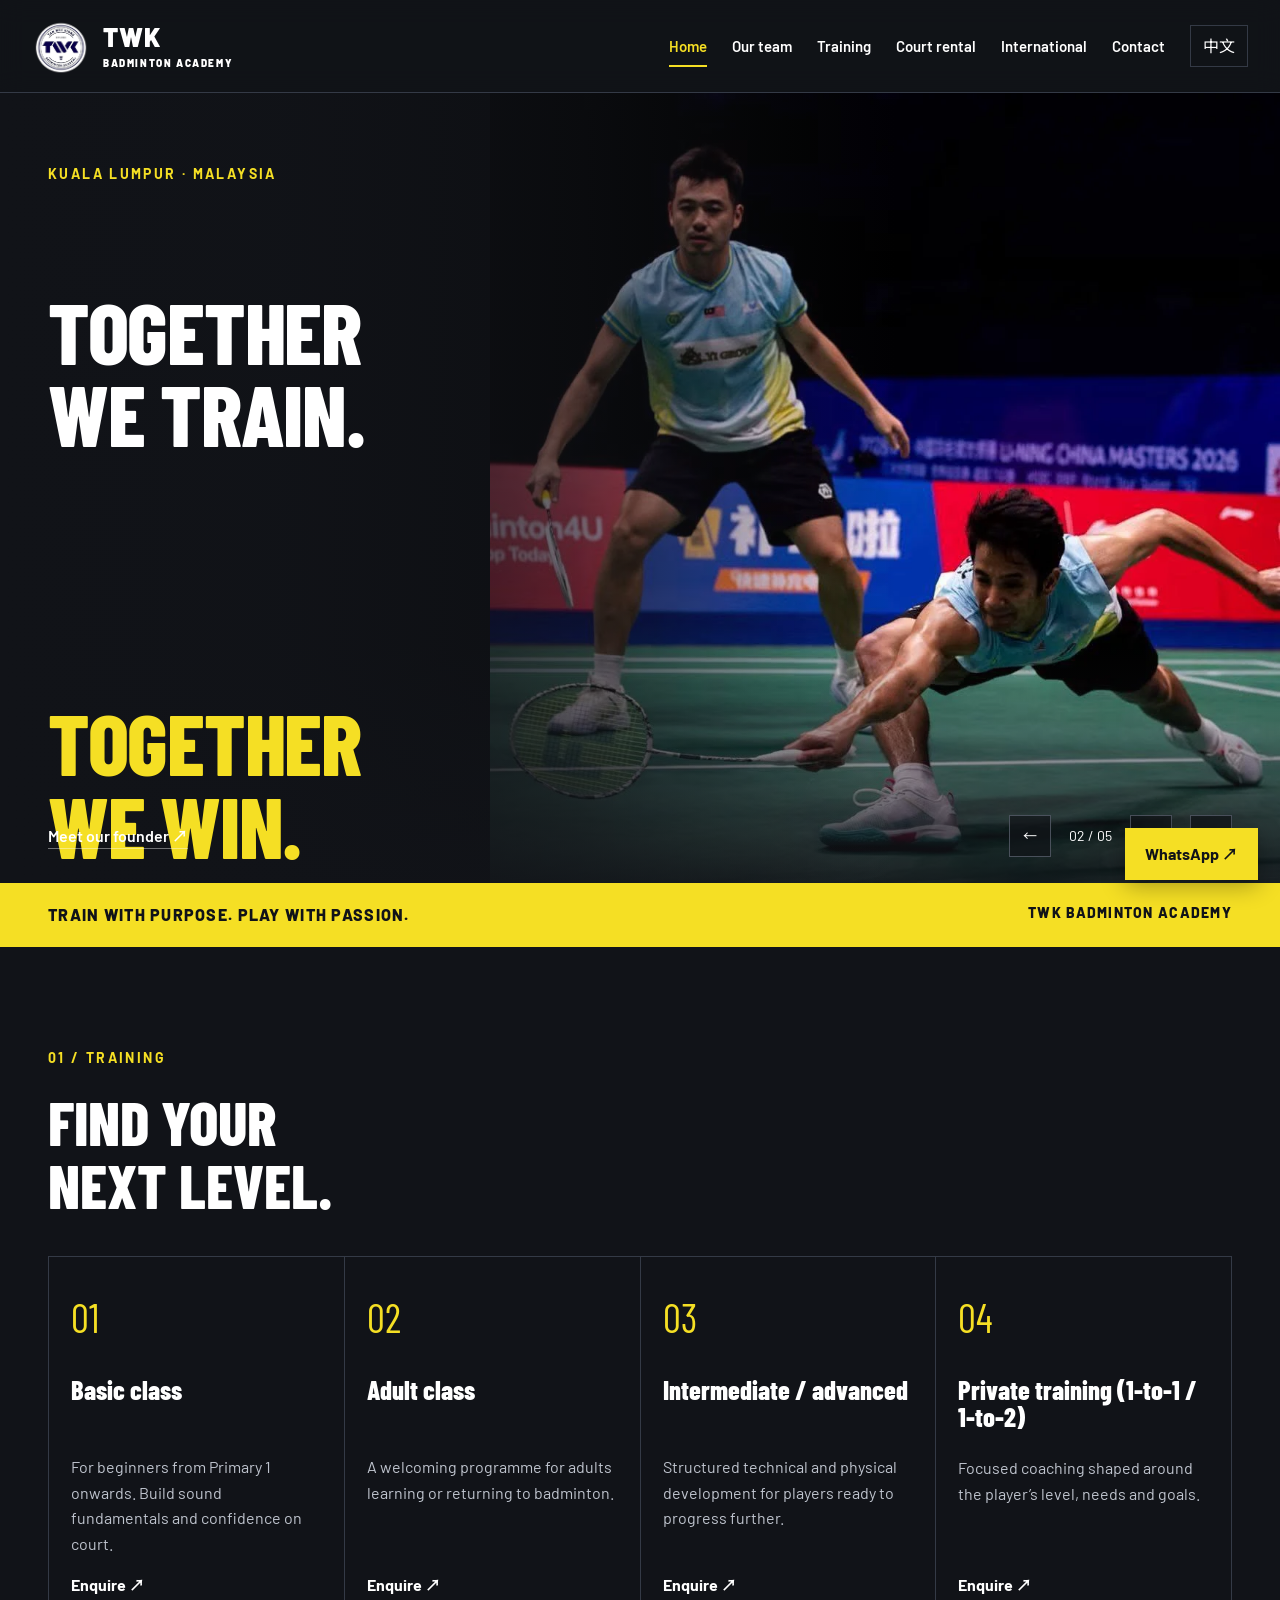
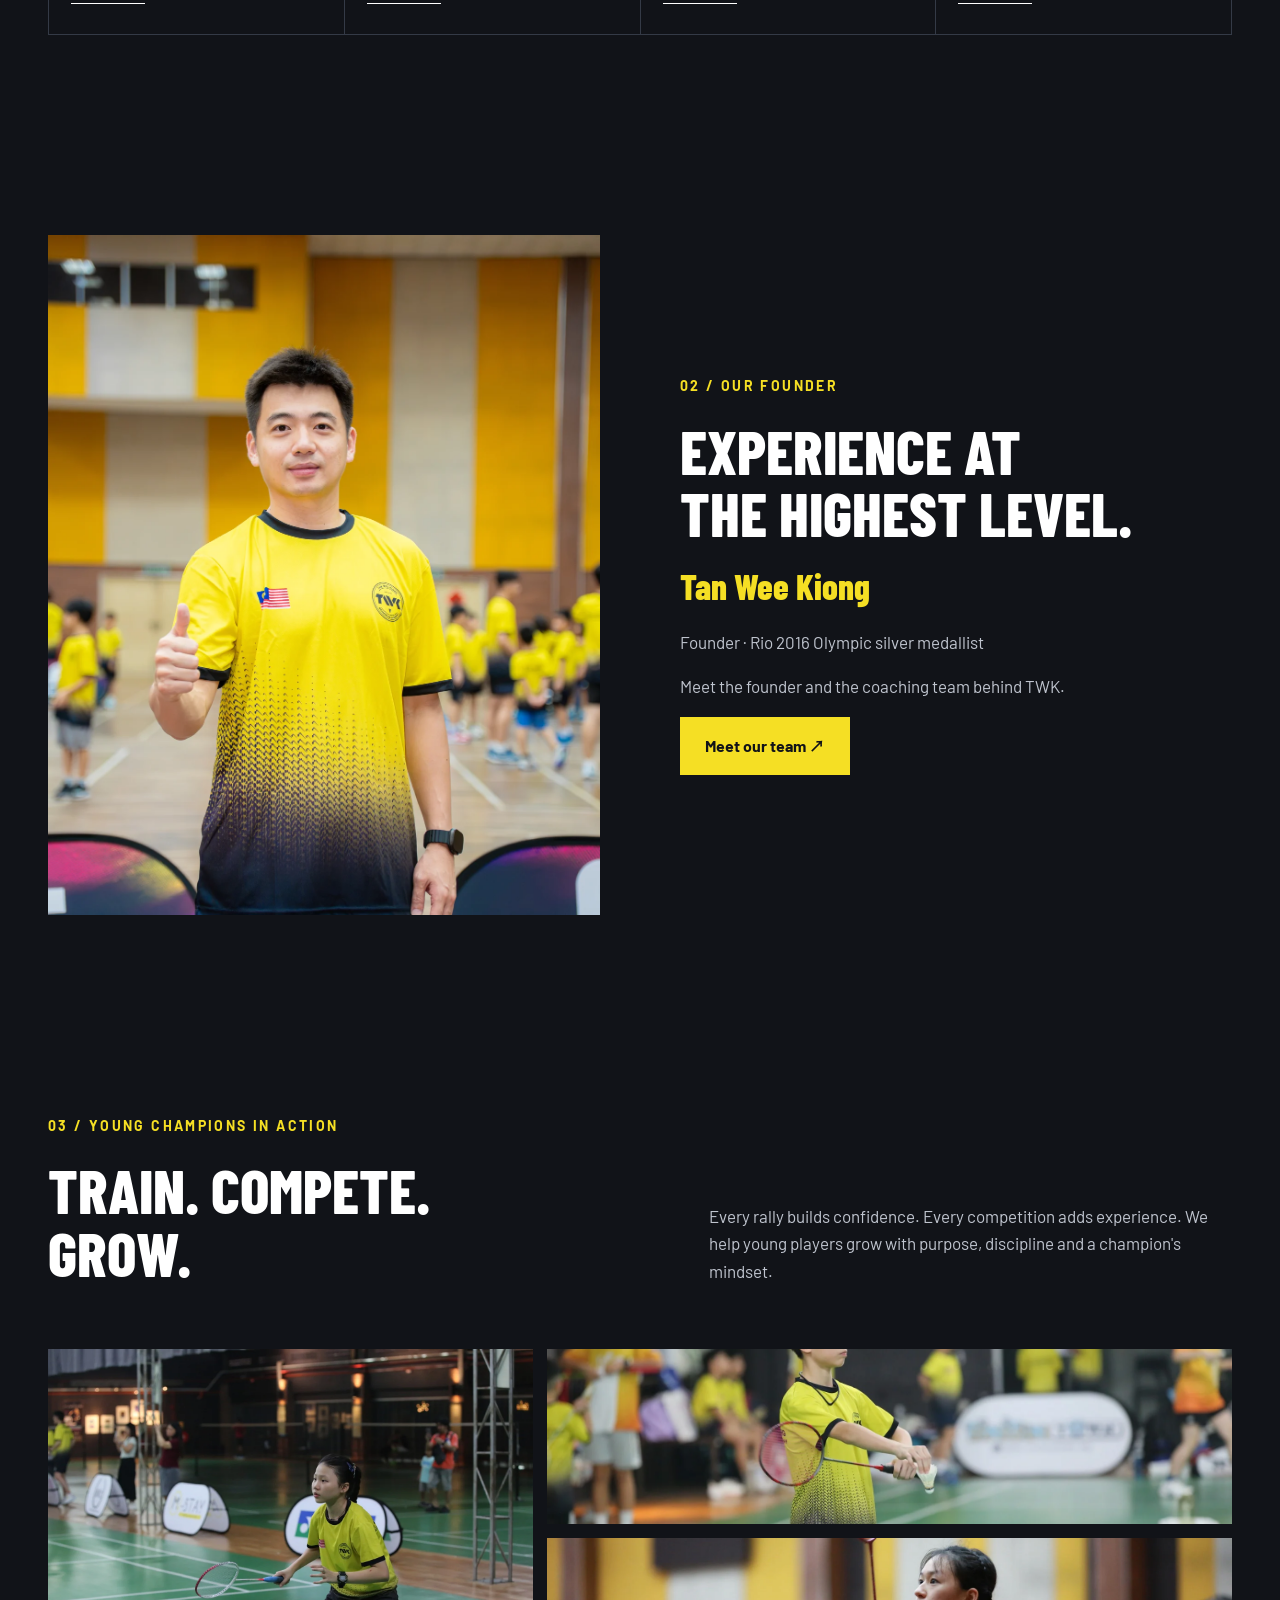
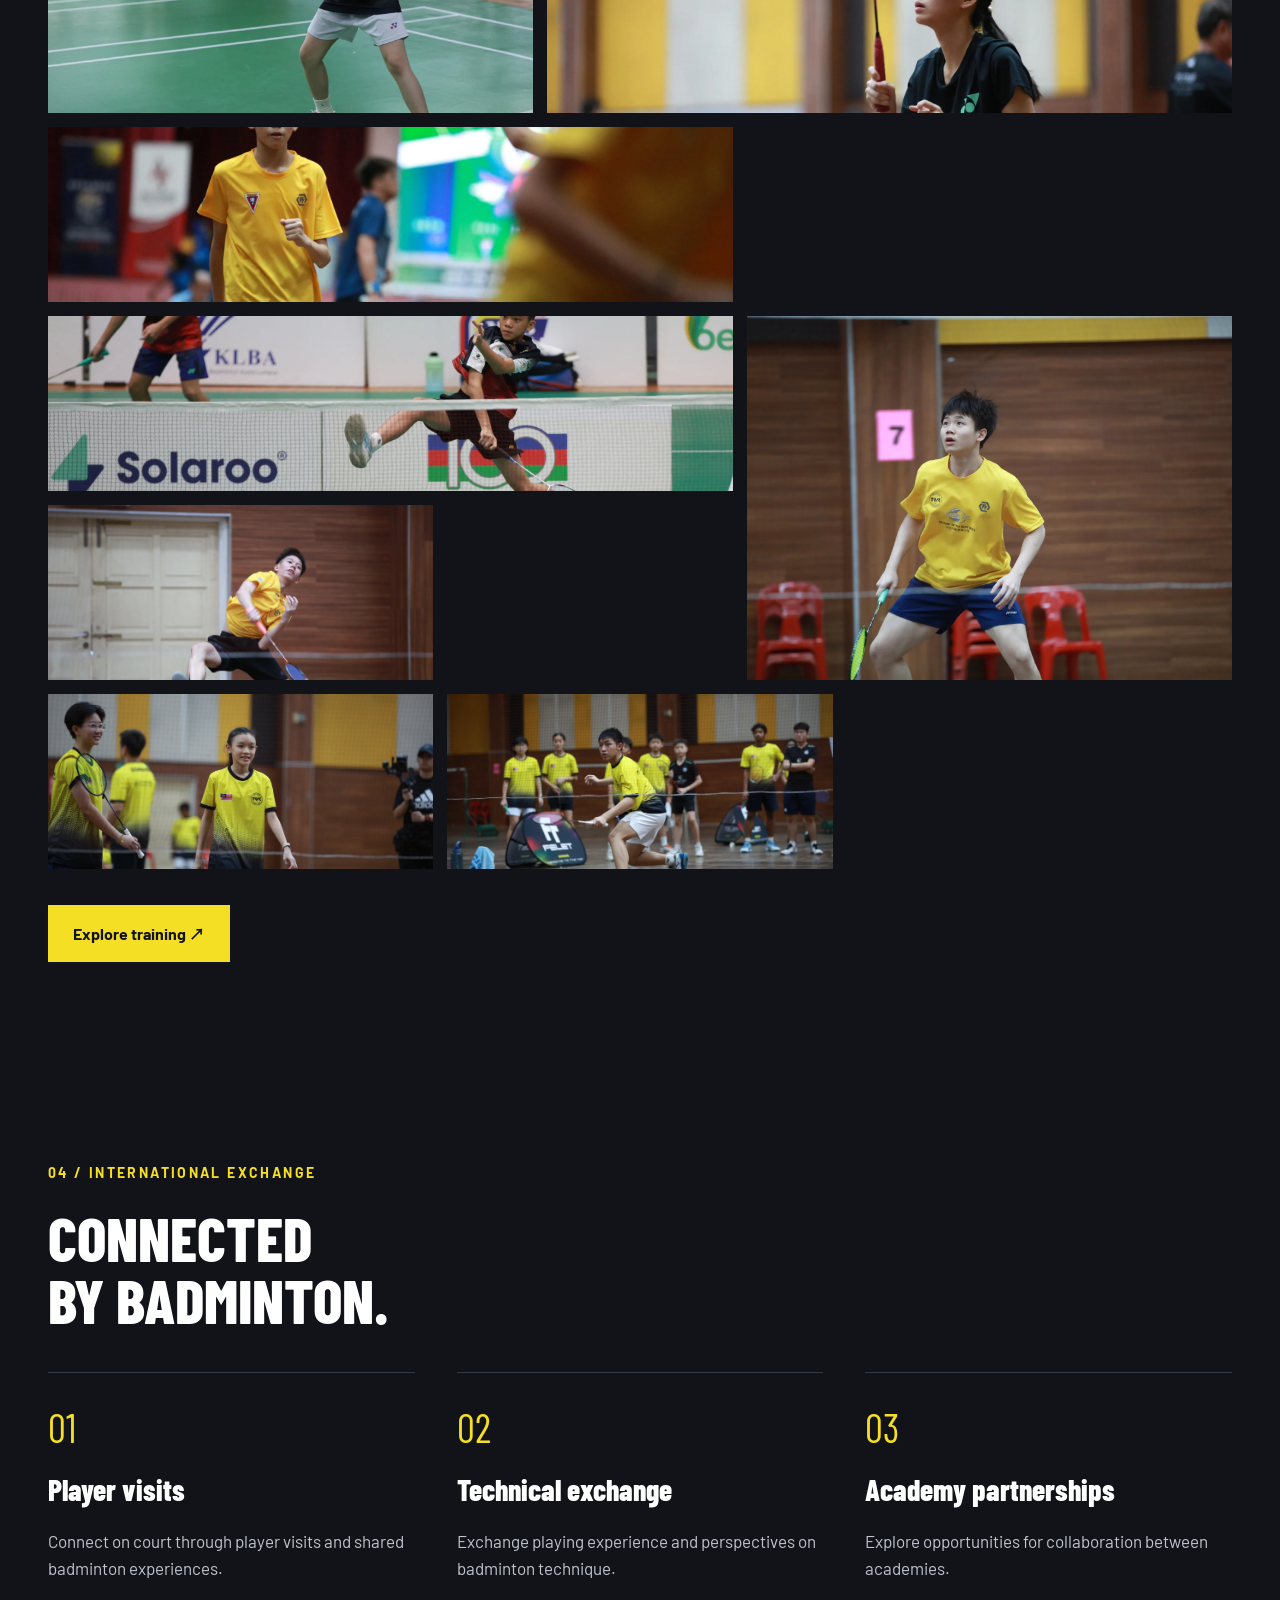
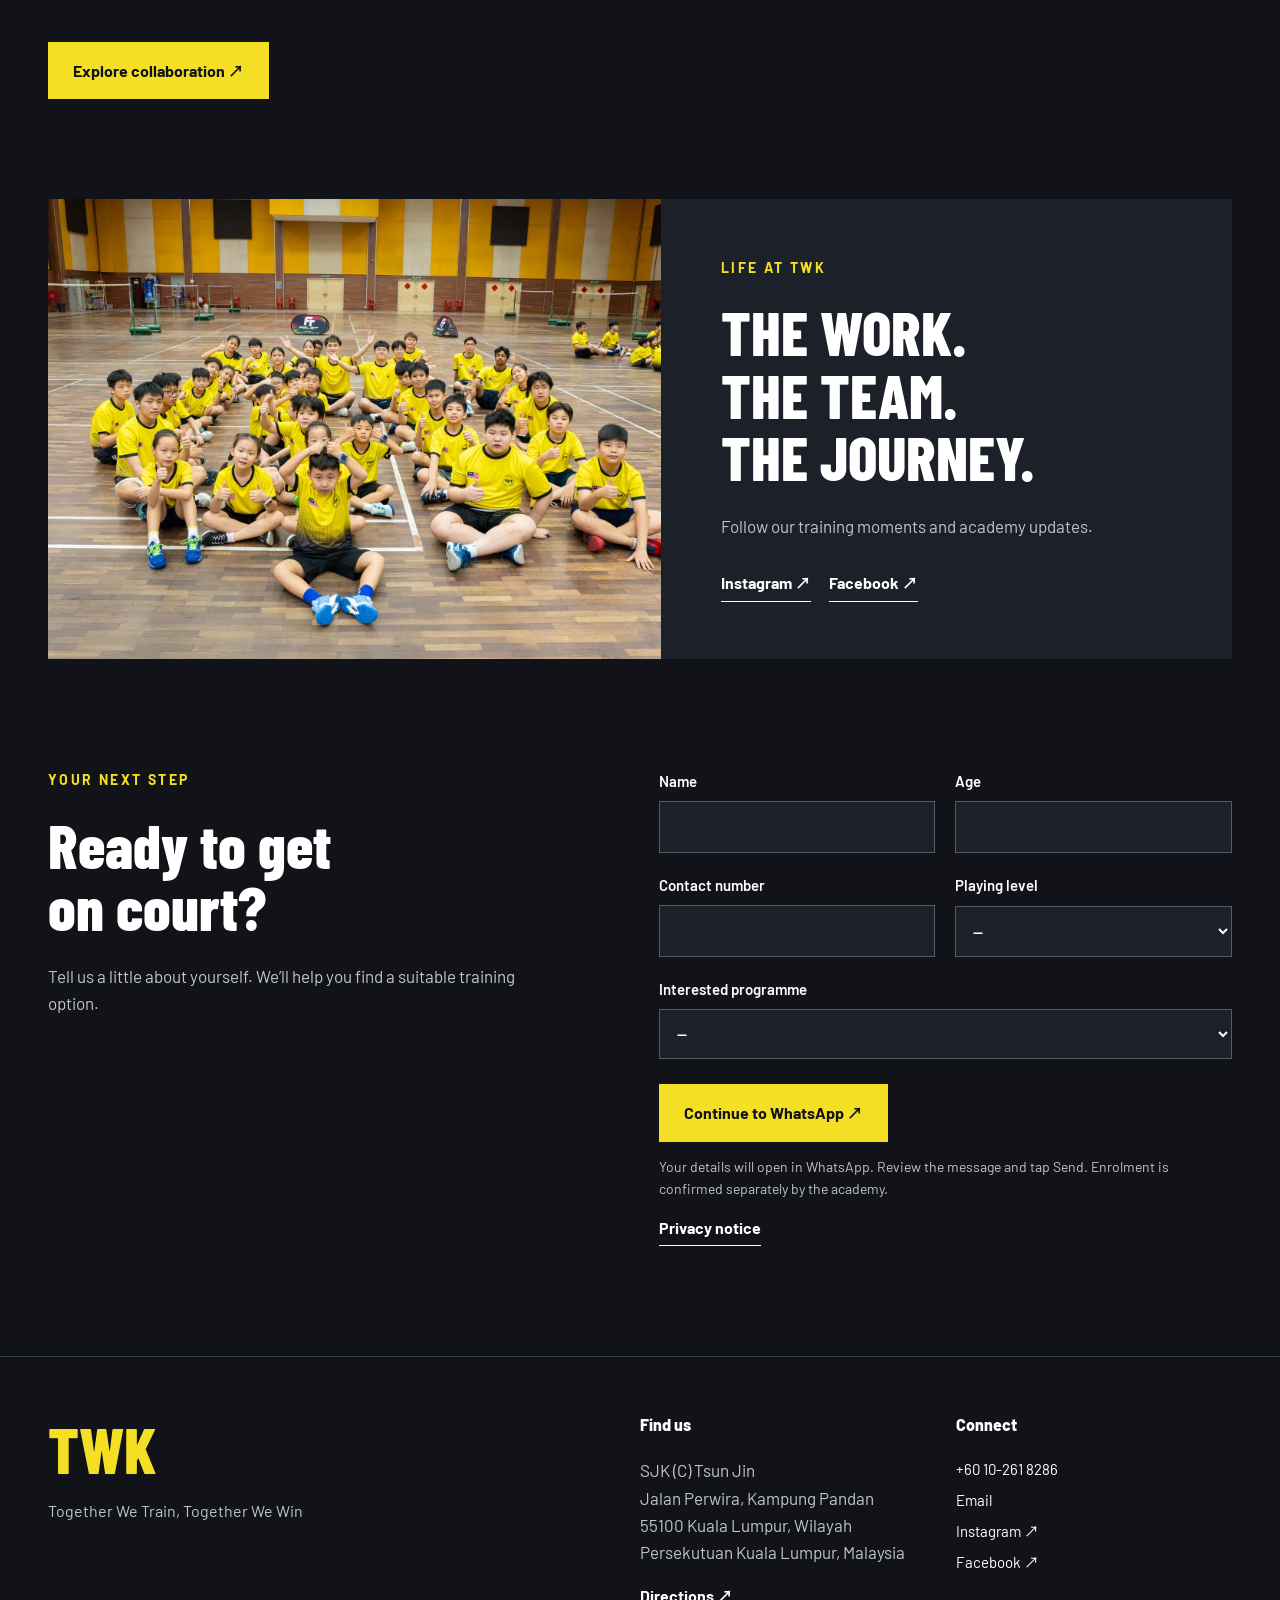
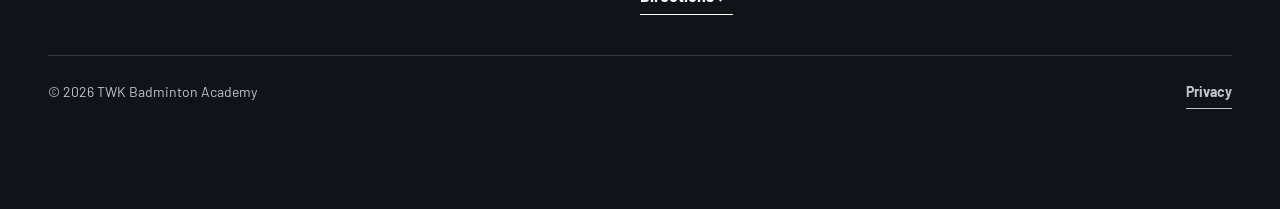
==== commit 095f7088: "Show student player journey and update visit GIF" ====
--- a/index.html
+++ b/index.html
@@ -1,21 +1,308 @@
-<!doctype html><html lang="en"><head><meta charset="utf-8"><meta name="viewport" content="width=device-width,initial-scale=1"><meta name="description" content="TWK Badminton Academy in Kuala Lumpur. Training for children, teens and adults, court rental and international badminton exchange."><meta name="theme-color" content="#111318"><title>Home | TWK Badminton Academy</title><link rel="icon" href="logo.png"><link rel="stylesheet" href="style.css"><script src="app.js" defer></script></head><body><a class="skip" href="#main">Skip to content</a><header><div class="nav-wrap"><a class="brand" href="index.html"><img src="logo.png" alt="TWK logo"><span>TWK<small>BADMINTON ACADEMY</small></span></a><nav id="main-nav" aria-label="Main navigation"><a class="nav-link current" href="index.html"><span class="" data-en="Home" data-zh="首页">Home</span></a><a class="nav-link" href="about.html"><span class="" data-en="Our team" data-zh="关于与教练">Our team</span></a><a class="nav-link" href="training.html"><span class="" data-en="Training" data-zh="训练课程">Training</span></a><a class="nav-link" href="rental.html"><span class="" data-en="Court rental" data-zh="场地租赁">Court rental</span></a><a class="nav-link" href="exchange.html"><span class="" data-en="International" data-zh="国际交流">International</span></a><a class="nav-link" href="contact.html"><span class="" data-en="Contact" data-zh="联系">Contact</span></a></nav><button id="language" class="lang" aria-label="Switch language">中文</button><button id="menu-toggle" class="menu-toggle" aria-label="Open menu" aria-expanded="false" aria-controls="main-nav">☰</button></div></header><main id="main"><section class="hero"><div class="slides"><img class="slide active" src="hero1.webp" alt="TWK Badminton Academy players on court" loading="eager"><img class="slide" src="hero2.webp" alt="TWK Badminton Academy players on court" loading="lazy"><img class="slide" src="hero3.webp" alt="TWK Badminton Academy players on court" loading="lazy"><img class="slide" src="hero4.webp" alt="TWK Badminton Academy players on court" loading="lazy"><img class="slide" src="hero5.webp" alt="TWK Badminton Academy players on court" loading="lazy"><img class="slide" src="hero6.webp" alt="TWK Badminton Academy players on court" loading="lazy"><img class="slide" src="hero7.webp" alt="TWK Badminton Academy players on court" loading="lazy"><img class="slide" src="hero8.webp" alt="TWK Badminton Academy players on court" loading="lazy"><img class="slide" src="hero9.webp" alt="TWK Badminton Academy players on court" loading="lazy"><img class="slide" src="hero10.webp" alt="TWK Badminton Academy players on court" loading="lazy"><img class="slide" src="hero11.webp" alt="TWK Badminton Academy players on court" loading="lazy"><img class="slide" src="hero12.webp" alt="TWK Badminton Academy players on court" loading="lazy"><img class="slide" src="hero13.webp" alt="TWK Badminton Academy players on court" loading="lazy"><img class="slide" src="hero14.webp" alt="TWK Badminton Academy players on court" loading="lazy"></div><div class="hero-shade"></div><div class="hero-content wrap"><span class="eyebrow">KUALA LUMPUR · MALAYSIA</span><h1><span class="" data-en="TOGETHER
+<!doctype html>
+<html lang="en">
+<head>
+<meta charset="utf-8">
+<meta name="viewport" content="width=device-width,initial-scale=1">
+<meta name="description" content="TWK Badminton Academy in Kuala Lumpur. Training for children, teens and adults, player development and international badminton exchange.">
+<meta name="theme-color" content="#111318">
+<title>Home | TWK Badminton Academy</title>
+<link rel="icon" href="logo.png">
+<link rel="stylesheet" href="style.css">
+<script src="app.js" defer>
+</script>
+</head>
+<body>
+<a class="skip" href="#main">Skip to content</a>
+<header>
+<div class="nav-wrap">
+<a class="brand" href="index.html">
+<img src="logo.png" alt="TWK logo">
+<span>TWK<small>BADMINTON ACADEMY</small>
+</span>
+</a>
+<nav id="main-nav" aria-label="Main navigation">
+<a class="nav-link current" href="index.html">
+<span class="" data-en="Home" data-zh="首页">Home</span>
+</a>
+<a class="nav-link" href="about.html">
+<span class="" data-en="Our team" data-zh="关于与教练">Our team</span>
+</a>
+<a class="nav-link" href="training.html">
+<span class="" data-en="Training" data-zh="训练课程">Training</span>
+</a>
+<a class="nav-link" href="rental.html">
+<span class="" data-en="Court rental" data-zh="场地租赁">Court rental</span>
+</a>
+<a class="nav-link" href="exchange.html">
+<span class="" data-en="International" data-zh="国际交流">International</span>
+</a>
+<a class="nav-link" href="contact.html">
+<span class="" data-en="Contact" data-zh="联系">Contact</span>
+</a>
+</nav>
+<button id="language" class="lang" aria-label="Switch language">中文</button>
+<button id="menu-toggle" class="menu-toggle" aria-label="Open menu" aria-expanded="false" aria-controls="main-nav">☰</button>
+</div>
+</header>
+<main id="main">
+<section class="hero">
+<div class="slides">
+<img class="slide active" src="hero1.webp" alt="TWK Badminton Academy players on court" loading="eager">
+<img class="slide" src="hero2.webp" alt="TWK Badminton Academy players on court" loading="lazy">
+<img class="slide" src="hero3.webp" alt="TWK Badminton Academy players on court" loading="lazy">
+<img class="slide" src="hero4.webp" alt="TWK Badminton Academy players on court" loading="lazy">
+<img class="slide" src="hero5.webp" alt="TWK Badminton Academy players on court" loading="lazy">
+</div>
+<div class="hero-shade">
+</div>
+<div class="hero-content wrap">
+<span class="eyebrow">KUALA LUMPUR · MALAYSIA</span>
+<h1>
+<span class="" data-en="TOGETHER
 WE TRAIN." data-zh="一起训练。">TOGETHER
-WE TRAIN.</span><br><em><span class="" data-en="TOGETHER
+WE TRAIN.</span>
+<br>
+<em>
+<span class="" data-en="TOGETHER
 WE WIN." data-zh="一起赢。">TOGETHER
-WE WIN.</span></em></h1><p class="" data-en="From your first rally to your next competition. Find your game at TWK Badminton Academy." data-zh="从初次挥拍到备战比赛，在 TWK Badminton Academy 找到你的训练方向。">From your first rally to your next competition. Find your game at TWK Badminton Academy.</p><div class="actions"><a class="btn" href="training.html"><span class="" data-en="Explore training ↗" data-zh="了解训练课程 ↗">Explore training ↗</span></a><a class="btn outline" href="exchange.html"><span class="" data-en="International exchange" data-zh="国际交流">International exchange</span></a></div></div><div class="hero-bottom wrap"><a class="hero-rental" href="rental.html"><span class="" data-en="Book a court ↗" data-zh="预约球场 ↗">Book a court ↗</span></a><div class="carousel-controls"><button id="prev" aria-label="Previous photo">←</button><span id="slide-count">01 / 14</span><button id="next" aria-label="Next photo">→</button><button id="pause" aria-label="Pause slideshow">Ⅱ</button></div></div></section><div class="ticker"><span class="" data-en="TRAIN WITH PURPOSE. PLAY WITH PASSION." data-zh="认真训练，热爱每一场。">TRAIN WITH PURPOSE. PLAY WITH PASSION.</span><span>TWK BADMINTON ACADEMY</span></div><section class="wrap section"><div class="section-heading"><span class="eyebrow">01 / TRAINING</span><h2 class="" data-en="FIND YOUR
+WE WIN.</span>
+</em>
+</h1>
+<p class="" data-en="From your first rally to your next competition. Find your game at TWK Badminton Academy." data-zh="从初次挥拍到备战比赛，在 TWK Badminton Academy 找到你的训练方向。">From your first rally to your next competition. Find your game at TWK Badminton Academy.</p>
+<div class="actions">
+<a class="btn" href="training.html">
+<span class="" data-en="Explore training ↗" data-zh="了解训练课程 ↗">Explore training ↗</span>
+</a>
+<a class="btn outline" href="exchange.html">
+<span class="" data-en="International exchange" data-zh="国际交流">International exchange</span>
+</a>
+</div>
+</div>
+<div class="hero-bottom wrap">
+<a class="hero-rental" href="about.html">
+<span class="" data-en="Meet our founder ↗" data-zh="认识创办人 ↗">Meet our founder ↗</span>
+</a>
+<div class="carousel-controls">
+<button id="prev" aria-label="Previous photo">←</button>
+<span id="slide-count">01 / 05</span>
+<button id="next" aria-label="Next photo">→</button>
+<button id="pause" aria-label="Pause slideshow">Ⅱ</button>
+</div>
+</div>
+</section>
+<div class="ticker">
+<span class="" data-en="TRAIN WITH PURPOSE. PLAY WITH PASSION." data-zh="认真训练，热爱每一场。">TRAIN WITH PURPOSE. PLAY WITH PASSION.</span>
+<span>TWK BADMINTON ACADEMY</span>
+</div>
+<section class="wrap section">
+<div class="section-heading">
+<span class="eyebrow">01 / TRAINING</span>
+<h2 class="" data-en="FIND YOUR
 NEXT LEVEL." data-zh="迈向下一个阶段。">FIND YOUR
-NEXT LEVEL.</h2></div><div class="course-grid"><a class="course" href="training.html#enquiry"><span class="number">01</span><h3 class="" data-en="Basic class" data-zh="基础班">Basic class</h3><p class="" data-en="For beginners from Primary 1 onwards. Build sound fundamentals and confidence on court." data-zh="适合小学一年级起的初学者，建立正确基本功与上场信心。">For beginners from Primary 1 onwards. Build sound fundamentals and confidence on court.</p><span class="text-link" data-en="Enquire ↗" data-zh="咨询 ↗">Enquire ↗</span></a><a class="course" href="training.html#enquiry"><span class="number">02</span><h3 class="" data-en="Adult class" data-zh="成人班">Adult class</h3><p class="" data-en="A welcoming programme for adults learning or returning to badminton." data-zh="适合初学或重新投入羽毛球运动的成人。">A welcoming programme for adults learning or returning to badminton.</p><span class="text-link" data-en="Enquire ↗" data-zh="咨询 ↗">Enquire ↗</span></a><a class="course" href="training.html#enquiry"><span class="number">03</span><h3 class="" data-en="Intermediate / advanced" data-zh="中级／高级班">Intermediate / advanced</h3><p class="" data-en="Structured technical and physical development for players ready to progress further." data-zh="为已有基础、希望进一步提升技术与体能的学员提供系统训练。">Structured technical and physical development for players ready to progress further.</p><span class="text-link" data-en="Enquire ↗" data-zh="咨询 ↗">Enquire ↗</span></a><a class="course" href="training.html#enquiry"><span class="number">04</span><h3 class="" data-en="Private training (1-to-1 / 1-to-2)" data-zh="私人训练（1 对 1／1 对 2）">Private training (1-to-1 / 1-to-2)</h3><p class="" data-en="Focused coaching shaped around the player’s level, needs and goals." data-zh="根据学员的水平、需要及目标，提供针对性私人训练。">Focused coaching shaped around the player’s level, needs and goals.</p><span class="text-link" data-en="Enquire ↗" data-zh="咨询 ↗">Enquire ↗</span></a></div></section><section class="founder wrap section"><img class="" src="founder.webp" alt="Tan Wee Kiong, founder of TWK Badminton Academy" loading="lazy"><div><span class="eyebrow">02 / OUR FOUNDER</span><h2 class="" data-en="EXPERIENCE AT
+NEXT LEVEL.</h2>
+</div>
+<div class="course-grid">
+<a class="course" href="training.html#enquiry">
+<span class="number">01</span>
+<h3 class="" data-en="Basic class" data-zh="基础班">Basic class</h3>
+<p class="" data-en="For beginners from Primary 1 onwards. Build sound fundamentals and confidence on court." data-zh="适合小学一年级起的初学者，建立正确基本功与上场信心。">For beginners from Primary 1 onwards. Build sound fundamentals and confidence on court.</p>
+<span class="text-link" data-en="Enquire ↗" data-zh="咨询 ↗">Enquire ↗</span>
+</a>
+<a class="course" href="training.html#enquiry">
+<span class="number">02</span>
+<h3 class="" data-en="Adult class" data-zh="成人班">Adult class</h3>
+<p class="" data-en="A welcoming programme for adults learning or returning to badminton." data-zh="适合初学或重新投入羽毛球运动的成人。">A welcoming programme for adults learning or returning to badminton.</p>
+<span class="text-link" data-en="Enquire ↗" data-zh="咨询 ↗">Enquire ↗</span>
+</a>
+<a class="course" href="training.html#enquiry">
+<span class="number">03</span>
+<h3 class="" data-en="Intermediate / advanced" data-zh="中级／高级班">Intermediate / advanced</h3>
+<p class="" data-en="Structured technical and physical development for players ready to progress further." data-zh="为已有基础、希望进一步提升技术与体能的学员提供系统训练。">Structured technical and physical development for players ready to progress further.</p>
+<span class="text-link" data-en="Enquire ↗" data-zh="咨询 ↗">Enquire ↗</span>
+</a>
+<a class="course" href="training.html#enquiry">
+<span class="number">04</span>
+<h3 class="" data-en="Private training (1-to-1 / 1-to-2)" data-zh="私人训练（1 对 1／1 对 2）">Private training (1-to-1 / 1-to-2)</h3>
+<p class="" data-en="Focused coaching shaped around the player’s level, needs and goals." data-zh="根据学员的水平、需要及目标，提供针对性私人训练。">Focused coaching shaped around the player’s level, needs and goals.</p>
+<span class="text-link" data-en="Enquire ↗" data-zh="咨询 ↗">Enquire ↗</span>
+</a>
+</div>
+</section>
+<section class="founder wrap section">
+<img class="" src="founder.webp" alt="Tan Wee Kiong, founder of TWK Badminton Academy" loading="lazy">
+<div>
+<span class="eyebrow">02 / OUR FOUNDER</span>
+<h2 class="" data-en="EXPERIENCE AT
 THE HIGHEST LEVEL." data-zh="来自国际赛场的经验。">EXPERIENCE AT
-THE HIGHEST LEVEL.</h2><h3>Tan Wee Kiong</h3><p class="" data-en="Founder · Rio 2016 Olympic silver medallist" data-zh="创办人 · 2016 里约奥运会银牌得主">Founder · Rio 2016 Olympic silver medallist</p><p class="" data-en="Meet the founder and the coaching team behind TWK." data-zh="认识 TWK 创办人及教练团队。">Meet the founder and the coaching team behind TWK.</p><a class="btn" href="about.html"><span class="" data-en="Meet our team ↗" data-zh="认识团队 ↗">Meet our team ↗</span></a></div></section><section class="court-feature"><img class="" src="court.webp" alt="SJK (C) Tsun Jin badminton hall" loading="lazy"><div class="wrap court-overlay"><span class="eyebrow">03 / COURT RENTAL</span><h2 class="" data-en="YOUR COURT.
-YOUR NEXT GAME." data-zh="你的球场，
-你的下一场。">YOUR COURT.
-YOUR NEXT GAME.</h2><p class="" data-en="SJK (C) Tsun Jin, Jalan Perwira, Kampung Pandan, 55100 Kuala Lumpur, Wilayah Persekutuan Kuala Lumpur, Malaysia" data-zh="循人华小，Jalan Perwira, Kampung Pandan, 55100 Kuala Lumpur, Wilayah Persekutuan Kuala Lumpur, Malaysia">SJK (C) Tsun Jin, Jalan Perwira, Kampung Pandan, 55100 Kuala Lumpur, Wilayah Persekutuan Kuala Lumpur, Malaysia</p><div class="actions"><a class="btn" href="rental.html"><span class="" data-en="View rates & book ↗" data-zh="查看收费与预约 ↗">View rates & book ↗</span></a><a class="btn outline" href="https://maps.app.goo.gl/oto1CBTmUbK7EyiP8" target="_blank" rel="noopener noreferrer"><span class="" data-en="Get directions" data-zh="地图导航">Get directions</span></a></div></div></section><section class="wrap section"><div class="section-heading"><span class="eyebrow">04 / INTERNATIONAL EXCHANGE</span><h2 class="" data-en="CONNECTED
+THE HIGHEST LEVEL.</h2>
+<h3>Tan Wee Kiong</h3>
+<p class="" data-en="Founder · Rio 2016 Olympic silver medallist" data-zh="创办人 · 2016 里约奥运会银牌得主">Founder · Rio 2016 Olympic silver medallist</p>
+<p class="" data-en="Meet the founder and the coaching team behind TWK." data-zh="认识 TWK 创办人及教练团队。">Meet the founder and the coaching team behind TWK.</p>
+<a class="btn" href="about.html">
+<span class="" data-en="Meet our team ↗" data-zh="认识团队 ↗">Meet our team ↗</span>
+</a>
+</div>
+</section>
+<section class="player-journey wrap section">
+<div class="section-heading player-heading">
+<div>
+<span class="eyebrow">03 / YOUNG CHAMPIONS IN ACTION</span>
+<h2 class="" data-en="TRAIN. COMPETE.
+GROW." data-zh="训练、比赛、成长。">TRAIN. COMPETE.
+GROW.</h2>
+</div>
+<p class="" data-en="Every rally builds confidence. Every competition adds experience. We help young players grow with purpose, discipline and a champion's mindset." data-zh="每一次挥拍都在建立信心，每一场比赛都在累积经验。我们以目标、纪律与冠军心态，陪伴年轻球员成长。">Every rally builds confidence. Every competition adds experience. We help young players grow with purpose, discipline and a champion's mindset.</p>
+</div>
+<div class="player-gallery" aria-label="TWK students training and competing">
+<img src="hero6.webp" alt="TWK student preparing to receive a shot" loading="lazy">
+<img src="hero7.webp" alt="TWK student on the badminton court" loading="lazy">
+<img src="hero8.webp" alt="Young badminton player focused during a match" loading="lazy">
+<img src="hero9.webp" alt="Young player celebrating on court" loading="lazy">
+<img src="hero10.webp" alt="Junior badminton player reaching for a shot" loading="lazy">
+<img src="hero11.webp" alt="TWK student tracking the shuttle" loading="lazy">
+<img src="hero12.webp" alt="Young badminton player jumping for an overhead shot" loading="lazy">
+<img src="hero13.webp" alt="TWK student with a coach on court" loading="lazy">
+<img src="hero14.webp" alt="TWK student competing at the net" loading="lazy">
+</div>
+<a class="btn" href="training.html"><span data-en="Explore training ↗" data-zh="了解训练课程 ↗">Explore training ↗</span></a>
+</section>
+<section class="wrap section">
+<div class="section-heading">
+<span class="eyebrow">04 / INTERNATIONAL EXCHANGE</span>
+<h2 class="" data-en="CONNECTED
 BY BADMINTON." data-zh="以羽毛球连接彼此。">CONNECTED
-BY BADMINTON.</h2></div><div class="exchange-grid"><article><span class="number">01</span><h3 class="" data-en="Player visits" data-zh="球员互访">Player visits</h3><p class="" data-en="Connect on court through player visits and shared badminton experiences." data-zh="通过球员到访与互访，在球场上建立联系。">Connect on court through player visits and shared badminton experiences.</p></article><article><span class="number">02</span><h3 class="" data-en="Technical exchange" data-zh="球员技术交流">Technical exchange</h3><p class="" data-en="Exchange playing experience and perspectives on badminton technique." data-zh="交流打球经验与技术心得，拓展对羽毛球的理解。">Exchange playing experience and perspectives on badminton technique.</p></article><article><span class="number">03</span><h3 class="" data-en="Academy partnerships" data-zh="Academy 合作">Academy partnerships</h3><p class="" data-en="Explore opportunities for collaboration between academies." data-zh="探讨 Academy 之间的交流与合作机会。">Explore opportunities for collaboration between academies.</p></article></div><a class="btn" href="exchange.html"><span class="" data-en="Explore collaboration ↗" data-zh="了解交流合作 ↗">Explore collaboration ↗</span></a></section><section class="social wrap"><img class="" src="team.webp" alt="TWK academy team and players" loading="lazy"><div><span class="eyebrow">LIFE AT TWK</span><h2 class="" data-en="THE WORK.
+BY BADMINTON.</h2>
+</div>
+<div class="exchange-grid">
+<article>
+<span class="number">01</span>
+<h3 class="" data-en="Player visits" data-zh="球员互访">Player visits</h3>
+<p class="" data-en="Connect on court through player visits and shared badminton experiences." data-zh="通过球员到访与互访，在球场上建立联系。">Connect on court through player visits and shared badminton experiences.</p>
+</article>
+<article>
+<span class="number">02</span>
+<h3 class="" data-en="Technical exchange" data-zh="球员技术交流">Technical exchange</h3>
+<p class="" data-en="Exchange playing experience and perspectives on badminton technique." data-zh="交流打球经验与技术心得，拓展对羽毛球的理解。">Exchange playing experience and perspectives on badminton technique.</p>
+</article>
+<article>
+<span class="number">03</span>
+<h3 class="" data-en="Academy partnerships" data-zh="Academy 合作">Academy partnerships</h3>
+<p class="" data-en="Explore opportunities for collaboration between academies." data-zh="探讨 Academy 之间的交流与合作机会。">Explore opportunities for collaboration between academies.</p>
+</article>
+</div>
+<a class="btn" href="exchange.html">
+<span class="" data-en="Explore collaboration ↗" data-zh="了解交流合作 ↗">Explore collaboration ↗</span>
+</a>
+</section>
+<section class="social wrap">
+<img class="" src="team.webp" alt="TWK academy team and players" loading="lazy">
+<div>
+<span class="eyebrow">LIFE AT TWK</span>
+<h2 class="" data-en="THE WORK.
 THE TEAM.
 THE JOURNEY." data-zh="训练，团队，
 成长之路。">THE WORK.
 THE TEAM.
-THE JOURNEY.</h2><p class="" data-en="Follow our training moments and academy updates." data-zh="关注训练日常与 Academy 最新动态。">Follow our training moments and academy updates.</p><div class="actions"><a class="text-link" href="https://www.instagram.com/tanweekiongbadmintonacademy/" target="_blank" rel="noopener noreferrer"><span class="" data-en="Instagram ↗" data-zh="Instagram ↗">Instagram ↗</span></a><a class="text-link" href="https://www.facebook.com/profile.php?id=100083049833303" target="_blank" rel="noopener noreferrer"><span class="" data-en="Facebook ↗" data-zh="Facebook ↗">Facebook ↗</span></a></div></div></section><section id="enquiry" class="enquiry wrap"><div><span class="eyebrow">YOUR NEXT STEP</span><h2 class="" data-en="Ready to get
+THE JOURNEY.</h2>
+<p class="" data-en="Follow our training moments and academy updates." data-zh="关注训练日常与 Academy 最新动态。">Follow our training moments and academy updates.</p>
+<div class="actions">
+<a class="text-link" href="https://www.instagram.com/tanweekiongbadmintonacademy/" target="_blank" rel="noopener noreferrer">
+<span class="" data-en="Instagram ↗" data-zh="Instagram ↗">Instagram ↗</span>
+</a>
+<a class="text-link" href="https://www.facebook.com/profile.php?id=100083049833303" target="_blank" rel="noopener noreferrer">
+<span class="" data-en="Facebook ↗" data-zh="Facebook ↗">Facebook ↗</span>
+</a>
+</div>
+</div>
+</section>
+<section id="enquiry" class="enquiry wrap">
+<div>
+<span class="eyebrow">YOUR NEXT STEP</span>
+<h2 class="" data-en="Ready to get
 on court?" data-zh="准备好上场了吗？">Ready to get
-on court?</h2><p class="" data-en="Tell us a little about yourself. We’ll help you find a suitable training option." data-zh="告诉我们你的情况，我们会协助你了解适合的训练选择。">Tell us a little about yourself. We’ll help you find a suitable training option.</p></div><form id="enquiry-form"><div class="form-grid"><label><span class="" data-en="Name" data-zh="姓名">Name</span><input name="name" type="text" required maxlength="100"  autocomplete="name"></label><label><span class="" data-en="Age" data-zh="年龄">Age</span><input name="age" type="number" required maxlength="100" min="1" max="100"></label><label><span class="" data-en="Contact number" data-zh="联系电话">Contact number</span><input name="phone" type="tel" required maxlength="100"  autocomplete="tel"></label><label><span class="" data-en="Playing level" data-zh="羽毛球水平">Playing level</span><select name="level" required><option value="">—</option><option value="Beginner" data-en="Beginner" data-zh="初学者">Beginner</option><option value="Some experience" data-en="Some experience" data-zh="已有基础">Some experience</option><option value="Competitive player" data-en="Competitive player" data-zh="比赛球员">Competitive player</option></select></label><label class="full"><span class="" data-en="Interested programme" data-zh="意向课程">Interested programme</span><select name="course" required><option value="">—</option><option value="Basic class" data-en="Basic class" data-zh="基础班">Basic class</option><option value="Adult class" data-en="Adult class" data-zh="成人班">Adult class</option><option value="Intermediate / advanced" data-en="Intermediate / advanced" data-zh="中级／高级班">Intermediate / advanced</option><option value="Private training (1-to-1 / 1-to-2)" data-en="Private training (1-to-1 / 1-to-2)" data-zh="私人训练（1 对 1／1 对 2）">Private training (1-to-1 / 1-to-2)</option></select></label></div><button class="btn" type="submit"><span class="" data-en="Continue to WhatsApp ↗" data-zh="前往 WhatsApp ↗">Continue to WhatsApp ↗</span></button><p class="small" data-en="Your details will open in WhatsApp. Review the message and tap Send. Enrolment is confirmed separately by the academy." data-zh="资料会带入 WhatsApp，请检查并点击发送。报名安排由 Academy 另行确认。">Your details will open in WhatsApp. Review the message and tap Send. Enrolment is confirmed separately by the academy.</p><a class="text-link" href="privacy.html"><span class="" data-en="Privacy notice" data-zh="隐私说明">Privacy notice</span></a></form></section></main><footer><div class="wrap footer-grid"><div class="footer-brand">TWK<p class="" data-en="Together We Train, Together We Win" data-zh="一起训练，一起赢">Together We Train, Together We Win</p></div><div><h3 class="" data-en="Find us" data-zh="找到我们">Find us</h3><p>SJK (C) Tsun Jin<br>Jalan Perwira, Kampung Pandan<br>55100 Kuala Lumpur, Wilayah Persekutuan Kuala Lumpur, Malaysia</p><a class="text-link" href="https://maps.app.goo.gl/oto1CBTmUbK7EyiP8" target="_blank" rel="noopener noreferrer"><span class="" data-en="Directions ↗" data-zh="地图导航 ↗">Directions ↗</span></a></div><div><h3 class="" data-en="Connect" data-zh="联系">Connect</h3><a class="footer-link" href="https://wa.me/60102618286" target="_blank" rel="noopener noreferrer"><span class="" data-en="+60 10-261 8286" data-zh="+60 10-261 8286">+60 10-261 8286</span></a><a class="footer-link" href="mailto:tanweekiongba@gmail.com"><span class="" data-en="Email" data-zh="电子邮件">Email</span></a><a class="footer-link" href="https://www.instagram.com/tanweekiongbadmintonacademy/" target="_blank" rel="noopener noreferrer"><span class="" data-en="Instagram ↗" data-zh="Instagram ↗">Instagram ↗</span></a><a class="footer-link" href="https://www.facebook.com/profile.php?id=100083049833303" target="_blank" rel="noopener noreferrer"><span class="" data-en="Facebook ↗" data-zh="Facebook ↗">Facebook ↗</span></a></div></div><div class="wrap footer-bottom"><span>© 2026 TWK Badminton Academy</span><a class="text-link" href="privacy.html"><span class="" data-en="Privacy" data-zh="隐私说明">Privacy</span></a></div></footer><a class="floating-wa" href="https://wa.me/60102618286" target="_blank" rel="noopener noreferrer"><span class="" data-en="WhatsApp ↗" data-zh="WhatsApp 咨询 ↗">WhatsApp ↗</span></a></body></html>+on court?</h2>
+<p class="" data-en="Tell us a little about yourself. We’ll help you find a suitable training option." data-zh="告诉我们你的情况，我们会协助你了解适合的训练选择。">Tell us a little about yourself. We’ll help you find a suitable training option.</p>
+</div>
+<form id="enquiry-form">
+<div class="form-grid">
+<label>
+<span class="" data-en="Name" data-zh="姓名">Name</span>
+<input name="name" type="text" required maxlength="100"  autocomplete="name">
+</label>
+<label>
+<span class="" data-en="Age" data-zh="年龄">Age</span>
+<input name="age" type="number" required maxlength="100" min="1" max="100">
+</label>
+<label>
+<span class="" data-en="Contact number" data-zh="联系电话">Contact number</span>
+<input name="phone" type="tel" required maxlength="100"  autocomplete="tel">
+</label>
+<label>
+<span class="" data-en="Playing level" data-zh="羽毛球水平">Playing level</span>
+<select name="level" required>
+<option value="">—</option>
+<option value="Beginner" data-en="Beginner" data-zh="初学者">Beginner</option>
+<option value="Some experience" data-en="Some experience" data-zh="已有基础">Some experience</option>
+<option value="Competitive player" data-en="Competitive player" data-zh="比赛球员">Competitive player</option>
+</select>
+</label>
+<label class="full">
+<span class="" data-en="Interested programme" data-zh="意向课程">Interested programme</span>
+<select name="course" required>
+<option value="">—</option>
+<option value="Basic class" data-en="Basic class" data-zh="基础班">Basic class</option>
+<option value="Adult class" data-en="Adult class" data-zh="成人班">Adult class</option>
+<option value="Intermediate / advanced" data-en="Intermediate / advanced" data-zh="中级／高级班">Intermediate / advanced</option>
+<option value="Private training (1-to-1 / 1-to-2)" data-en="Private training (1-to-1 / 1-to-2)" data-zh="私人训练（1 对 1／1 对 2）">Private training (1-to-1 / 1-to-2)</option>
+</select>
+</label>
+</div>
+<button class="btn" type="submit">
+<span class="" data-en="Continue to WhatsApp ↗" data-zh="前往 WhatsApp ↗">Continue to WhatsApp ↗</span>
+</button>
+<p class="small" data-en="Your details will open in WhatsApp. Review the message and tap Send. Enrolment is confirmed separately by the academy." data-zh="资料会带入 WhatsApp，请检查并点击发送。报名安排由 Academy 另行确认。">Your details will open in WhatsApp. Review the message and tap Send. Enrolment is confirmed separately by the academy.</p>
+<a class="text-link" href="privacy.html">
+<span class="" data-en="Privacy notice" data-zh="隐私说明">Privacy notice</span>
+</a>
+</form>
+</section>
+</main>
+<footer>
+<div class="wrap footer-grid">
+<div class="footer-brand">TWK<p class="" data-en="Together We Train, Together We Win" data-zh="一起训练，一起赢">Together We Train, Together We Win</p>
+</div>
+<div>
+<h3 class="" data-en="Find us" data-zh="找到我们">Find us</h3>
+<p>SJK (C) Tsun Jin<br>Jalan Perwira, Kampung Pandan<br>55100 Kuala Lumpur, Wilayah Persekutuan Kuala Lumpur, Malaysia</p>
+<a class="text-link" href="https://maps.app.goo.gl/oto1CBTmUbK7EyiP8" target="_blank" rel="noopener noreferrer">
+<span class="" data-en="Directions ↗" data-zh="地图导航 ↗">Directions ↗</span>
+</a>
+</div>
+<div>
+<h3 class="" data-en="Connect" data-zh="联系">Connect</h3>
+<a class="footer-link" href="https://wa.me/60102618286" target="_blank" rel="noopener noreferrer">
+<span class="" data-en="+60 10-261 8286" data-zh="+60 10-261 8286">+60 10-261 8286</span>
+</a>
+<a class="footer-link" href="mailto:tanweekiongba@gmail.com">
+<span class="" data-en="Email" data-zh="电子邮件">Email</span>
+</a>
+<a class="footer-link" href="https://www.instagram.com/tanweekiongbadmintonacademy/" target="_blank" rel="noopener noreferrer">
+<span class="" data-en="Instagram ↗" data-zh="Instagram ↗">Instagram ↗</span>
+</a>
+<a class="footer-link" href="https://www.facebook.com/profile.php?id=100083049833303" target="_blank" rel="noopener noreferrer">
+<span class="" data-en="Facebook ↗" data-zh="Facebook ↗">Facebook ↗</span>
+</a>
+</div>
+</div>
+<div class="wrap footer-bottom">
+<span>© 2026 TWK Badminton Academy</span>
+<a class="text-link" href="privacy.html">
+<span class="" data-en="Privacy" data-zh="隐私说明">Privacy</span>
+</a>
+</div>
+</footer>
+<a class="floating-wa" href="https://wa.me/60102618286" target="_blank" rel="noopener noreferrer">
+<span class="" data-en="WhatsApp ↗" data-zh="WhatsApp 咨询 ↗">WhatsApp ↗</span>
+</a>
+</body>
+</html>
--- a/style.css
+++ b/style.css
@@ -15,6 +15,9 @@
 .carousel-controls button{border-color:#626977b3;background:#111318b3}
 .court-feature{background:#08090b}
 .court-feature:after{background:linear-gradient(90deg,#111318eb,transparent)}
+.player-heading{display:grid;grid-template-columns:1.15fr 1fr;gap:60px;align-items:end}.player-heading p{margin:0 0 24px}.player-gallery{display:grid;grid-template-columns:repeat(12,1fr);grid-auto-rows:175px;gap:14px;margin-bottom:36px}.player-gallery img{width:100%;height:100%;object-fit:cover}.player-gallery img:nth-child(1),.player-gallery img:nth-child(6){grid-column:span 5;grid-row:span 2}.player-gallery img:nth-child(2),.player-gallery img:nth-child(3),.player-gallery img:nth-child(4),.player-gallery img:nth-child(5){grid-column:span 7}.player-gallery img:nth-child(7),.player-gallery img:nth-child(8),.player-gallery img:nth-child(9){grid-column:span 4}
+@media(max-width:900px){.player-heading{grid-template-columns:1fr;gap:0}.player-gallery{grid-template-columns:repeat(2,1fr);grid-auto-rows:220px}.player-gallery img,.player-gallery img:nth-child(n){grid-column:span 1;grid-row:span 1}.player-gallery img:first-child{grid-column:1/-1;grid-row:span 2}}
+@media(max-width:600px){.player-gallery{grid-template-columns:1fr;grid-auto-rows:240px;gap:10px}.player-gallery img,.player-gallery img:nth-child(n){grid-column:1;grid-row:span 1}.player-gallery img:first-child{grid-row:span 1}.player-heading p{margin-bottom:0}}
 input,select{background:#1c2028;border-color:#555c69}
 option{background:#1c2028}
 .course-grid{grid-template-columns:repeat(4,1fr)}
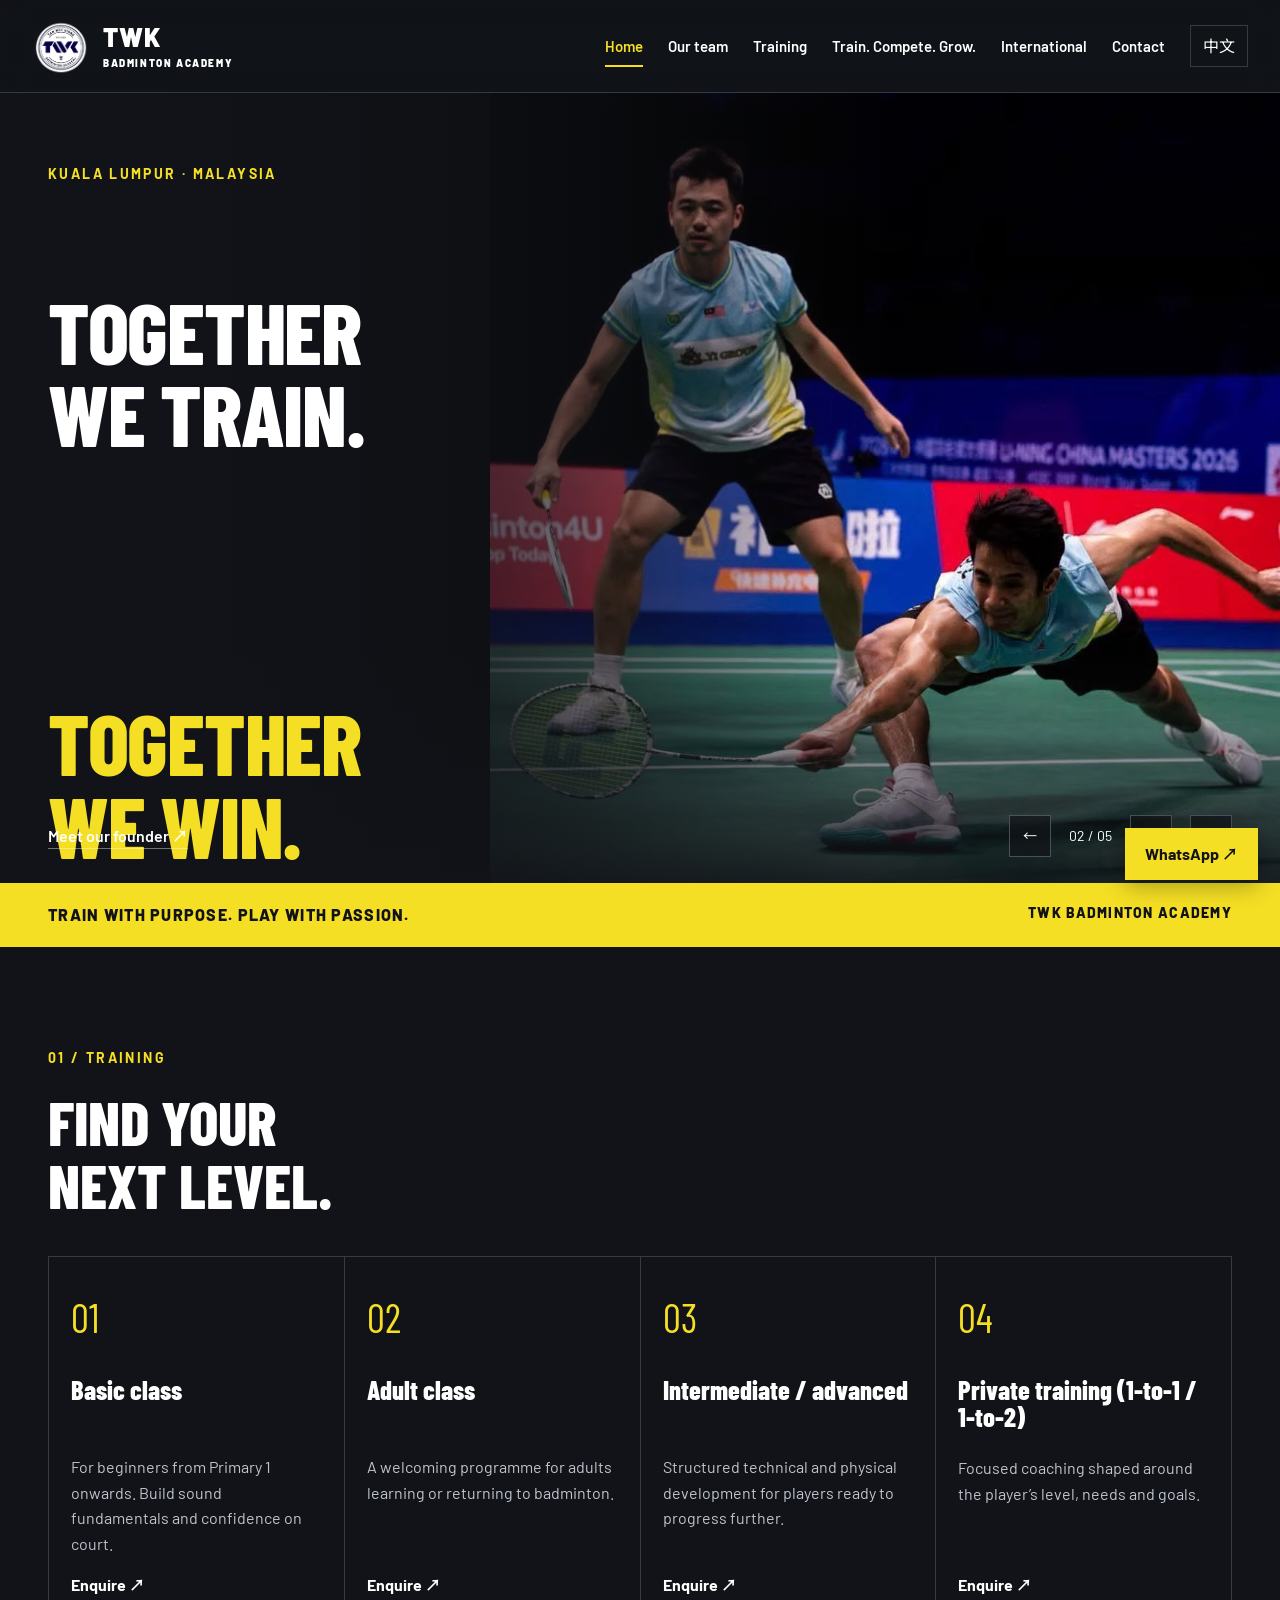
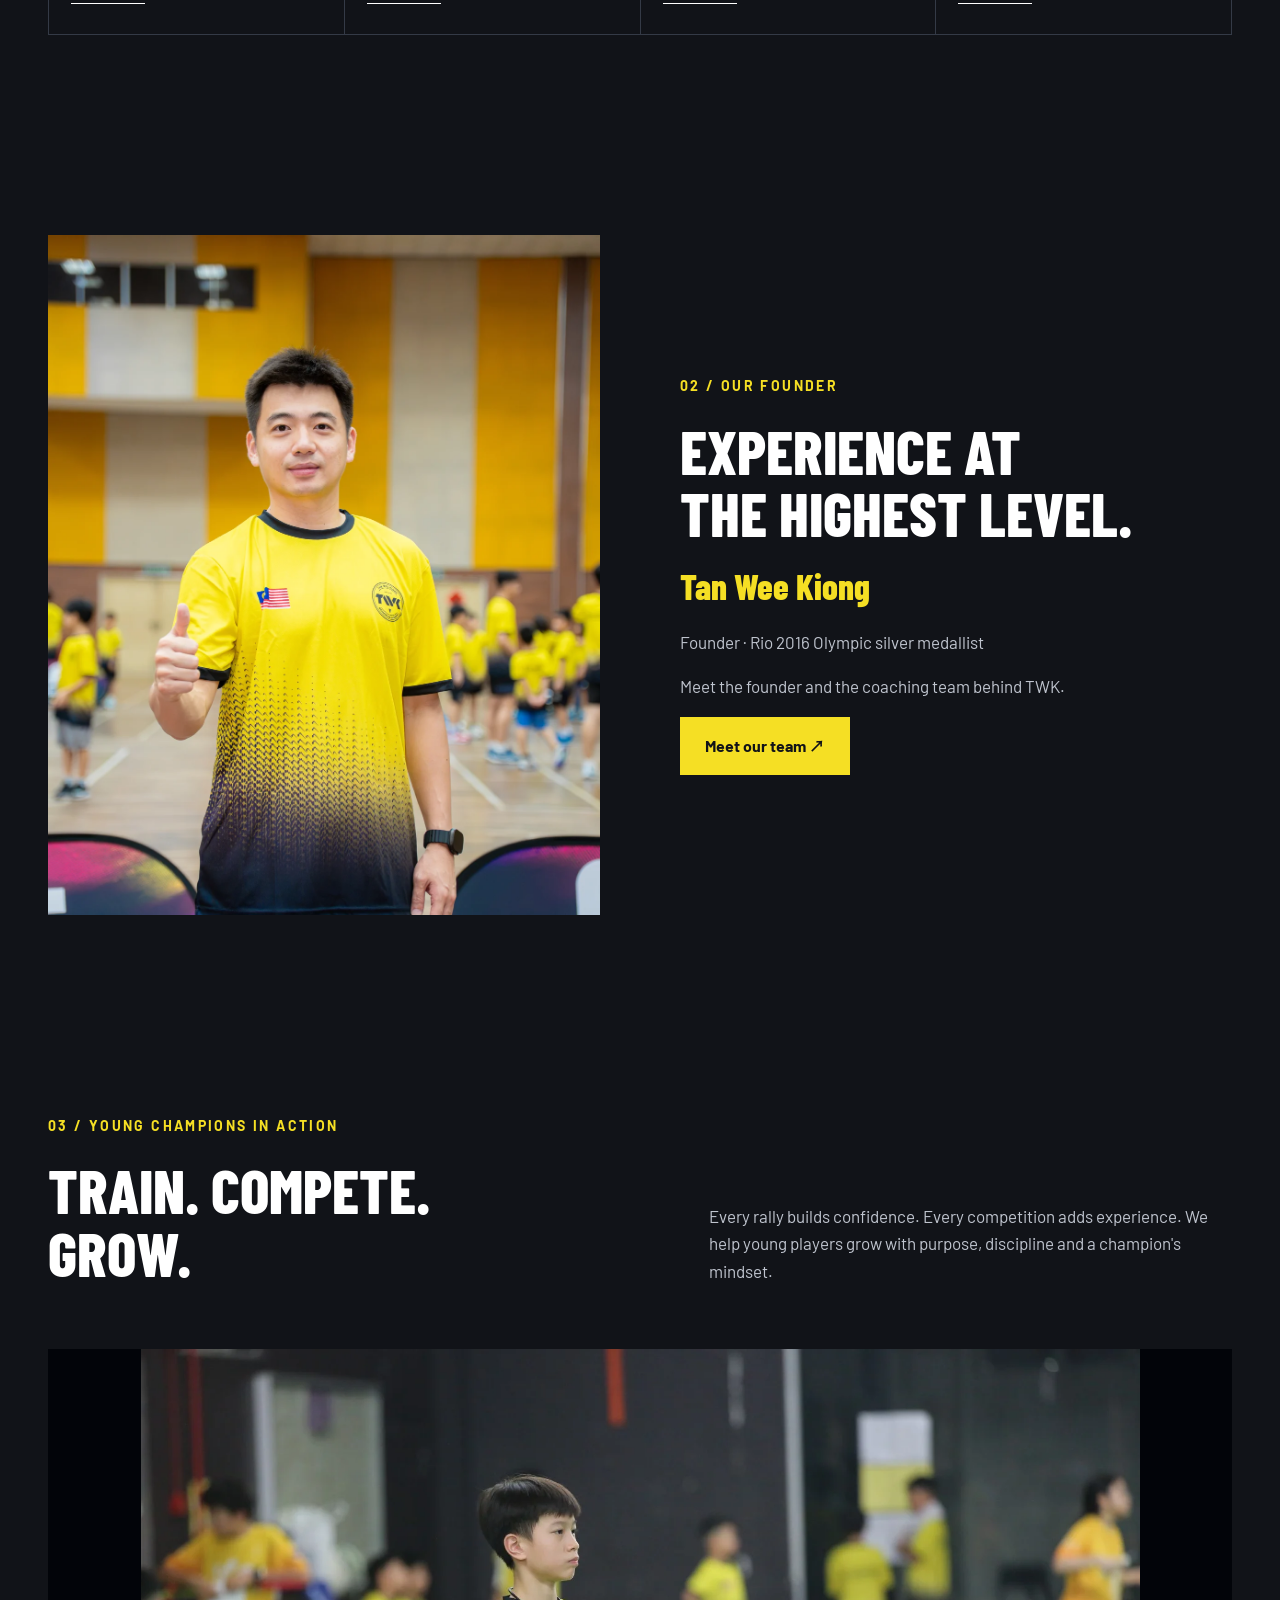
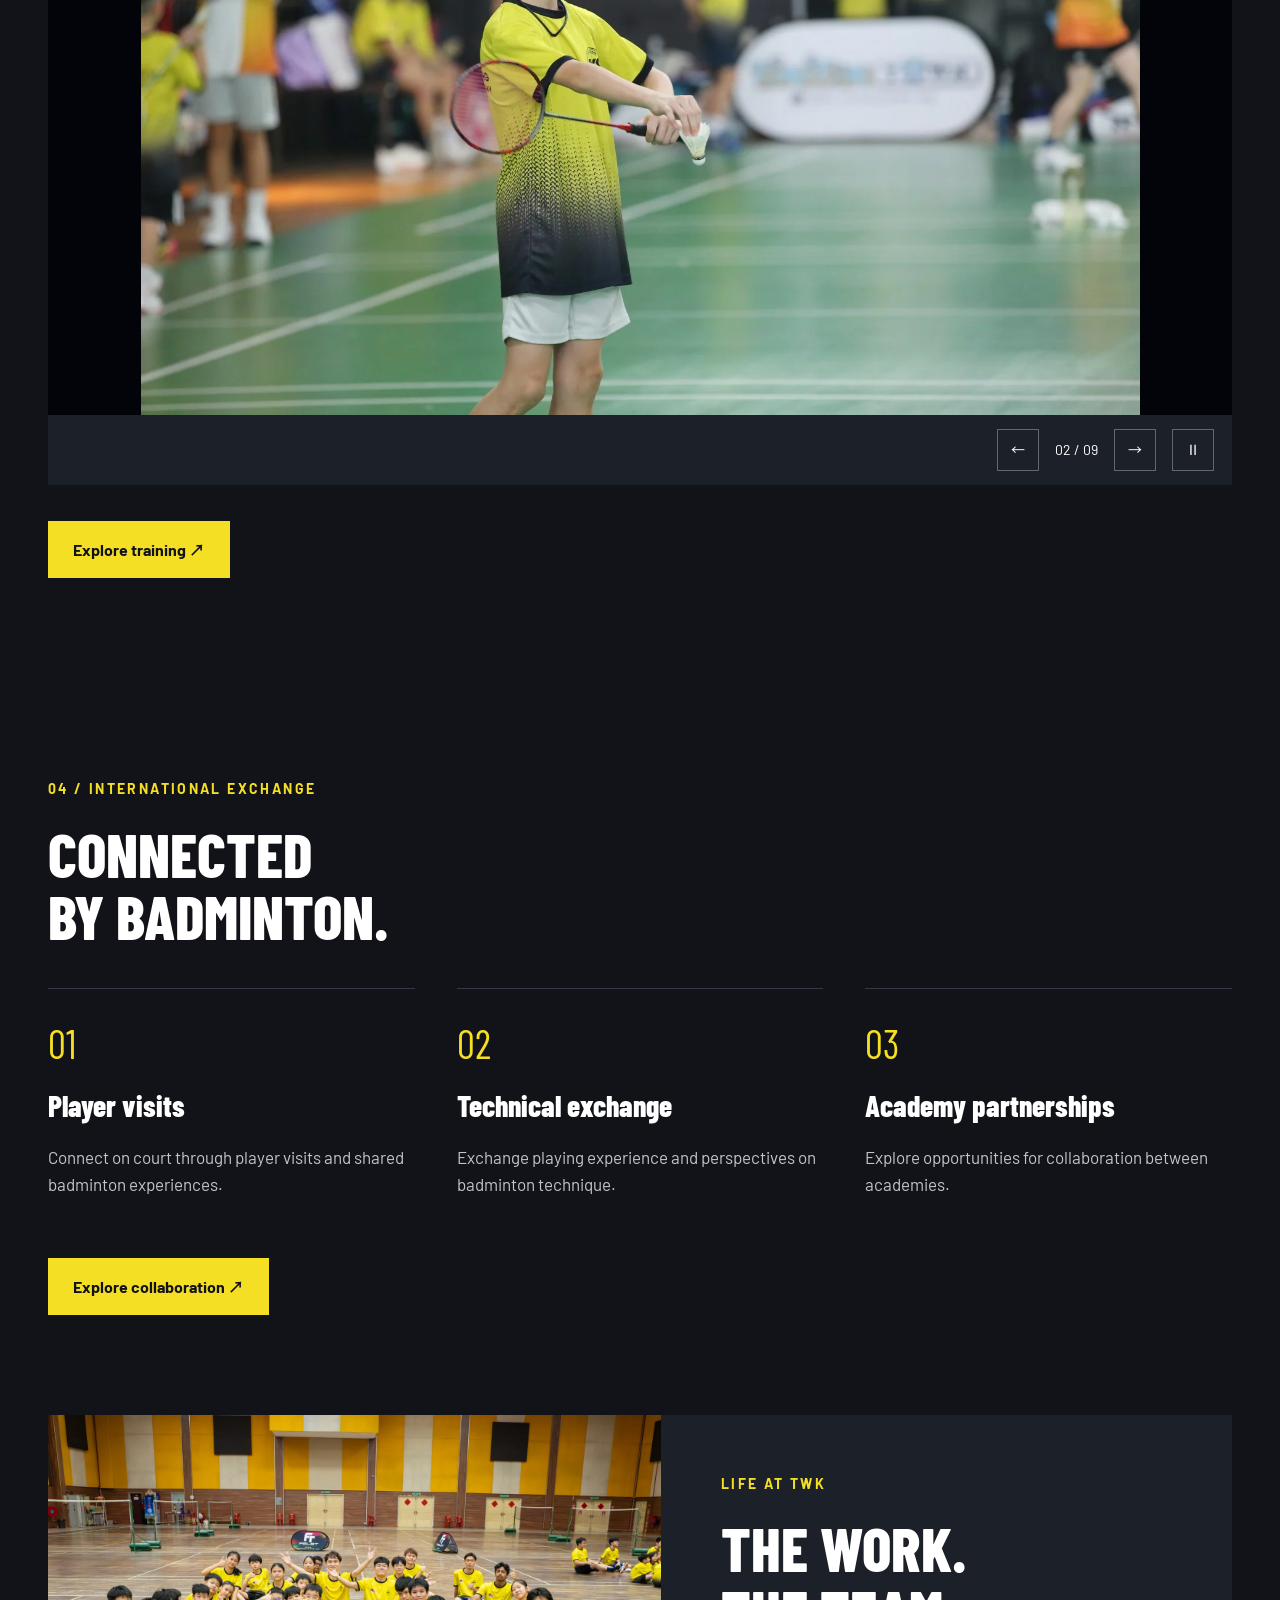
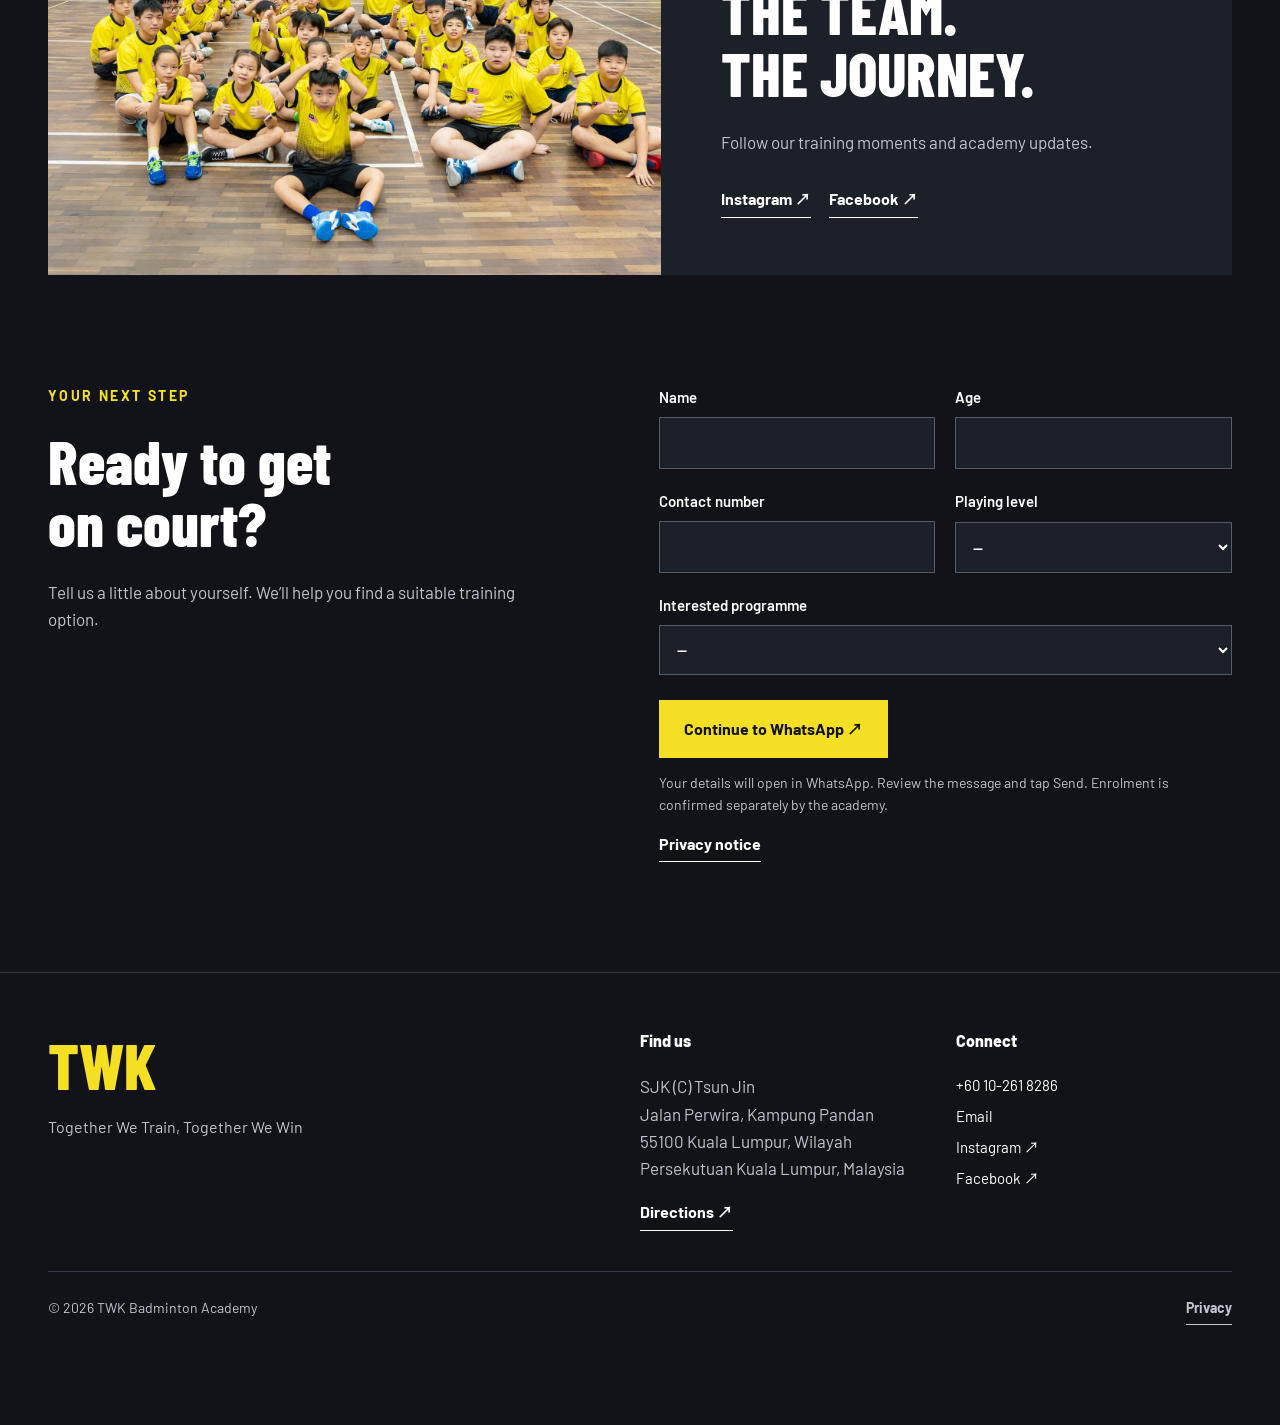
==== commit 98b6f5c5: "Add student carousel and player development page" ====
--- a/index.html
+++ b/index.html
@@ -31,7 +31,7 @@
 <span class="" data-en="Training" data-zh="训练课程">Training</span>
 </a>
 <a class="nav-link" href="rental.html">
-<span class="" data-en="Court rental" data-zh="场地租赁">Court rental</span>
+<span class="" data-en="Train. Compete. Grow." data-zh="训练·比赛·成长">Train. Compete. Grow.</span>
 </a>
 <a class="nav-link" href="exchange.html">
 <span class="" data-en="International" data-zh="国际交流">International</span>
@@ -153,18 +153,28 @@
 </div>
 <p class="" data-en="Every rally builds confidence. Every competition adds experience. We help young players grow with purpose, discipline and a champion's mindset." data-zh="每一次挥拍都在建立信心，每一场比赛都在累积经验。我们以目标、纪律与冠军心态，陪伴年轻球员成长。">Every rally builds confidence. Every competition adds experience. We help young players grow with purpose, discipline and a champion's mindset.</p>
 </div>
-<div class="player-gallery" aria-label="TWK students training and competing">
-<img src="hero6.webp" alt="TWK student preparing to receive a shot" loading="lazy">
-<img src="hero7.webp" alt="TWK student on the badminton court" loading="lazy">
-<img src="hero8.webp" alt="Young badminton player focused during a match" loading="lazy">
-<img src="hero9.webp" alt="Young player celebrating on court" loading="lazy">
-<img src="hero10.webp" alt="Junior badminton player reaching for a shot" loading="lazy">
-<img src="hero11.webp" alt="TWK student tracking the shuttle" loading="lazy">
-<img src="hero12.webp" alt="Young badminton player jumping for an overhead shot" loading="lazy">
-<img src="hero13.webp" alt="TWK student with a coach on court" loading="lazy">
-<img src="hero14.webp" alt="TWK student competing at the net" loading="lazy">
-</div>
-<a class="btn" href="training.html"><span data-en="Explore training ↗" data-zh="了解训练课程 ↗">Explore training ↗</span></a>
+<div class="player-carousel" aria-label="TWK students training and competing">
+<div class="player-slides">
+<img class="player-slide active" src="hero6.webp" alt="TWK student preparing to receive a shot" loading="lazy">
+<img class="player-slide" src="hero7.webp" alt="TWK student on the badminton court" loading="lazy">
+<img class="player-slide" src="hero8.webp" alt="Young badminton player focused during a match" loading="lazy">
+<img class="player-slide" src="hero9.webp" alt="Young player celebrating on court" loading="lazy">
+<img class="player-slide" src="hero10.webp" alt="Junior badminton player reaching for a shot" loading="lazy">
+<img class="player-slide" src="hero11.webp" alt="TWK student tracking the shuttle" loading="lazy">
+<img class="player-slide" src="hero12.webp" alt="Young badminton player jumping for an overhead shot" loading="lazy">
+<img class="player-slide" src="hero13.webp" alt="TWK student with a coach on court" loading="lazy">
+<img class="player-slide" src="hero14.webp" alt="TWK student competing at the net" loading="lazy">
+</div>
+<div class="player-carousel-controls">
+<button id="player-prev" type="button" aria-label="Previous student photo">←</button>
+<span id="player-slide-count">01 / 09</span>
+<button id="player-next" type="button" aria-label="Next student photo">→</button>
+<button id="player-pause" type="button" aria-label="Pause student slideshow">Ⅱ</button>
+</div>
+</div>
+<a class="btn" href="training.html">
+<span data-en="Explore training ↗" data-zh="了解训练课程 ↗">Explore training ↗</span>
+</a>
 </section>
 <section class="wrap section">
 <div class="section-heading">
--- a/style.css
+++ b/style.css
@@ -15,9 +15,11 @@
 .carousel-controls button{border-color:#626977b3;background:#111318b3}
 .court-feature{background:#08090b}
 .court-feature:after{background:linear-gradient(90deg,#111318eb,transparent)}
-.player-heading{display:grid;grid-template-columns:1.15fr 1fr;gap:60px;align-items:end}.player-heading p{margin:0 0 24px}.player-gallery{display:grid;grid-template-columns:repeat(12,1fr);grid-auto-rows:175px;gap:14px;margin-bottom:36px}.player-gallery img{width:100%;height:100%;object-fit:cover}.player-gallery img:nth-child(1),.player-gallery img:nth-child(6){grid-column:span 5;grid-row:span 2}.player-gallery img:nth-child(2),.player-gallery img:nth-child(3),.player-gallery img:nth-child(4),.player-gallery img:nth-child(5){grid-column:span 7}.player-gallery img:nth-child(7),.player-gallery img:nth-child(8),.player-gallery img:nth-child(9){grid-column:span 4}
-@media(max-width:900px){.player-heading{grid-template-columns:1fr;gap:0}.player-gallery{grid-template-columns:repeat(2,1fr);grid-auto-rows:220px}.player-gallery img,.player-gallery img:nth-child(n){grid-column:span 1;grid-row:span 1}.player-gallery img:first-child{grid-column:1/-1;grid-row:span 2}}
-@media(max-width:600px){.player-gallery{grid-template-columns:1fr;grid-auto-rows:240px;gap:10px}.player-gallery img,.player-gallery img:nth-child(n){grid-column:1;grid-row:span 1}.player-gallery img:first-child{grid-row:span 1}.player-heading p{margin-bottom:0}}
+.player-heading{display:grid;grid-template-columns:1.15fr 1fr;gap:60px;align-items:end}.player-heading p{margin:0 0 24px}.player-carousel{background:#020409;margin-bottom:36px;overflow:hidden}.player-slides{position:relative;aspect-ratio:16/9}.player-slide{position:absolute;inset:0;width:100%;height:100%;object-fit:contain;opacity:0;transition:opacity .8s;background:#020409}.player-slide.active{opacity:1}.player-carousel-controls{display:flex;align-items:center;justify-content:flex-end;gap:16px;padding:14px 18px;background:var(--panel);font-size:.875rem}.player-carousel-controls button{border:1px solid #ffffff50;background:transparent;color:white;width:42px;height:42px}.player-carousel-controls button:hover{border-color:var(--yellow);color:var(--yellow)}
+@media(max-width:900px){.player-heading{grid-template-columns:1fr;gap:0}}
+@media(max-width:600px){.player-heading p{margin-bottom:0}.player-slides{aspect-ratio:4/3}.player-carousel-controls{gap:10px}.player-carousel-controls button{width:38px;height:38px}}
+.journey-grid{display:grid;grid-template-columns:repeat(3,1fr);gap:28px}.journey-grid article{background:var(--panel);padding-bottom:30px}.journey-grid img{width:100%;aspect-ratio:4/3;object-fit:cover}.journey-grid .number,.journey-grid h2,.journey-grid p{margin-left:28px;margin-right:28px}.journey-grid .number{margin-top:24px;margin-bottom:12px}.journey-grid h2{font-size:clamp(2rem,3vw,3.4rem)}.journey-cta{display:flex;justify-content:space-between;align-items:flex-end;gap:40px}.journey-cta h2{margin-bottom:0}.journey-cta .actions{flex-shrink:0}
+@media(max-width:900px){.journey-grid{grid-template-columns:1fr}.journey-grid img{aspect-ratio:16/9}.journey-cta{display:block}}
 input,select{background:#1c2028;border-color:#555c69}
 option{background:#1c2028}
 .course-grid{grid-template-columns:repeat(4,1fr)}
